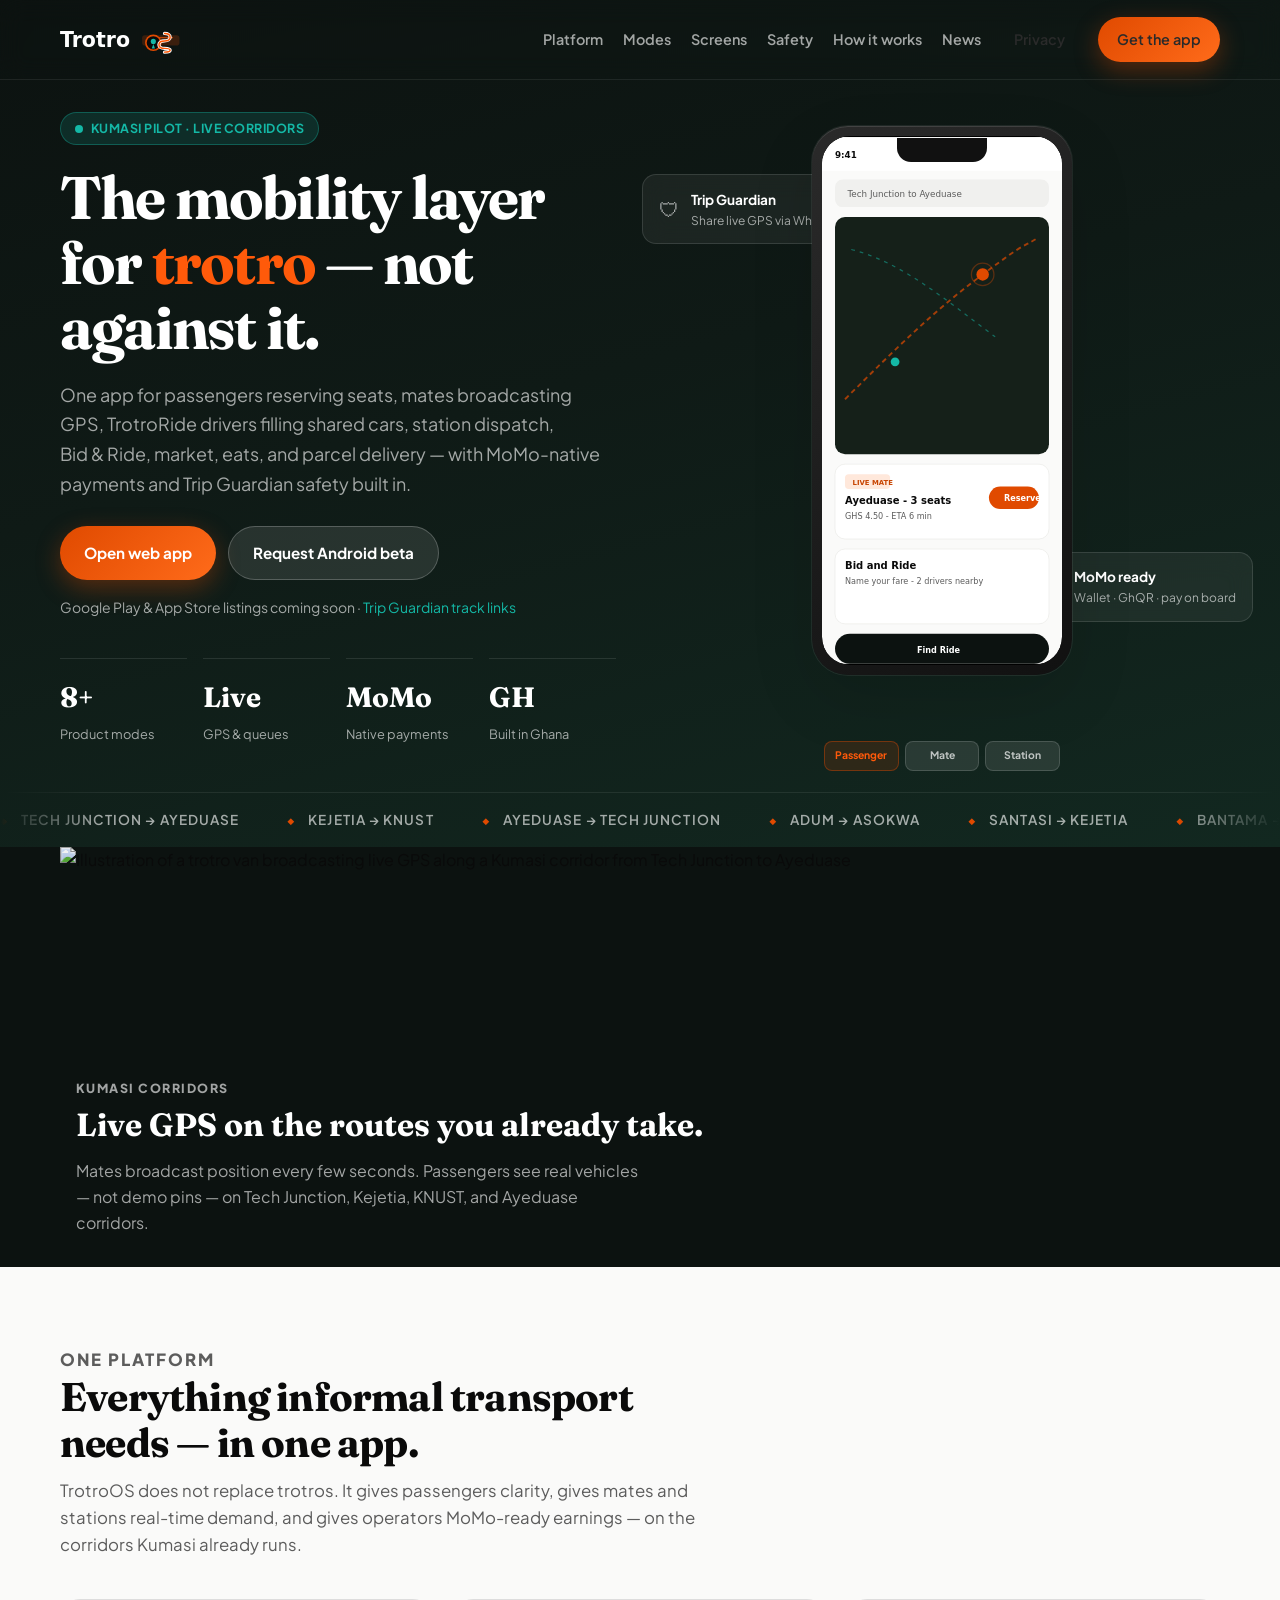
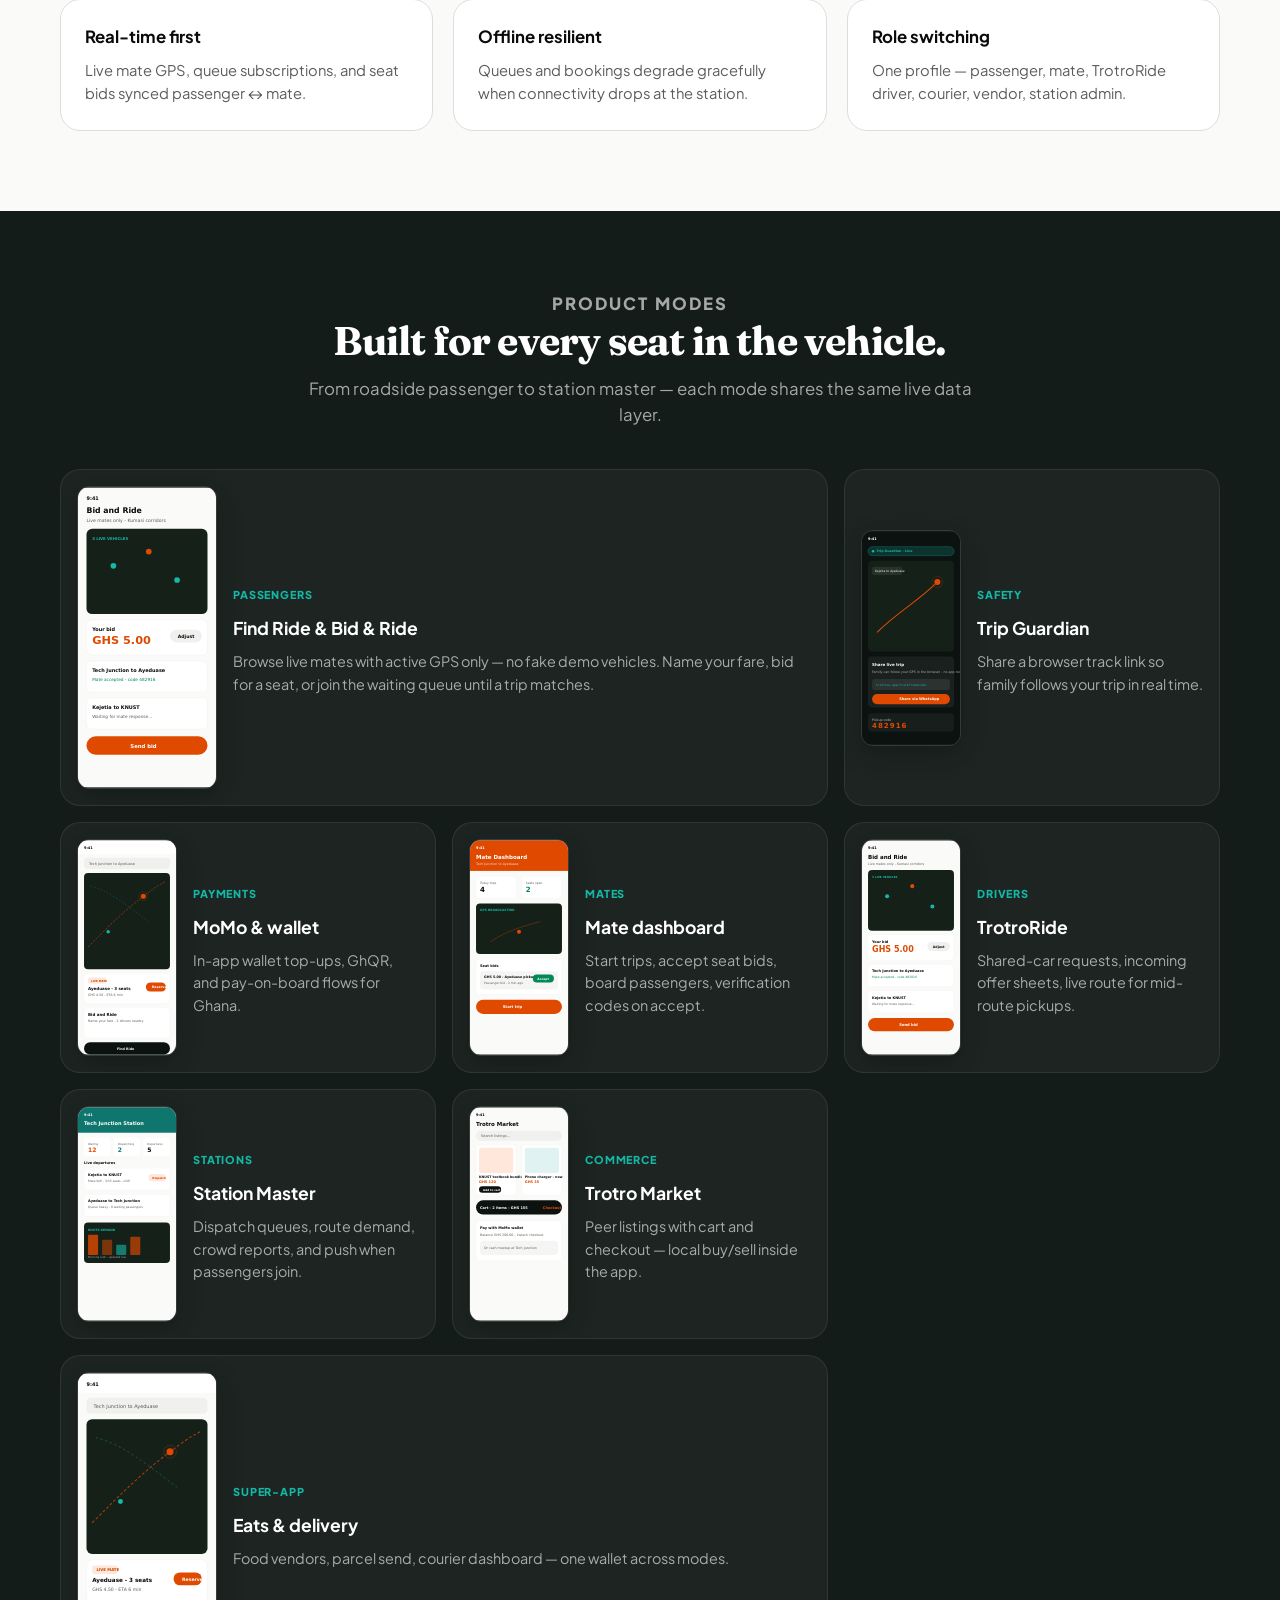
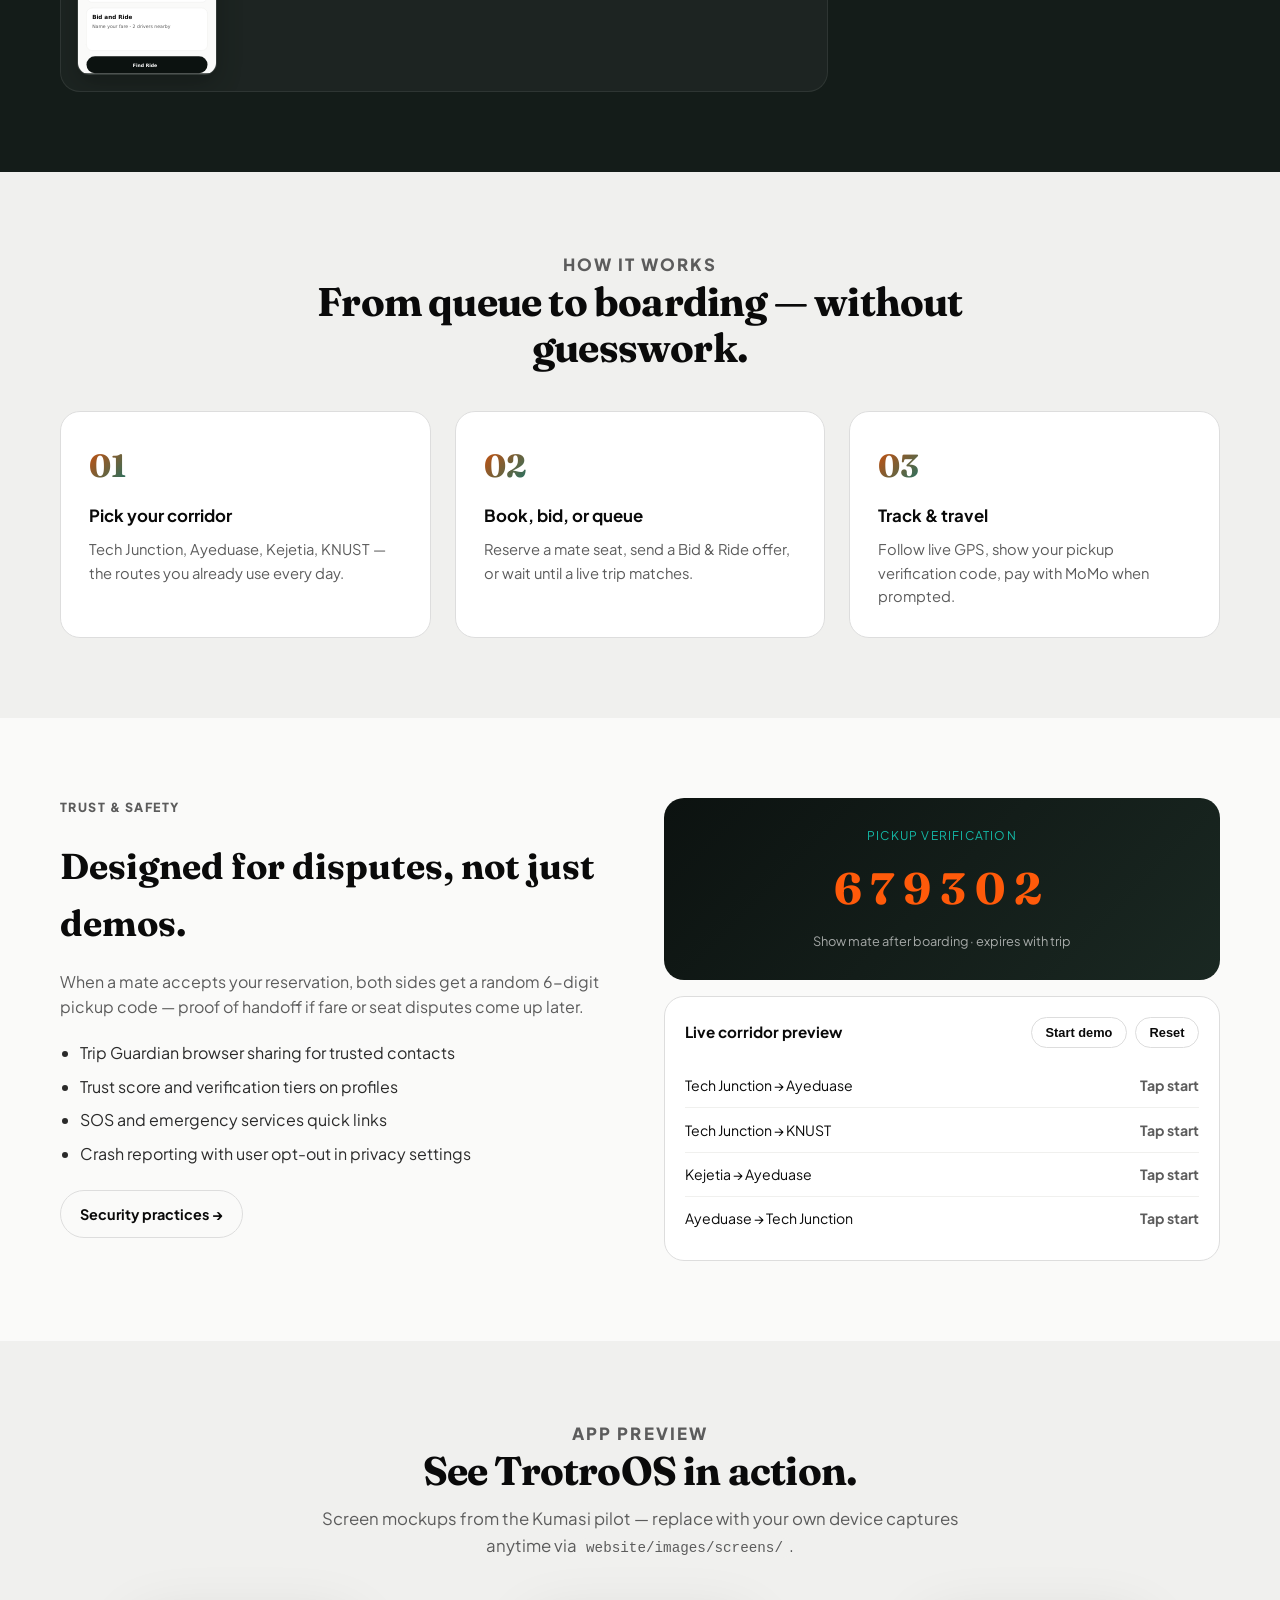
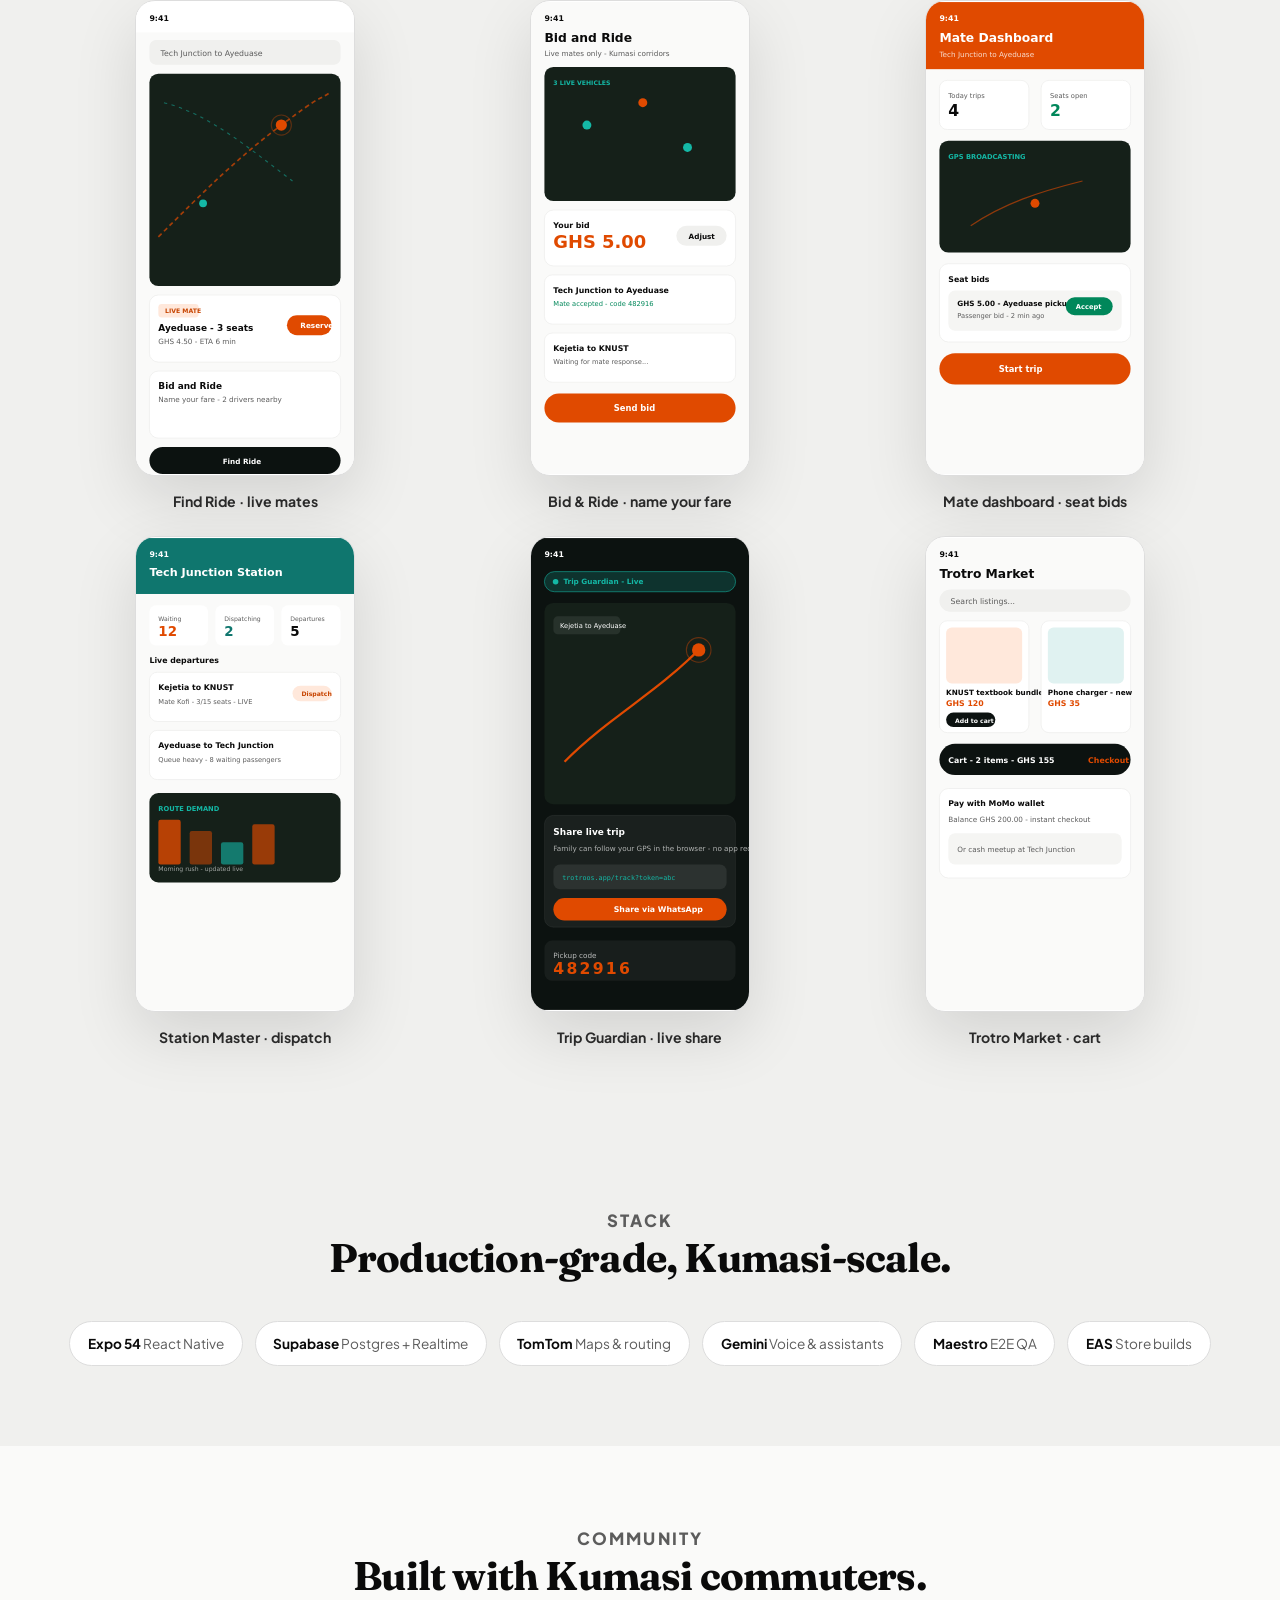
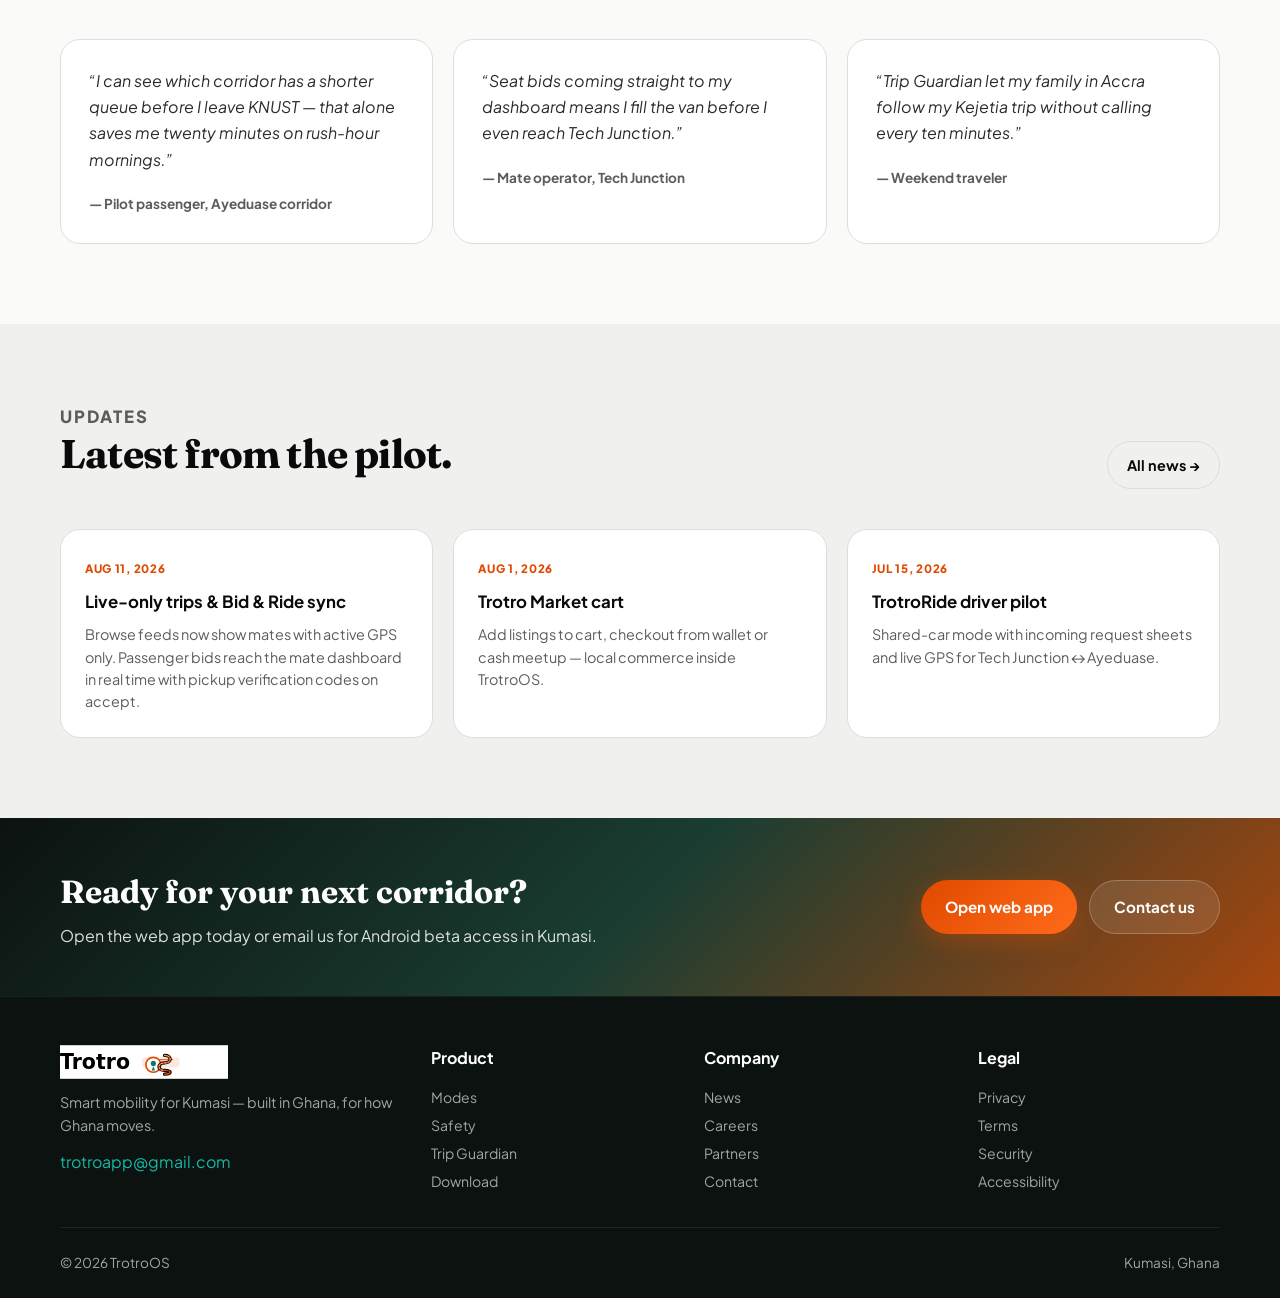
==== index.html @ 436e7e1a "Launch redesigned TrotroOS marketing site with product imagery. Homepage refresh, app mockups, Kumas" ====
<!doctype html>
<html lang="en-GH" data-web-app-url="https://trotroos.app">
  <head>
    <meta charset="utf-8" />
    <meta name="viewport" content="width=device-width, initial-scale=1" />
    <title>TrotroOS — Live trotro mobility for Kumasi</title>
    <meta
      name="description"
      content="Reserve trotro seats, bid for rides, track live GPS, pay with MoMo, and run mate or station operations — one platform built for how Ghana moves."
    />
    <meta
      name="keywords"
      content="trotro, TrotroOS, Kumasi transport, Ghana mobility, MoMo, live tracking, TrotroRide, mate app, Bid and Ride"
    />
    <meta name="author" content="TrotroOS" />
    <meta property="og:title" content="TrotroOS — Live trotro mobility for Kumasi" />
    <meta
      property="og:description"
      content="Reserve seats, join queues, share Trip Guardian links, and pay with MoMo — built for passengers, mates, drivers, and stations."
    />
    <meta property="og:type" content="website" />
    <meta property="og:url" content="https://trotroos.app/" />
    <meta property="og:image" content="https://trotroos.app/images/og-cover.png" />
    <meta property="og:image:width" content="1200" />
    <meta property="og:image:height" content="630" />
    <meta name="twitter:image" content="https://trotroos.app/images/og-cover.png" />
    <meta property="og:locale" content="en_GH" />
    <meta name="twitter:card" content="summary_large_image" />
    <meta name="twitter:title" content="TrotroOS — Live trotro mobility for Kumasi" />
    <link rel="canonical" href="https://trotroos.app/" />
    <meta name="theme-color" content="#0c1210" />
    <link rel="preconnect" href="https://fonts.googleapis.com" />
    <link rel="preconnect" href="https://fonts.gstatic.com" crossorigin />
    <link
      href="https://fonts.googleapis.com/css2?family=Fraunces:opsz,wght@9..144,500;9..144,700&family=Plus+Jakarta+Sans:wght@400;500;600;700;800&display=swap"
      rel="stylesheet"
    />
    <link rel="stylesheet" href="/css/styles.css" />
    <link rel="icon" href="/brand/trotroos-icon.svg" type="image/svg+xml" />
    <script type="application/ld+json">
      {
        "@context": "https://schema.org",
        "@type": "SoftwareApplication",
        "name": "TrotroOS",
        "applicationCategory": "TravelApplication",
        "operatingSystem": "Android, iOS, Web",
        "description": "Unified real-time trotro mobility platform for Kumasi, Ghana.",
        "url": "https://trotroos.app",
        "author": { "@type": "Organization", "name": "TrotroOS" }
      }
    </script>
  </head>
  <body class="page-home">
    <div class="hero-glow" aria-hidden="true"></div>

    <header class="site-header site-header--dark">
      <div class="container header-inner">
        <a class="brand" href="/">
          <img
            class="brand-wordmark brand-wordmark--light"
            src="/brand/trotroos-wordmark-dark.svg"
            width="168"
            height="34"
            alt="TrotroOS"
          />
        </a>
        <button
          class="nav-toggle"
          type="button"
          data-nav-toggle
          aria-expanded="false"
          aria-label="Open menu"
        >
          <span></span><span></span><span></span>
        </button>
        <nav class="site-nav" data-site-nav aria-label="Main">
          <a href="#platform">Platform</a>
          <a href="#modes">Modes</a>
          <a href="#gallery">Screens</a>
          <a href="#safety">Safety</a>
          <a href="#how">How it works</a>
          <a href="/news.html">News</a>
          <a class="btn btn-ghost" href="/privacy.html">Privacy</a>
          <a class="btn btn-primary" href="#download">Get the app</a>
        </nav>
      </div>
    </header>

    <main>
      <section class="hero hero-premium">
        <div class="container hero-premium-grid">
          <div class="hero-copy">
            <div class="eyebrow eyebrow--live">
              <span class="pulse-dot"></span>
              Kumasi pilot · live corridors
            </div>
            <h1>
              The mobility layer for
              <em>trotro</em>
              — not against it.
            </h1>
            <p class="hero-lead">
              One app for passengers reserving seats, mates broadcasting GPS, TrotroRide drivers
              filling shared cars, station dispatch, Bid&nbsp;&amp;&nbsp;Ride, market, eats, and
              parcel delivery — with MoMo-native payments and Trip Guardian safety built in.
            </p>
            <div class="hero-actions" id="download">
              <a class="btn btn-primary btn-lg" href="https://trotroos.app" data-web-app-link>
                Open web app
              </a>
              <a
                class="btn btn-secondary btn-lg"
                href="mailto:trotroapp@gmail.com?subject=TrotroOS%20Android%20beta"
              >
                Request Android beta
              </a>
            </div>
            <p class="hero-note">
              Google Play &amp; App Store listings coming soon ·
              <a href="/track.html">Trip Guardian track links</a>
            </p>
            <dl class="hero-metrics">
              <div>
                <dt>8+</dt>
                <dd>Product modes</dd>
              </div>
              <div>
                <dt>Live</dt>
                <dd>GPS &amp; queues</dd>
              </div>
              <div>
                <dt>MoMo</dt>
                <dd>Native payments</dd>
              </div>
              <div>
                <dt>GH</dt>
                <dd>Built in Ghana</dd>
              </div>
            </dl>
          </div>

          <div class="hero-visual">
            <div class="phone-mockup phone-mockup--photo">
              <div class="phone-notch"></div>
              <div class="phone-screen phone-screen--image">
                <img
                  class="phone-screenshot"
                  src="/images/screens/find-ride.svg"
                  width="390"
                  height="844"
                  alt="TrotroOS Find Ride screen showing live mates on a Kumasi corridor map"
                  data-preview-image
                  loading="eager"
                  decoding="async"
                />
              </div>
            </div>
            <div class="mode-tabs mode-tabs--hero" role="tablist" aria-label="App preview modes">
              <button type="button" class="mode-tab is-active" data-mode="passenger">
                Passenger
              </button>
              <button type="button" class="mode-tab" data-mode="mate">Mate</button>
              <button type="button" class="mode-tab" data-mode="station">Station</button>
            </div>
            <div class="hero-float hero-float--trust">
              <span class="float-icon">🛡</span>
              <div>
                <strong>Trip Guardian</strong>
                <span>Share live GPS via WhatsApp</span>
              </div>
            </div>
            <div class="hero-float hero-float--momo">
              <span class="float-icon">📱</span>
              <div>
                <strong>MoMo ready</strong>
                <span>Wallet · GhQR · pay on board</span>
              </div>
            </div>
          </div>
        </div>

        <div class="corridor-marquee" aria-label="Popular Kumasi corridors">
          <div class="marquee-track">
            <span>Tech Junction → Ayeduase</span>
            <span>Kejetia → KNUST</span>
            <span>Ayeduase → Tech Junction</span>
            <span>Adum → Asokwa</span>
            <span>Santasi → Kejetia</span>
            <span>Bantama → Tech Junction</span>
            <span>Tech Junction → Ayeduase</span>
            <span>Kejetia → KNUST</span>
            <span>Ayeduase → Tech Junction</span>
            <span>Adum → Asokwa</span>
          </div>
        </div>
      </section>

      <section class="section section-kumasi">
        <div class="container kumasi-banner">
          <img
            class="kumasi-banner__art"
            src="/images/kumasi-corridor.svg"
            width="1200"
            height="600"
            alt="Illustration of a trotro van broadcasting live GPS along a Kumasi corridor from Tech Junction to Ayeduase"
            loading="lazy"
            decoding="async"
          />
          <div class="kumasi-banner__copy">
            <p class="section-kicker section-kicker--light">Kumasi corridors</p>
            <h2>Live GPS on the routes you already take.</h2>
            <p>
              Mates broadcast position every few seconds. Passengers see real vehicles — not demo
              pins — on Tech Junction, Kejetia, KNUST, and Ayeduase corridors.
            </p>
          </div>
        </div>
      </section>

      <section class="section" id="platform">
        <div class="container">
          <div class="section-header section-header--left">
            <p class="section-kicker">One platform</p>
            <h2>Everything informal transport needs — in one app.</h2>
            <p>
              TrotroOS does not replace trotros. It gives passengers clarity, gives mates and
              stations real-time demand, and gives operators MoMo-ready earnings — on the corridors
              Kumasi already runs.
            </p>
          </div>
          <div class="platform-stats">
            <article class="platform-stat">
              <h3>Real-time first</h3>
              <p>Live mate GPS, queue subscriptions, and seat bids synced passenger ↔ mate.</p>
            </article>
            <article class="platform-stat">
              <h3>Offline resilient</h3>
              <p>Queues and bookings degrade gracefully when connectivity drops at the station.</p>
            </article>
            <article class="platform-stat">
              <h3>Role switching</h3>
              <p>One profile — passenger, mate, TrotroRide driver, courier, vendor, station admin.</p>
            </article>
          </div>
        </div>
      </section>

      <section class="section section-dark" id="modes">
        <div class="container">
          <div class="section-header">
            <p class="section-kicker section-kicker--light">Product modes</p>
            <h2>Built for every seat in the vehicle.</h2>
            <p>From roadside passenger to station master — each mode shares the same live data layer.</p>
          </div>
          <div class="bento-grid">
            <article class="bento-card bento-card--wide bento-card--image">
              <img
                class="bento-card__thumb"
                src="/images/screens/bid-ride.svg"
                width="390"
                height="844"
                alt=""
                loading="lazy"
                decoding="async"
              />
              <div class="bento-card__body">
                <span class="bento-tag">Passengers</span>
                <h3>Find Ride &amp; Bid&nbsp;&amp;&nbsp;Ride</h3>
                <p>
                  Browse live mates with active GPS only — no fake demo vehicles. Name your fare, bid
                  for a seat, or join the waiting queue until a trip matches.
                </p>
              </div>
            </article>
            <article class="bento-card bento-card--image">
              <img
                class="bento-card__thumb"
                src="/images/screens/trip-guardian.svg"
                width="390"
                height="844"
                alt=""
                loading="lazy"
                decoding="async"
              />
              <div class="bento-card__body">
                <span class="bento-tag">Safety</span>
                <h3>Trip Guardian</h3>
                <p>Share a browser track link so family follows your trip in real time.</p>
              </div>
            </article>
            <article class="bento-card bento-card--image">
              <img
                class="bento-card__thumb"
                src="/images/screens/find-ride.svg"
                width="390"
                height="844"
                alt=""
                loading="lazy"
                decoding="async"
              />
              <div class="bento-card__body">
                <span class="bento-tag">Payments</span>
                <h3>MoMo &amp; wallet</h3>
                <p>In-app wallet top-ups, GhQR, and pay-on-board flows for Ghana.</p>
              </div>
            </article>
            <article class="bento-card bento-card--image">
              <img
                class="bento-card__thumb"
                src="/images/screens/mate-dashboard.svg"
                width="390"
                height="844"
                alt=""
                loading="lazy"
                decoding="async"
              />
              <div class="bento-card__body">
                <span class="bento-tag">Mates</span>
                <h3>Mate dashboard</h3>
                <p>Start trips, accept seat bids, board passengers, verification codes on accept.</p>
              </div>
            </article>
            <article class="bento-card bento-card--image">
              <img
                class="bento-card__thumb"
                src="/images/screens/bid-ride.svg"
                width="390"
                height="844"
                alt=""
                loading="lazy"
                decoding="async"
              />
              <div class="bento-card__body">
                <span class="bento-tag">Drivers</span>
                <h3>TrotroRide</h3>
                <p>Shared-car requests, incoming offer sheets, live route for mid-route pickups.</p>
              </div>
            </article>
            <article class="bento-card bento-card--image">
              <img
                class="bento-card__thumb"
                src="/images/screens/station-master.svg"
                width="390"
                height="844"
                alt=""
                loading="lazy"
                decoding="async"
              />
              <div class="bento-card__body">
                <span class="bento-tag">Stations</span>
                <h3>Station Master</h3>
                <p>Dispatch queues, route demand, crowd reports, and push when passengers join.</p>
              </div>
            </article>
            <article class="bento-card bento-card--image">
              <img
                class="bento-card__thumb"
                src="/images/screens/market.svg"
                width="390"
                height="844"
                alt=""
                loading="lazy"
                decoding="async"
              />
              <div class="bento-card__body">
                <span class="bento-tag">Commerce</span>
                <h3>Trotro Market</h3>
                <p>Peer listings with cart and checkout — local buy/sell inside the app.</p>
              </div>
            </article>
            <article class="bento-card bento-card--wide bento-card--image">
              <img
                class="bento-card__thumb"
                src="/images/screens/find-ride.svg"
                width="390"
                height="844"
                alt=""
                loading="lazy"
                decoding="async"
              />
              <div class="bento-card__body">
                <span class="bento-tag">Super-app</span>
                <h3>Eats &amp; delivery</h3>
                <p>Food vendors, parcel send, courier dashboard — one wallet across modes.</p>
              </div>
            </article>
          </div>
        </div>
      </section>

      <section class="section section-alt" id="how">
        <div class="container">
          <div class="section-header">
            <p class="section-kicker">How it works</p>
            <h2>From queue to boarding — without guesswork.</h2>
          </div>
          <ol class="timeline">
            <li class="timeline-step">
              <span class="timeline-num">01</span>
              <h3>Pick your corridor</h3>
              <p>Tech Junction, Ayeduase, Kejetia, KNUST — the routes you already use every day.</p>
            </li>
            <li class="timeline-step">
              <span class="timeline-num">02</span>
              <h3>Book, bid, or queue</h3>
              <p>Reserve a mate seat, send a Bid&nbsp;&amp;&nbsp;Ride offer, or wait until a live trip matches.</p>
            </li>
            <li class="timeline-step">
              <span class="timeline-num">03</span>
              <h3>Track &amp; travel</h3>
              <p>Follow live GPS, show your pickup verification code, pay with MoMo when prompted.</p>
            </li>
          </ol>
        </div>
      </section>

      <section class="section" id="safety">
        <div class="container safety-grid">
          <div class="safety-copy">
            <p class="section-kicker">Trust &amp; safety</p>
            <h2>Designed for disputes, not just demos.</h2>
            <p>
              When a mate accepts your reservation, both sides get a random 6-digit pickup code —
              proof of handoff if fare or seat disputes come up later.
            </p>
            <ul class="safety-list">
              <li>Trip Guardian browser sharing for trusted contacts</li>
              <li>Trust score and verification tiers on profiles</li>
              <li>SOS and emergency services quick links</li>
              <li>Crash reporting with user opt-out in privacy settings</li>
            </ul>
            <a class="btn btn-outline" href="/security.html">Security practices →</a>
          </div>
          <div class="safety-panel">
            <div class="verification-demo">
              <p class="verification-label">Pickup verification</p>
              <p class="verification-code" data-verification-code>482916</p>
              <p class="verification-hint">Show mate after boarding · expires with trip</p>
            </div>
            <div class="live-corridor-demo">
              <div class="demo-header">
                <h3>Live corridor preview</h3>
                <div class="demo-controls">
                  <button class="btn btn-sm btn-outline" type="button" id="demo-start">
                    Start demo
                  </button>
                  <button class="btn btn-sm btn-outline" type="button" id="demo-reset" disabled>
                    Reset
                  </button>
                </div>
              </div>
              <ul class="route-list" id="route-list">
                <li>
                  <span>Tech Junction → Ayeduase</span>
                  <span class="count" id="route1-status">Tap start</span>
                </li>
                <li>
                  <span>Tech Junction → KNUST</span>
                  <span class="count" id="route2-status">Tap start</span>
                </li>
                <li>
                  <span>Kejetia → Ayeduase</span>
                  <span class="count" id="route3-status">Tap start</span>
                </li>
                <li>
                  <span>Ayeduase → Tech Junction</span>
                  <span class="count" id="route4-status">Tap start</span>
                </li>
              </ul>
            </div>
          </div>
        </div>
      </section>

      <section class="section section-alt" id="gallery">
        <div class="container">
          <div class="section-header">
            <p class="section-kicker">App preview</p>
            <h2>See TrotroOS in action.</h2>
            <p>
              Screen mockups from the Kumasi pilot — replace with your own device captures anytime via
              <code>website/images/screens/</code>.
            </p>
          </div>
          <div class="gallery-grid">
            <figure class="gallery-item">
              <img
                src="/images/screens/find-ride.svg"
                width="390"
                height="844"
                alt="Find Ride screen with live mate map and seat reservation"
                loading="lazy"
                decoding="async"
              />
              <figcaption>Find Ride · live mates</figcaption>
            </figure>
            <figure class="gallery-item">
              <img
                src="/images/screens/bid-ride.svg"
                width="390"
                height="844"
                alt="Bid and Ride screen with fare bid and mate responses"
                loading="lazy"
                decoding="async"
              />
              <figcaption>Bid &amp; Ride · name your fare</figcaption>
            </figure>
            <figure class="gallery-item">
              <img
                src="/images/screens/mate-dashboard.svg"
                width="390"
                height="844"
                alt="Mate dashboard with GPS broadcasting and seat bids"
                loading="lazy"
                decoding="async"
              />
              <figcaption>Mate dashboard · seat bids</figcaption>
            </figure>
            <figure class="gallery-item">
              <img
                src="/images/screens/station-master.svg"
                width="390"
                height="844"
                alt="Station Master dispatch and queue management"
                loading="lazy"
                decoding="async"
              />
              <figcaption>Station Master · dispatch</figcaption>
            </figure>
            <figure class="gallery-item">
              <img
                src="/images/screens/trip-guardian.svg"
                width="390"
                height="844"
                alt="Trip Guardian live sharing and pickup verification code"
                loading="lazy"
                decoding="async"
              />
              <figcaption>Trip Guardian · live share</figcaption>
            </figure>
            <figure class="gallery-item">
              <img
                src="/images/screens/market.svg"
                width="390"
                height="844"
                alt="Trotro Market listings with cart and MoMo checkout"
                loading="lazy"
                decoding="async"
              />
              <figcaption>Trotro Market · cart</figcaption>
            </figure>
          </div>
        </div>
      </section>

      <section class="section section-alt" id="technology">
        <div class="container">
          <div class="section-header">
            <p class="section-kicker">Stack</p>
            <h2>Production-grade, Kumasi-scale.</h2>
          </div>
          <div class="tech-strip">
            <div class="tech-pill"><strong>Expo 54</strong> React Native</div>
            <div class="tech-pill"><strong>Supabase</strong> Postgres + Realtime</div>
            <div class="tech-pill"><strong>TomTom</strong> Maps &amp; routing</div>
            <div class="tech-pill"><strong>Gemini</strong> Voice &amp; assistants</div>
            <div class="tech-pill"><strong>Maestro</strong> E2E QA</div>
            <div class="tech-pill"><strong>EAS</strong> Store builds</div>
          </div>
        </div>
      </section>

      <section class="section" id="voices">
        <div class="container">
          <div class="section-header">
            <p class="section-kicker">Community</p>
            <h2>Built with Kumasi commuters.</h2>
          </div>
          <div class="testimonials-slider">
            <blockquote class="testimonial-card">
              <p>
                “I can see which corridor has a shorter queue before I leave KNUST — that alone
                saves me twenty minutes on rush-hour mornings.”
              </p>
              <footer>— Pilot passenger, Ayeduase corridor</footer>
            </blockquote>
            <blockquote class="testimonial-card">
              <p>
                “Seat bids coming straight to my dashboard means I fill the van before I even reach
                Tech Junction.”
              </p>
              <footer>— Mate operator, Tech Junction</footer>
            </blockquote>
            <blockquote class="testimonial-card">
              <p>
                “Trip Guardian let my family in Accra follow my Kejetia trip without calling every
                ten minutes.”
              </p>
              <footer>— Weekend traveler</footer>
            </blockquote>
          </div>
        </div>
      </section>

      <section class="section section-alt" id="news">
        <div class="container">
          <div class="section-header section-header--split">
            <div>
              <p class="section-kicker">Updates</p>
              <h2>Latest from the pilot.</h2>
            </div>
            <a href="/news.html" class="btn btn-outline">All news →</a>
          </div>
          <div class="news-grid">
            <article class="news-card">
              <time class="news-date" datetime="2026-08-11">Aug 11, 2026</time>
              <h3>Live-only trips &amp; Bid&nbsp;&amp;&nbsp;Ride sync</h3>
              <p>
                Browse feeds now show mates with active GPS only. Passenger bids reach the mate
                dashboard in real time with pickup verification codes on accept.
              </p>
            </article>
            <article class="news-card">
              <time class="news-date" datetime="2026-08-01">Aug 1, 2026</time>
              <h3>Trotro Market cart</h3>
              <p>
                Add listings to cart, checkout from wallet or cash meetup — local commerce inside
                TrotroOS.
              </p>
            </article>
            <article class="news-card">
              <time class="news-date" datetime="2026-07-15">Jul 15, 2026</time>
              <h3>TrotroRide driver pilot</h3>
              <p>
                Shared-car mode with incoming request sheets and live GPS for Tech Junction ↔
                Ayeduase.
              </p>
            </article>
          </div>
        </div>
      </section>

      <section class="cta-band cta-band--premium">
        <div class="container cta-band-inner">
          <div>
            <h2>Ready for your next corridor?</h2>
            <p>Open the web app today or email us for Android beta access in Kumasi.</p>
          </div>
          <div class="cta-actions">
            <a class="btn btn-primary btn-lg" href="https://trotroos.app" data-web-app-link
              >Open web app</a
            >
            <a class="btn btn-secondary btn-lg" href="mailto:trotroapp@gmail.com">Contact us</a>
          </div>
        </div>
      </section>
    </main>

    <footer class="site-footer site-footer--premium">
      <div class="container footer-grid">
        <div class="footer-brand">
          <a class="brand" href="/">
            <img
              class="brand-wordmark"
              src="/brand/trotroos-wordmark.svg"
              width="148"
              height="30"
              alt="TrotroOS"
            />
          </a>
          <p>Smart mobility for Kumasi — built in Ghana, for how Ghana moves.</p>
          <a href="mailto:trotroapp@gmail.com">trotroapp@gmail.com</a>
        </div>
        <div>
          <strong>Product</strong>
          <ul class="footer-links">
            <li><a href="#modes">Modes</a></li>
            <li><a href="#safety">Safety</a></li>
            <li><a href="/track.html">Trip Guardian</a></li>
            <li><a href="#download">Download</a></li>
          </ul>
        </div>
        <div>
          <strong>Company</strong>
          <ul class="footer-links">
            <li><a href="/news.html">News</a></li>
            <li><a href="/careers.html">Careers</a></li>
            <li><a href="/partners.html">Partners</a></li>
            <li><a href="/contact.html">Contact</a></li>
          </ul>
        </div>
        <div>
          <strong>Legal</strong>
          <ul class="footer-links">
            <li><a href="/privacy.html">Privacy</a></li>
            <li><a href="/terms.html">Terms</a></li>
            <li><a href="/security.html">Security</a></li>
            <li><a href="/accessibility.html">Accessibility</a></li>
          </ul>
        </div>
      </div>
      <div class="container footer-bottom">
        <span>© <span data-year></span> TrotroOS</span>
        <span>Kumasi, Ghana</span>
      </div>
    </footer>

    <script src="/js/site.js" defer></script>
  </body>
</html>
---- css/styles.css ----
/* TrotroOS marketing site — premium Kumasi mobility */

:root {
  --primary: #e04a00;
  --primary-hover: #ff5a0a;
  --primary-soft: rgba(224, 74, 0, 0.14);
  --teal: #0f766e;
  --teal-light: #14b8a6;
  --green: #00875a;
  --green-deep: #006b44;
  --ink: #0c1210;
  --ink-soft: #141c19;
  --bg: #fafaf9;
  --bg-alt: #f0f0ee;
  --surface: #ffffff;
  --text: #0a0a0a;
  --text-secondary: #2a2a2a;
  --text-muted: #5c5c5c;
  --text-on-dark: rgba(255, 255, 255, 0.88);
  --text-on-dark-muted: rgba(255, 255, 255, 0.62);
  --border: #ddd;
  --max: 1160px;
  --radius: 12px;
  --radius-lg: 20px;
  --shadow: 0 24px 64px rgba(0, 0, 0, 0.12);
  --font: 'Plus Jakarta Sans', system-ui, sans-serif;
  --display: 'Fraunces', Georgia, serif;
  --transition: 0.25s cubic-bezier(0.4, 0, 0.2, 1);
}

*,
*::before,
*::after {
  box-sizing: border-box;
}

html {
  scroll-behavior: smooth;
}

body {
  margin: 0;
  font-family: var(--font);
  font-size: 16px;
  line-height: 1.6;
  color: var(--text);
  background: var(--bg);
  -webkit-font-smoothing: antialiased;
}

img {
  max-width: 100%;
  height: auto;
  display: block;
}

a {
  color: var(--primary);
  text-decoration: none;
}

a:hover {
  text-decoration: underline;
}

.container {
  width: min(100% - 2rem, var(--max));
  margin-inline: auto;
}

/* ─── Header ─── */

.site-header {
  position: sticky;
  top: 0;
  z-index: 100;
  background: rgba(255, 255, 255, 0.92);
  border-bottom: 1px solid var(--border);
  backdrop-filter: blur(12px);
  transition: var(--transition);
}

.site-header.scrolled {
  box-shadow: 0 4px 24px rgba(0, 0, 0, 0.06);
}

.site-header--dark {
  position: fixed;
  left: 0;
  right: 0;
  background: transparent;
  border-bottom-color: rgba(255, 255, 255, 0.08);
}

.site-header--dark.scrolled {
  background: rgba(12, 18, 16, 0.92);
  border-bottom-color: rgba(255, 255, 255, 0.06);
}

.page-home {
  padding-top: 0;
}

.header-inner {
  display: flex;
  align-items: center;
  justify-content: space-between;
  gap: 1rem;
  padding-block: 1rem;
}

.brand {
  display: flex;
  align-items: center;
  text-decoration: none;
}

.brand:hover {
  text-decoration: none;
  opacity: 0.92;
}

.brand-wordmark {
  height: 34px;
  width: auto;
  max-width: min(168px, 46vw);
}

.site-nav {
  display: flex;
  align-items: center;
  gap: 1.25rem;
}

.site-nav a {
  color: var(--text-secondary);
  font-weight: 600;
  font-size: 0.9rem;
  text-decoration: none;
  transition: color var(--transition);
}

.site-nav a:hover {
  color: var(--primary);
  text-decoration: none;
}

.site-header--dark .site-nav a:not(.btn) {
  color: var(--text-on-dark-muted);
}

.site-header--dark .site-nav a:not(.btn):hover {
  color: #fff;
}

.nav-toggle {
  display: none;
  flex-direction: column;
  gap: 5px;
  border: 1px solid rgba(255, 255, 255, 0.2);
  background: rgba(255, 255, 255, 0.06);
  border-radius: 10px;
  padding: 0.55rem 0.65rem;
  cursor: pointer;
}

.nav-toggle span {
  display: block;
  width: 20px;
  height: 2px;
  background: #fff;
  border-radius: 2px;
}

/* ─── Buttons ─── */

.btn {
  display: inline-flex;
  align-items: center;
  justify-content: center;
  gap: 0.5rem;
  padding: 0.7rem 1.2rem;
  border-radius: 999px;
  font-weight: 700;
  font-size: 0.9rem;
  border: none;
  cursor: pointer;
  text-decoration: none;
  transition:
    transform 0.15s ease,
    box-shadow 0.15s ease,
    background 0.15s ease;
  white-space: nowrap;
}

.btn:hover {
  text-decoration: none;
  transform: translateY(-1px);
}

.btn-primary {
  background: linear-gradient(135deg, var(--primary) 0%, #ff6b1a 100%);
  color: #fff;
  box-shadow: 0 8px 24px rgba(224, 74, 0, 0.35);
}

.btn-primary:hover {
  color: #fff;
  box-shadow: 0 12px 32px rgba(224, 74, 0, 0.45);
}

.btn-secondary {
  background: rgba(255, 255, 255, 0.1);
  color: #fff;
  border: 1px solid rgba(255, 255, 255, 0.22);
}

.btn-secondary:hover {
  background: rgba(255, 255, 255, 0.16);
  color: #fff;
}

.btn-ghost {
  background: transparent;
  color: var(--text-on-dark-muted);
  border: 1px solid transparent;
  padding-inline: 0.75rem;
}

.btn-ghost:hover {
  color: #fff;
}

.btn-outline {
  background: transparent;
  border: 1px solid var(--border);
  color: var(--text);
}

.btn-outline:hover {
  border-color: var(--primary);
  color: var(--primary);
}

.btn-lg {
  padding: 0.85rem 1.5rem;
  font-size: 0.95rem;
}

.btn-sm {
  padding: 0.45rem 0.85rem;
  font-size: 0.8rem;
}

.btn-muted {
  opacity: 0.65;
  pointer-events: none;
}

/* Light-context buttons (subpages) */
.legal-page ~ .site-footer .btn-secondary,
.site-header:not(.site-header--dark) .btn-secondary {
  background: var(--bg-alt);
  color: var(--text);
  border: 1px solid var(--border);
}

/* ─── Hero premium ─── */

.hero-glow {
  position: fixed;
  inset: 0;
  pointer-events: none;
  background:
    radial-gradient(ellipse 80% 50% at 70% -10%, rgba(224, 74, 0, 0.35), transparent 55%),
    radial-gradient(ellipse 60% 40% at 10% 20%, rgba(15, 118, 110, 0.2), transparent 50%);
  z-index: 0;
}

.hero-premium {
  position: relative;
  padding: 7rem 0 0;
  background: linear-gradient(165deg, var(--ink) 0%, #0f1a16 45%, #122820 100%);
  color: #fff;
  overflow: hidden;
  min-height: 92vh;
  display: flex;
  flex-direction: column;
  z-index: 1;
}

.hero-premium-grid {
  display: grid;
  grid-template-columns: 1fr 1fr;
  gap: 3rem;
  align-items: center;
  flex: 1;
  padding-bottom: 3rem;
}

.hero-copy h1 {
  font-family: var(--display);
  font-size: clamp(2.35rem, 5.5vw, 3.75rem);
  font-weight: 700;
  line-height: 1.08;
  letter-spacing: -0.03em;
  margin: 0 0 1.25rem;
}

.hero-copy h1 em {
  font-style: normal;
  color: var(--primary-hover);
}

.hero-lead {
  font-size: 1.125rem;
  line-height: 1.65;
  color: var(--text-on-dark-muted);
  max-width: 34rem;
  margin: 0 0 1.75rem;
}

.hero-note {
  margin: 1rem 0 0;
  font-size: 0.875rem;
  color: var(--text-on-dark-muted);
}

.hero-note a {
  color: var(--teal-light);
}

.eyebrow {
  display: inline-flex;
  align-items: center;
  gap: 0.5rem;
  padding: 0.35rem 0.85rem;
  border-radius: 999px;
  font-size: 0.78rem;
  font-weight: 700;
  letter-spacing: 0.04em;
  text-transform: uppercase;
  margin-bottom: 1.25rem;
}

.eyebrow--live {
  background: rgba(20, 184, 166, 0.15);
  color: var(--teal-light);
  border: 1px solid rgba(20, 184, 166, 0.35);
}

.pulse-dot {
  width: 8px;
  height: 8px;
  border-radius: 50%;
  background: var(--teal-light);
  animation: pulse-dot 2s ease infinite;
}

@keyframes pulse-dot {
  0%,
  100% {
    opacity: 1;
    transform: scale(1);
  }
  50% {
    opacity: 0.5;
    transform: scale(0.85);
  }
}

.hero-actions {
  display: flex;
  flex-wrap: wrap;
  gap: 0.75rem;
}

.hero-metrics {
  display: grid;
  grid-template-columns: repeat(4, 1fr);
  gap: 1rem;
  margin: 2.5rem 0 0;
  padding: 0;
}

.hero-metrics div {
  padding-top: 1rem;
  border-top: 1px solid rgba(255, 255, 255, 0.1);
}

.hero-metrics dt {
  font-family: var(--display);
  font-size: 1.75rem;
  font-weight: 700;
  margin: 0;
  color: #fff;
}

.hero-metrics dd {
  margin: 0.25rem 0 0;
  font-size: 0.8rem;
  color: var(--text-on-dark-muted);
}

/* Phone mockup */

.hero-visual {
  position: relative;
  display: flex;
  flex-direction: column;
  align-items: center;
  justify-content: center;
  min-height: 520px;
  padding-bottom: 3.5rem;
}

.phone-mockup {
  width: min(100%, 280px);
  aspect-ratio: 9 / 19;
  background: linear-gradient(145deg, #2a2a2a, #111);
  border-radius: 36px;
  padding: 10px;
  box-shadow:
    var(--shadow),
    0 0 0 1px rgba(255, 255, 255, 0.08),
    inset 0 1px 0 rgba(255, 255, 255, 0.12);
  position: relative;
  z-index: 2;
}

.phone-notch {
  position: absolute;
  top: 12px;
  left: 50%;
  transform: translateX(-50%);
  width: 90px;
  height: 24px;
  background: #111;
  border-radius: 0 0 14px 14px;
  z-index: 3;
}

.phone-screen {
  height: 100%;
  background: linear-gradient(180deg, #1a2420 0%, #0e1512 100%);
  border-radius: 28px;
  overflow: hidden;
  display: flex;
  flex-direction: column;
  position: relative;
}

.app-status {
  display: flex;
  justify-content: space-between;
  padding: 2rem 1rem 0.5rem;
  font-size: 0.7rem;
  font-weight: 700;
  color: rgba(255, 255, 255, 0.7);
}

.app-live {
  color: var(--teal-light);
}

.mode-tabs {
  display: flex;
  gap: 0.35rem;
  padding: 0 0.75rem 0.5rem;
}

.mode-tab {
  flex: 1;
  border: none;
  background: rgba(255, 255, 255, 0.06);
  color: rgba(255, 255, 255, 0.55);
  font: inherit;
  font-size: 0.65rem;
  font-weight: 700;
  padding: 0.35rem 0.25rem;
  border-radius: 8px;
  cursor: pointer;
  transition: var(--transition);
}

.mode-tab.is-active {
  background: var(--primary-soft);
  color: var(--primary-hover);
}

.app-map {
  flex: 1;
  position: relative;
  margin: 0 0.5rem;
  border-radius: 12px;
  background:
    radial-gradient(circle at 30% 40%, rgba(20, 184, 166, 0.12), transparent 50%),
    #152019;
  overflow: hidden;
}

.map-routes {
  width: 100%;
  height: 100%;
}

.route-line {
  stroke: rgba(224, 74, 0, 0.45);
  stroke-width: 2;
  stroke-dasharray: 6 8;
  animation: dash-flow 12s linear infinite;
}

.route-b {
  stroke: rgba(20, 184, 166, 0.4);
  animation-duration: 16s;
  animation-direction: reverse;
}

@keyframes dash-flow {
  to {
    stroke-dashoffset: -100;
  }
}

.map-node {
  fill: var(--primary);
}

.node-pulse {
  animation: node-pulse 2s ease infinite;
}

@keyframes node-pulse {
  0%,
  100% {
    r: 6;
    opacity: 1;
  }
  50% {
    r: 9;
    opacity: 0.6;
  }
}

.vehicle-dot {
  position: absolute;
  width: 10px;
  height: 10px;
  border-radius: 50%;
  background: var(--primary-hover);
  box-shadow: 0 0 12px rgba(224, 74, 0, 0.8);
}

.vehicle-1 {
  animation: vehicle-path-1 8s ease-in-out infinite;
}

.vehicle-2 {
  background: var(--teal-light);
  box-shadow: 0 0 12px rgba(20, 184, 166, 0.8);
  animation: vehicle-path-2 10s ease-in-out infinite;
}

@keyframes vehicle-path-1 {
  0%,
  100% {
    top: 72%;
    left: 12%;
  }
  50% {
    top: 38%;
    left: 58%;
  }
}

@keyframes vehicle-path-2 {
  0%,
  100% {
    top: 28%;
    left: 78%;
  }
  50% {
    top: 62%;
    left: 28%;
  }
}

.app-sheet {
  margin: 0.5rem;
  padding: 0.75rem;
  background: rgba(255, 255, 255, 0.08);
  border: 1px solid rgba(255, 255, 255, 0.1);
  border-radius: 14px;
  backdrop-filter: blur(8px);
}

.sheet-tag {
  display: block;
  font-size: 0.6rem;
  font-weight: 700;
  text-transform: uppercase;
  letter-spacing: 0.06em;
  color: var(--teal-light);
  margin-bottom: 0.25rem;
}

.app-sheet strong {
  display: block;
  font-size: 0.85rem;
  color: #fff;
}

.sheet-meta {
  display: block;
  font-size: 0.7rem;
  color: rgba(255, 255, 255, 0.55);
  margin-top: 0.2rem;
}

.hero-float {
  position: absolute;
  display: flex;
  align-items: center;
  gap: 0.75rem;
  padding: 0.85rem 1rem;
  background: rgba(255, 255, 255, 0.06);
  border: 1px solid rgba(255, 255, 255, 0.12);
  border-radius: 14px;
  backdrop-filter: blur(12px);
  font-size: 0.75rem;
  color: var(--text-on-dark-muted);
  animation: float-y 5s ease-in-out infinite;
}

.hero-float strong {
  display: block;
  color: #fff;
  font-size: 0.85rem;
}

.float-icon {
  font-size: 1.25rem;
}

.hero-float--trust {
  top: 8%;
  left: -4%;
  animation-delay: 0s;
}

.hero-float--momo {
  bottom: 18%;
  right: -6%;
  animation-delay: 1.5s;
}

@keyframes float-y {
  0%,
  100% {
    transform: translateY(0);
  }
  50% {
    transform: translateY(-8px);
  }
}

/* Marquee */

.corridor-marquee {
  border-top: 1px solid rgba(255, 255, 255, 0.08);
  padding: 1rem 0;
  overflow: hidden;
  mask-image: linear-gradient(90deg, transparent, #000 8%, #000 92%, transparent);
}

.marquee-track {
  display: flex;
  gap: 3rem;
  width: max-content;
  animation: marquee 28s linear infinite;
  font-size: 0.85rem;
  font-weight: 600;
  color: var(--text-on-dark-muted);
  text-transform: uppercase;
  letter-spacing: 0.08em;
}

.marquee-track span {
  white-space: nowrap;
}

.marquee-track span::before {
  content: '◆';
  color: var(--primary);
  margin-right: 0.75rem;
  font-size: 0.55rem;
  vertical-align: middle;
}

@keyframes marquee {
  to {
    transform: translateX(-50%);
  }
}

/* ─── Sections ─── */

.section {
  padding: 5rem 0;
  position: relative;
  z-index: 1;
}

.section-alt {
  background: var(--bg-alt);
}

.section-dark {
  background: var(--ink-soft);
  color: #fff;
}

.section-header {
  max-width: 42rem;
  margin: 0 auto 2.5rem;
  text-align: center;
}

.section-header--left {
  margin-inline: 0;
  text-align: left;
}

.section-header--split {
  display: flex;
  justify-content: space-between;
  align-items: flex-end;
  gap: 1.5rem;
  max-width: none;
  text-align: left;
}

.section-kicker {
  font-size: 0.78rem;
  font-weight: 800;
  letter-spacing: 0.12em;
  text-transform: uppercase;
  color: var(--primary);
  margin: 0 0 0.75rem;
}

.section-kicker--light {
  color: var(--teal-light);
}

.section-header h2 {
  font-family: var(--display);
  font-size: clamp(1.75rem, 3.5vw, 2.5rem);
  letter-spacing: -0.02em;
  margin: 0 0 0.75rem;
  line-height: 1.15;
}

.section-dark .section-header h2 {
  color: #fff;
}

.section-header p {
  margin: 0;
  color: var(--text-muted);
  font-size: 1.05rem;
  line-height: 1.6;
}

.section-dark .section-header p {
  color: var(--text-on-dark-muted);
}

/* Platform stats */

.platform-stats {
  display: grid;
  grid-template-columns: repeat(3, 1fr);
  gap: 1.25rem;
}

.platform-stat {
  padding: 1.5rem;
  background: var(--surface);
  border: 1px solid var(--border);
  border-radius: var(--radius-lg);
  transition: var(--transition);
}

.platform-stat:hover {
  transform: translateY(-4px);
  box-shadow: var(--shadow);
  border-color: var(--primary-soft);
}

.platform-stat h3 {
  margin: 0 0 0.5rem;
  font-size: 1.05rem;
}

.platform-stat p {
  margin: 0;
  color: var(--text-muted);
  font-size: 0.92rem;
}

/* Bento grid */

.bento-grid {
  display: grid;
  grid-template-columns: repeat(3, 1fr);
  gap: 1rem;
}

.bento-card {
  padding: 1.5rem;
  background: rgba(255, 255, 255, 0.04);
  border: 1px solid rgba(255, 255, 255, 0.08);
  border-radius: var(--radius-lg);
  transition: var(--transition);
}

.bento-card:hover {
  background: rgba(255, 255, 255, 0.07);
  border-color: rgba(224, 74, 0, 0.35);
  transform: translateY(-3px);
}

.bento-card--wide {
  grid-column: span 2;
}

.bento-tag {
  display: inline-block;
  font-size: 0.68rem;
  font-weight: 800;
  letter-spacing: 0.08em;
  text-transform: uppercase;
  color: var(--teal-light);
  margin-bottom: 0.65rem;
}

.bento-card h3 {
  margin: 0 0 0.5rem;
  font-size: 1.1rem;
  color: #fff;
}

.bento-card p {
  margin: 0;
  font-size: 0.9rem;
  color: var(--text-on-dark-muted);
  line-height: 1.55;
}

/* Timeline */

.timeline {
  list-style: none;
  padding: 0;
  margin: 0;
  display: grid;
  grid-template-columns: repeat(3, 1fr);
  gap: 1.5rem;
  counter-reset: none;
}

.timeline-step {
  padding: 1.75rem;
  background: var(--surface);
  border: 1px solid var(--border);
  border-radius: var(--radius-lg);
  position: relative;
}

.timeline-num {
  display: inline-block;
  font-family: var(--display);
  font-size: 2rem;
  font-weight: 700;
  color: var(--primary-soft);
  color: transparent;
  background: linear-gradient(135deg, var(--primary), var(--teal));
  -webkit-background-clip: text;
  background-clip: text;
  margin-bottom: 0.75rem;
}

.timeline-step h3 {
  margin: 0 0 0.5rem;
  font-size: 1.05rem;
}

.timeline-step p {
  margin: 0;
  color: var(--text-muted);
  font-size: 0.92rem;
}

/* Safety */

.safety-grid {
  display: grid;
  grid-template-columns: 1fr 1fr;
  gap: 3rem;
  align-items: start;
}

.safety-copy h2 {
  font-family: var(--display);
  font-size: clamp(1.75rem, 3vw, 2.25rem);
  margin: 0 0 1rem;
}

.safety-copy > p {
  color: var(--text-muted);
  margin: 0 0 1.25rem;
}

.safety-list {
  margin: 0 0 1.5rem;
  padding-left: 1.25rem;
  color: var(--text-secondary);
}

.safety-list li {
  margin-bottom: 0.5rem;
}

.verification-demo {
  padding: 1.75rem;
  background: linear-gradient(135deg, var(--ink) 0%, #1a2822 100%);
  border-radius: var(--radius-lg);
  color: #fff;
  text-align: center;
  margin-bottom: 1rem;
}

.verification-label {
  margin: 0;
  font-size: 0.75rem;
  text-transform: uppercase;
  letter-spacing: 0.1em;
  color: var(--teal-light);
}

.verification-code {
  font-family: var(--display);
  font-size: 2.75rem;
  font-weight: 700;
  letter-spacing: 0.2em;
  margin: 0.5rem 0;
  color: var(--primary-hover);
}

.verification-hint {
  margin: 0;
  font-size: 0.8rem;
  color: var(--text-on-dark-muted);
}

.live-corridor-demo {
  padding: 1.25rem;
  background: var(--surface);
  border: 1px solid var(--border);
  border-radius: var(--radius-lg);
}

.demo-header {
  display: flex;
  justify-content: space-between;
  align-items: center;
  gap: 1rem;
  margin-bottom: 1rem;
  flex-wrap: wrap;
}

.demo-header h3 {
  margin: 0;
  font-size: 0.95rem;
}

.demo-controls {
  display: flex;
  gap: 0.5rem;
}

.route-list {
  list-style: none;
  padding: 0;
  margin: 0;
}

.route-list li {
  display: flex;
  justify-content: space-between;
  gap: 1rem;
  padding: 0.65rem 0;
  border-bottom: 1px solid var(--bg-alt);
  font-size: 0.88rem;
}

.route-list li:last-child {
  border-bottom: none;
}

.route-list .count {
  font-weight: 700;
  font-variant-numeric: tabular-nums;
  color: var(--text-muted);
}

.route-list .count.live {
  color: var(--green);
}

/* Tech strip */

.tech-strip {
  display: flex;
  flex-wrap: wrap;
  gap: 0.75rem;
  justify-content: center;
}

.tech-pill {
  padding: 0.65rem 1.1rem;
  background: var(--surface);
  border: 1px solid var(--border);
  border-radius: 999px;
  font-size: 0.85rem;
  color: var(--text-muted);
}

.tech-pill strong {
  color: var(--text);
}

/* Testimonials */

.testimonials-slider {
  display: grid;
  grid-template-columns: repeat(3, 1fr);
  gap: 1.25rem;
}

.testimonial-card {
  margin: 0;
  padding: 1.75rem;
  background: var(--surface);
  border: 1px solid var(--border);
  border-radius: var(--radius-lg);
  transition: var(--transition);
}

.testimonial-card:hover {
  transform: translateY(-4px);
  box-shadow: var(--shadow);
}

.testimonial-card p {
  margin: 0 0 1.25rem;
  font-size: 1rem;
  line-height: 1.65;
  color: var(--text-secondary);
  font-style: italic;
}

.testimonial-card footer {
  font-weight: 700;
  font-size: 0.85rem;
  color: var(--text-muted);
  font-style: normal;
}

/* News */

.news-grid {
  display: grid;
  grid-template-columns: repeat(3, 1fr);
  gap: 1.25rem;
}

.news-card {
  padding: 1.5rem;
  background: var(--surface);
  border: 1px solid var(--border);
  border-radius: var(--radius-lg);
  transition: var(--transition);
}

.news-card:hover {
  transform: translateY(-3px);
  box-shadow: var(--shadow);
}

.news-date {
  display: inline-block;
  font-size: 0.72rem;
  font-weight: 800;
  text-transform: uppercase;
  letter-spacing: 0.06em;
  color: var(--primary);
  margin-bottom: 0.65rem;
}

.news-card h3 {
  margin: 0 0 0.5rem;
  font-size: 1.05rem;
}

.news-card p {
  margin: 0;
  color: var(--text-muted);
  font-size: 0.9rem;
  line-height: 1.55;
}

.news-tags {
  display: flex;
  flex-wrap: wrap;
  gap: 0.35rem;
  margin: 1rem 0;
}

.tag {
  font-size: 0.7rem;
  font-weight: 700;
  padding: 0.2rem 0.5rem;
  background: var(--primary-soft);
  color: var(--primary);
  border-radius: 6px;
}

.news-footer {
  text-align: center;
  margin-top: 2rem;
}

/* CTA */

.cta-band {
  padding: 3rem 0;
  background: var(--green-deep);
  color: #fff;
}

.cta-band--premium {
  background: linear-gradient(135deg, var(--ink) 0%, #1a3d32 50%, var(--primary) 120%);
}

.cta-band-inner {
  display: flex;
  justify-content: space-between;
  align-items: center;
  gap: 2rem;
  flex-wrap: wrap;
}

.cta-band h2 {
  font-family: var(--display);
  margin: 0 0 0.35rem;
  font-size: clamp(1.5rem, 3vw, 2rem);
}

.cta-band p {
  margin: 0;
  opacity: 0.85;
}

.cta-actions {
  display: flex;
  gap: 0.75rem;
  flex-wrap: wrap;
}

/* Footer */

.site-footer {
  padding: 3rem 0 1.5rem;
  background: var(--surface);
  border-top: 1px solid var(--border);
}

.site-footer--premium {
  background: var(--ink);
  color: var(--text-on-dark-muted);
  border-top-color: rgba(255, 255, 255, 0.06);
}

.footer-grid {
  display: grid;
  grid-template-columns: 1.4fr repeat(3, 1fr);
  gap: 2rem;
  margin-bottom: 2rem;
}

.footer-brand p {
  margin: 0.75rem 0;
  font-size: 0.9rem;
  max-width: 22rem;
}

.footer-brand a {
  color: var(--teal-light);
}

.site-footer--premium strong {
  color: #fff;
  display: block;
  margin-bottom: 0.75rem;
}

.footer-links {
  list-style: none;
  padding: 0;
  margin: 0;
}

.footer-links a {
  color: var(--text-on-dark-muted);
  font-size: 0.88rem;
  line-height: 2;
}

.footer-links a:hover {
  color: #fff;
  text-decoration: none;
}

.footer-bottom {
  display: flex;
  justify-content: space-between;
  padding-top: 1.5rem;
  border-top: 1px solid rgba(255, 255, 255, 0.08);
  font-size: 0.85rem;
  color: var(--text-on-dark-muted);
}

/* Legacy homepage classes (subpages / compat) */

.features,
.steps,
.tech-grid,
.use-cases-grid,
.hero-grid,
.hero-card,
.hero-stats,
.stat,
.feature-card,
.feature-tag,
.step,
.step-num,
.tech-card,
.tech-icon,
.use-case-card,
.use-case-icon,
.testimonial-text,
.testimonial-author,
.read-more,
.social-links {
  /* preserved for older HTML references */
}

.feature-card,
.tech-card,
.use-case-card,
.step {
  background: var(--surface);
  border: 1px solid var(--border);
  border-radius: var(--radius);
  padding: 1.5rem;
}

.features {
  display: grid;
  grid-template-columns: repeat(auto-fit, minmax(240px, 1fr));
  gap: 1.25rem;
}

.feature-tag {
  display: inline-block;
  margin-bottom: 0.75rem;
  padding: 0.2rem 0.5rem;
  border-radius: 6px;
  background: var(--primary-soft);
  color: var(--primary);
  font-size: 0.72rem;
  font-weight: 800;
  text-transform: uppercase;
}

.steps {
  display: grid;
  grid-template-columns: repeat(auto-fit, minmax(220px, 1fr));
  gap: 1.5rem;
}

.step-num {
  width: 2.5rem;
  height: 2.5rem;
  border-radius: 50%;
  background: var(--green-deep);
  color: #fff;
  display: grid;
  place-items: center;
  font-weight: 700;
  margin: 0 auto 0.75rem;
}

.tech-grid,
.use-cases-grid {
  display: grid;
  grid-template-columns: repeat(auto-fit, minmax(260px, 1fr));
  gap: 1.25rem;
}

/* Legal & inner pages */

.legal-page {
  padding: 5rem 0 4rem;
}

.legal-page h1 {
  font-family: var(--display);
  margin: 0 0 0.5rem;
  font-size: 2.25rem;
}

.legal-meta {
  color: var(--text-muted);
  margin-bottom: 2rem;
}

.legal-summary {
  padding: 1rem 1.25rem;
  background: var(--bg-alt);
  border: 1px solid var(--border);
  border-radius: var(--radius);
  margin-bottom: 2rem;
  color: var(--text-secondary);
}

.legal-section {
  margin-bottom: 2rem;
  padding-bottom: 2rem;
  border-bottom: 1px solid var(--border);
}

.legal-section h2 {
  margin: 0 0 0.75rem;
  font-size: 1.125rem;
}

.legal-section p {
  margin: 0;
  color: var(--text-muted);
  line-height: 1.7;
}

.contact-section {
  margin-top: 2rem;
}

.contact-grid {
  display: grid;
  grid-template-columns: repeat(auto-fit, minmax(240px, 1fr));
  gap: 1.5rem;
}

.contact-info h2 {
  font-size: 1.125rem;
}

.email-link {
  font-weight: 700;
  font-size: 1.1rem;
}

/* Track page */

.track-page {
  padding: 5rem 0 4rem;
  min-height: 60vh;
  text-align: center;
}

.track-card {
  max-width: 32rem;
  margin: 0 auto;
  padding: 2rem;
  border: 1px solid var(--border);
  border-radius: var(--radius-lg);
  background: var(--surface);
  box-shadow: var(--shadow);
}

.track-status {
  display: inline-flex;
  padding: 0.35rem 0.75rem;
  border-radius: 999px;
  background: var(--green-deep);
  color: #fff;
  font-size: 0.8rem;
  font-weight: 700;
  margin-bottom: 1rem;
}

/* Animations */

.reveal {
  opacity: 0;
  transform: translateY(24px);
  transition:
    opacity 0.6s ease,
    transform 0.6s ease;
}

.reveal.is-visible {
  opacity: 1;
  transform: none;
}

.fade-in-up {
  animation: fade-in-up 0.6s ease forwards;
}

@keyframes fade-in-up {
  from {
    opacity: 0;
    transform: translateY(20px);
  }
  to {
    opacity: 1;
    transform: none;
  }
}

@keyframes pulse {
  0%,
  100% {
    opacity: 1;
  }
  50% {
    opacity: 0.65;
  }
}

/* Responsive */

@media (max-width: 960px) {
  .hero-premium-grid,
  .safety-grid,
  .platform-stats,
  .bento-grid,
  .timeline,
  .testimonials-slider,
  .news-grid,
  .footer-grid {
    grid-template-columns: 1fr;
  }

  .bento-card--wide {
    grid-column: span 1;
  }

  .hero-metrics {
    grid-template-columns: repeat(2, 1fr);
  }

  .hero-visual {
    min-height: 420px;
  }

  .hero-float--trust {
    left: 0;
  }

  .hero-float--momo {
    right: 0;
  }

  .section-header--split {
    flex-direction: column;
    align-items: flex-start;
  }
}

@media (max-width: 860px) {
  .nav-toggle {
    display: flex;
  }

  .site-nav {
    display: none;
    position: absolute;
    top: 100%;
    left: 0;
    right: 0;
    flex-direction: column;
    align-items: stretch;
    padding: 1rem;
    background: var(--ink);
    border-bottom: 1px solid rgba(255, 255, 255, 0.08);
  }

  .site-nav.is-open {
    display: flex;
  }

  .site-header--dark {
    position: sticky;
  }

  .hero-premium {
    min-height: auto;
    padding-top: 5rem;
  }
}

@media (max-width: 480px) {
  .hero-actions,
  .cta-actions {
    flex-direction: column;
    width: 100%;
  }

  .hero-actions .btn,
  .cta-actions .btn {
    width: 100%;
  }

  .hero-float {
    display: none;
  }
}

.phone-mockup--photo {
  width: min(100%, 260px);
}

.phone-screen--image {
  padding: 0;
  background: #000;
}

.phone-screenshot {
  width: 100%;
  height: 100%;
  object-fit: cover;
  object-position: top center;
  border-radius: 28px;
  display: block;
}

.mode-tabs--hero {
  position: absolute;
  bottom: -3rem;
  left: 50%;
  transform: translateX(-50%);
  width: min(100%, 260px);
  z-index: 3;
}

.mode-tabs--hero .mode-tab {
  background: rgba(255, 255, 255, 0.1);
  border: 1px solid rgba(255, 255, 255, 0.15);
  color: rgba(255, 255, 255, 0.7);
}

.mode-tabs--hero .mode-tab.is-active {
  background: var(--primary-soft);
  color: var(--primary-hover);
  border-color: rgba(224, 74, 0, 0.4);
}

/* Kumasi corridor banner */

.section-kumasi {
  padding: 0;
  background: var(--ink);
}

.kumasi-banner {
  position: relative;
  overflow: hidden;
}

.kumasi-banner__art {
  width: 100%;
  height: auto;
  max-height: 420px;
  object-fit: cover;
  object-position: center;
  display: block;
  opacity: 0.95;
}

.kumasi-banner__copy {
  position: absolute;
  inset: auto 0 0 0;
  padding: 2.5rem 1rem 2rem;
  background: linear-gradient(180deg, transparent, rgba(12, 18, 16, 0.92) 40%);
  max-width: var(--max);
  margin-inline: auto;
  width: 100%;
}

.kumasi-banner__copy h2 {
  font-family: var(--display);
  font-size: clamp(1.5rem, 3vw, 2rem);
  color: #fff;
  margin: 0 0 0.5rem;
}

.kumasi-banner__copy p {
  margin: 0;
  max-width: 36rem;
  color: var(--text-on-dark-muted);
}

/* Bento cards with images */

.bento-card--image {
  display: grid;
  grid-template-columns: 100px 1fr;
  gap: 1rem;
  align-items: center;
  padding: 1rem;
  overflow: hidden;
}

.bento-card--wide.bento-card--image {
  grid-template-columns: 140px 1fr;
}

.bento-card__thumb {
  width: 100%;
  height: auto;
  border-radius: 12px;
  border: 1px solid rgba(255, 255, 255, 0.1);
  box-shadow: 0 8px 24px rgba(0, 0, 0, 0.25);
  aspect-ratio: 390 / 844;
  object-fit: cover;
  object-position: top;
}

.bento-card__body {
  min-width: 0;
}

/* App gallery */

.gallery-grid {
  display: grid;
  grid-template-columns: repeat(3, 1fr);
  gap: 1.5rem;
}

.gallery-item {
  margin: 0;
  text-align: center;
}

.gallery-item img {
  width: 100%;
  max-width: 220px;
  margin-inline: auto;
  border-radius: 20px;
  border: 1px solid var(--border);
  box-shadow: var(--shadow);
  aspect-ratio: 390 / 844;
  object-fit: cover;
  object-position: top;
  background: var(--surface);
  transition: var(--transition);
}

.gallery-item:hover img {
  transform: translateY(-6px);
  box-shadow: 0 20px 48px rgba(0, 0, 0, 0.15);
}

.gallery-item figcaption {
  margin-top: 0.85rem;
  font-size: 0.88rem;
  font-weight: 700;
  color: var(--text-secondary);
}

.section-header code {
  font-size: 0.85em;
  background: var(--bg-alt);
  padding: 0.15rem 0.4rem;
  border-radius: 6px;
}

@media (max-width: 960px) {
  .gallery-grid {
    grid-template-columns: repeat(2, 1fr);
  }

  .bento-card--image,
  .bento-card--wide.bento-card--image {
    grid-template-columns: 80px 1fr;
  }

  .kumasi-banner__copy {
    position: relative;
    background: var(--ink-soft);
  }

  .section-kumasi {
    padding-bottom: 0;
  }
}

@media (max-width: 560px) {
  .gallery-grid {
    grid-template-columns: 1fr 1fr;
    gap: 1rem;
  }

  .gallery-item img {
    max-width: 100%;
  }

  .mode-tabs--hero {
    position: relative;
    bottom: auto;
    left: auto;
    transform: none;
    margin-top: 1rem;
  }
}

@media print {
  .site-header,
  .site-footer,
  .hero-glow,
  .corridor-marquee {
    display: none;
  }
}
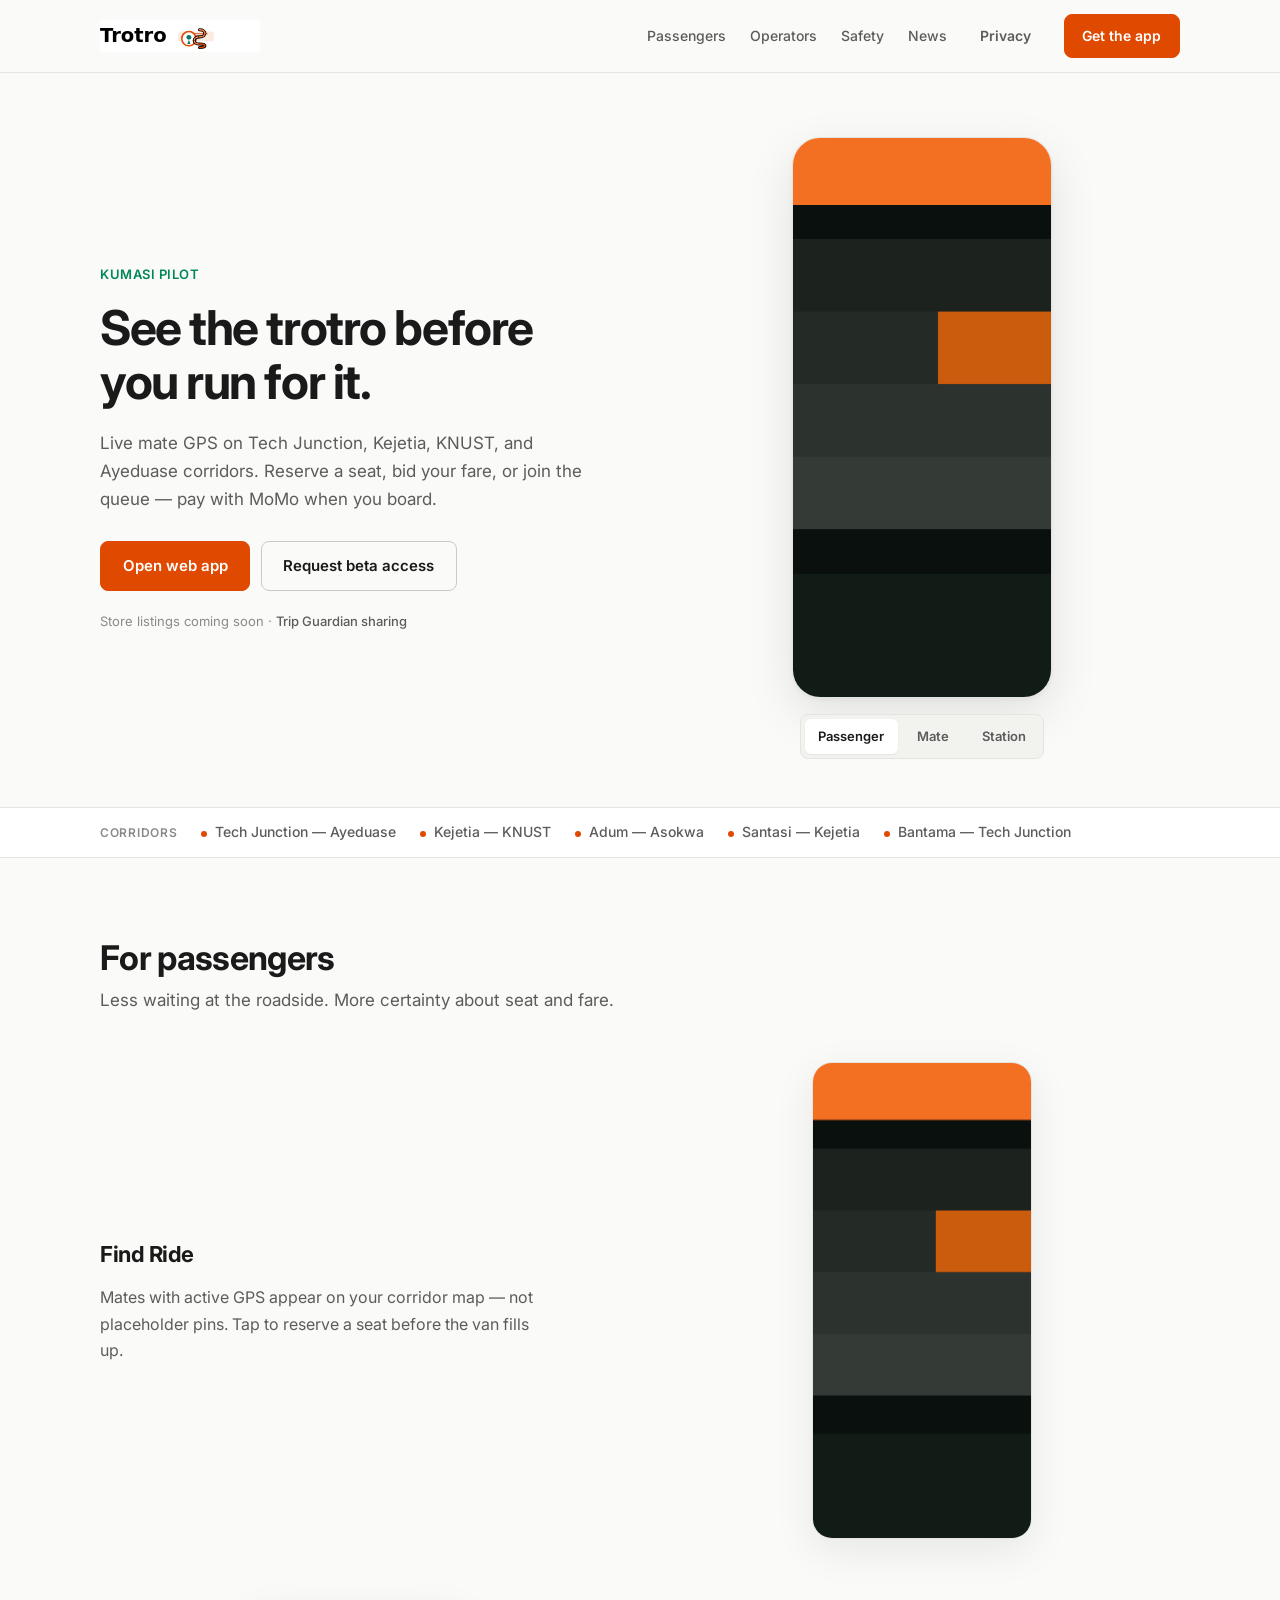
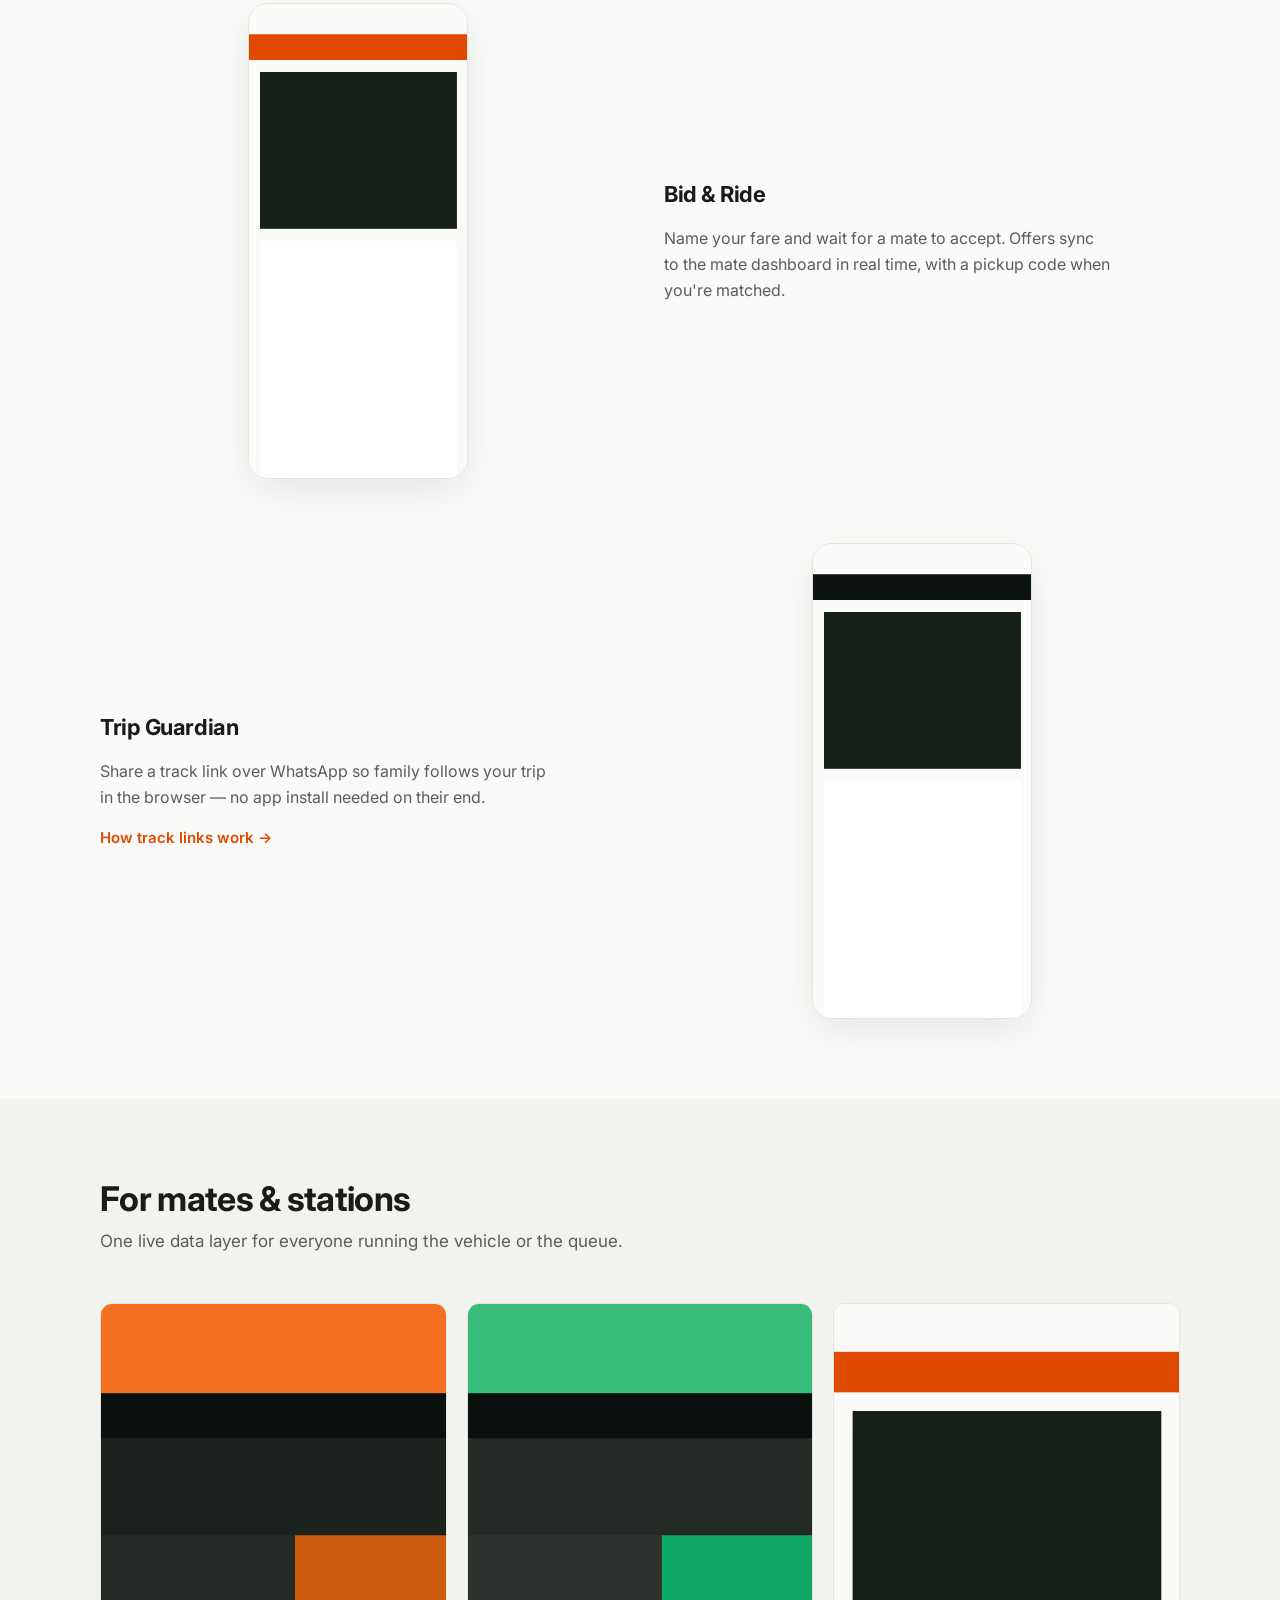
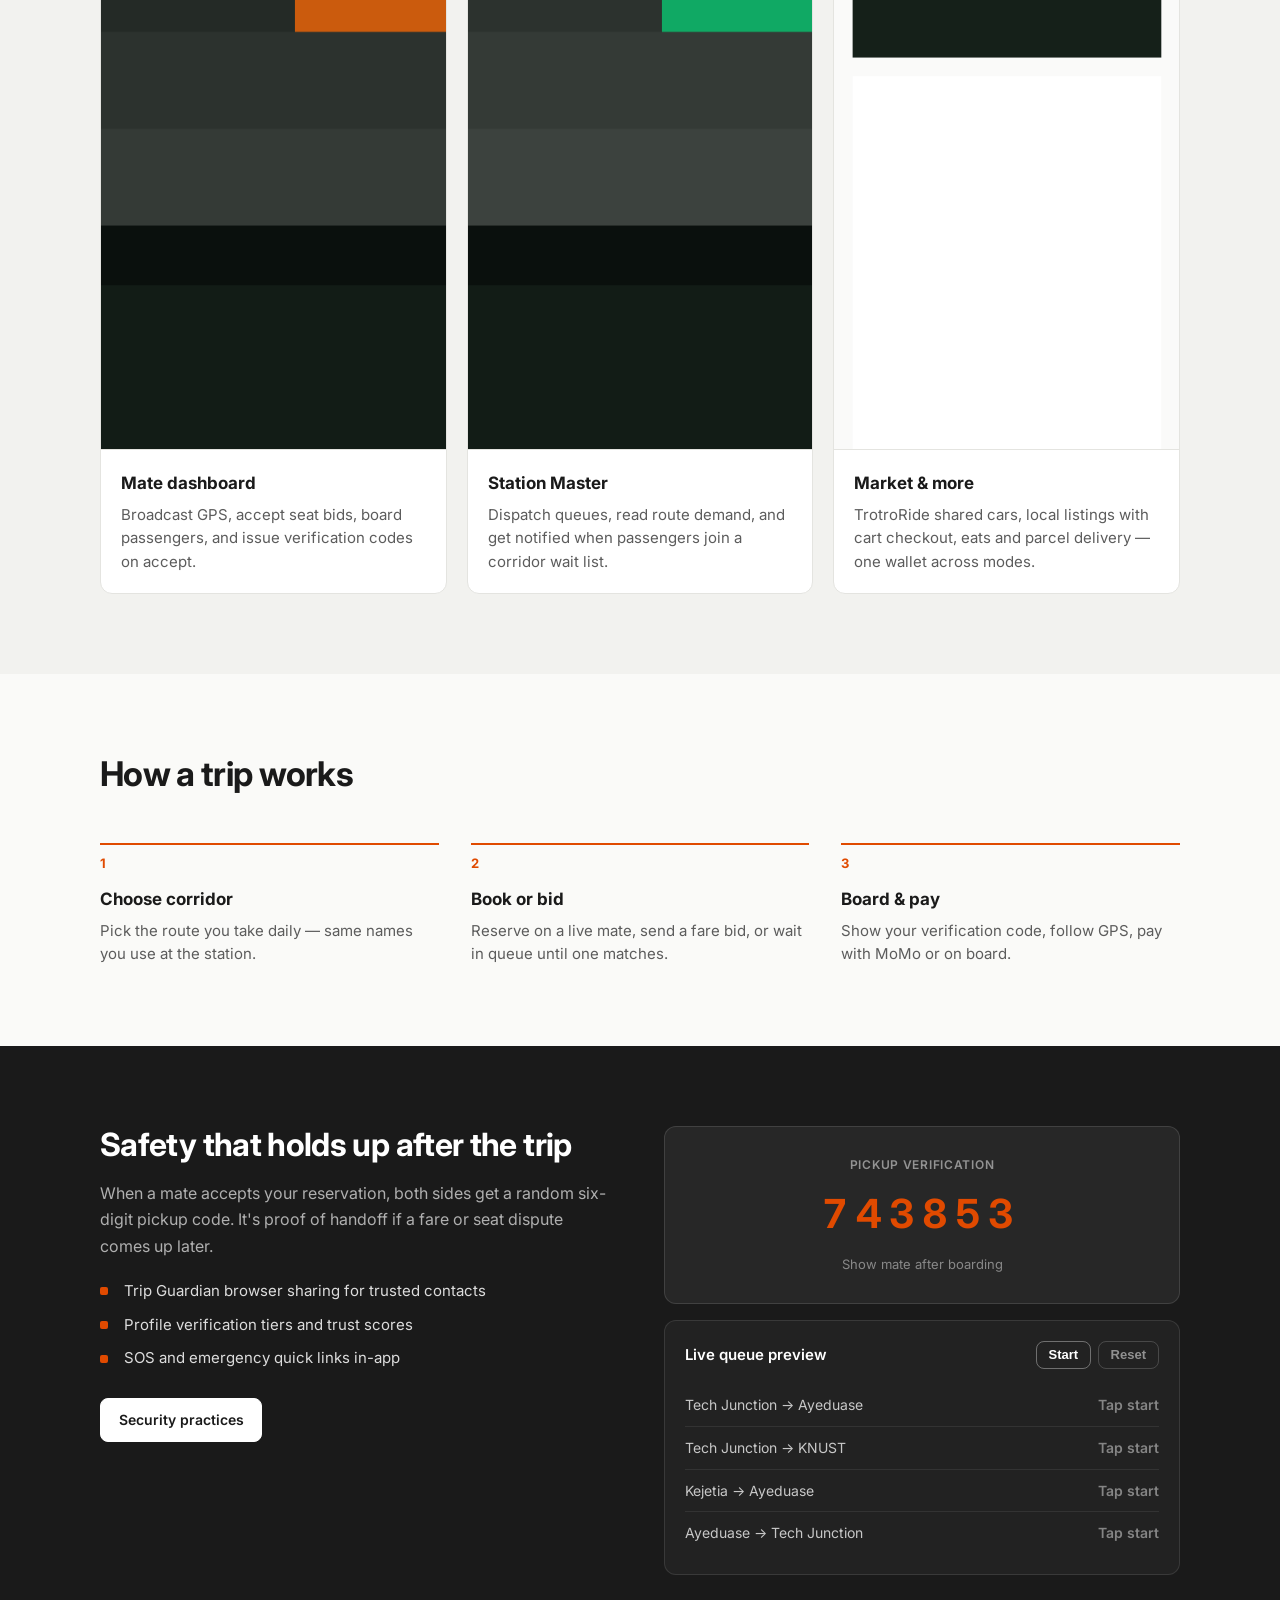
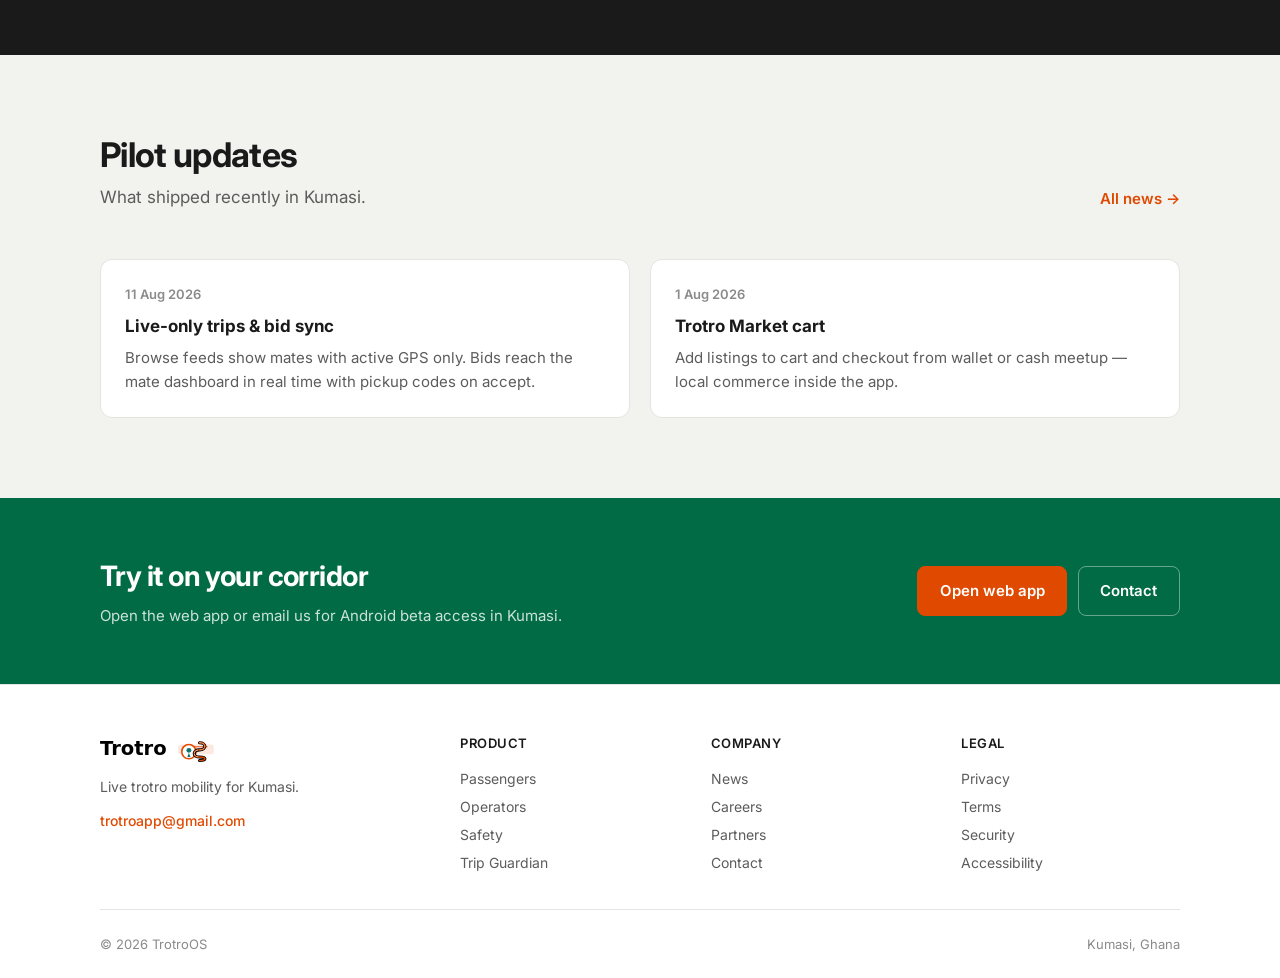
==== commit 83d795d4: "Redesign marketing site with cleaner editorial layout. Light-first design, real store screenshots, f" ====
--- a/index.html
+++ b/index.html
@@ -3,20 +3,20 @@
   <head>
     <meta charset="utf-8" />
     <meta name="viewport" content="width=device-width, initial-scale=1" />
-    <title>TrotroOS — Live trotro mobility for Kumasi</title>
+    <title>TrotroOS — Trotro rides, live in Kumasi</title>
     <meta
       name="description"
-      content="Reserve trotro seats, bid for rides, track live GPS, pay with MoMo, and run mate or station operations — one platform built for how Ghana moves."
+      content="Reserve a seat, track your mate live, pay with MoMo. TrotroOS connects passengers, mates, and stations on the corridors you already use."
     />
     <meta
       name="keywords"
-      content="trotro, TrotroOS, Kumasi transport, Ghana mobility, MoMo, live tracking, TrotroRide, mate app, Bid and Ride"
+      content="trotro, TrotroOS, Kumasi transport, Ghana mobility, MoMo, live tracking, mate app"
     />
     <meta name="author" content="TrotroOS" />
-    <meta property="og:title" content="TrotroOS — Live trotro mobility for Kumasi" />
+    <meta property="og:title" content="TrotroOS — Trotro rides, live in Kumasi" />
     <meta
       property="og:description"
-      content="Reserve seats, join queues, share Trip Guardian links, and pay with MoMo — built for passengers, mates, drivers, and stations."
+      content="Reserve seats, follow live GPS, share Trip Guardian links, and pay with MoMo."
     />
     <meta property="og:type" content="website" />
     <meta property="og:url" content="https://trotroos.app/" />
@@ -26,13 +26,13 @@
     <meta name="twitter:image" content="https://trotroos.app/images/og-cover.png" />
     <meta property="og:locale" content="en_GH" />
     <meta name="twitter:card" content="summary_large_image" />
-    <meta name="twitter:title" content="TrotroOS — Live trotro mobility for Kumasi" />
+    <meta name="twitter:title" content="TrotroOS — Trotro rides, live in Kumasi" />
     <link rel="canonical" href="https://trotroos.app/" />
-    <meta name="theme-color" content="#0c1210" />
+    <meta name="theme-color" content="#fafaf8" />
     <link rel="preconnect" href="https://fonts.googleapis.com" />
     <link rel="preconnect" href="https://fonts.gstatic.com" crossorigin />
     <link
-      href="https://fonts.googleapis.com/css2?family=Fraunces:opsz,wght@9..144,500;9..144,700&family=Plus+Jakarta+Sans:wght@400;500;600;700;800&display=swap"
+      href="https://fonts.googleapis.com/css2?family=Inter:wght@400;500;600;700&display=swap"
       rel="stylesheet"
     />
     <link rel="stylesheet" href="/css/styles.css" />
@@ -44,21 +44,19 @@
         "name": "TrotroOS",
         "applicationCategory": "TravelApplication",
         "operatingSystem": "Android, iOS, Web",
-        "description": "Unified real-time trotro mobility platform for Kumasi, Ghana.",
+        "description": "Live trotro mobility platform for Kumasi, Ghana.",
         "url": "https://trotroos.app",
         "author": { "@type": "Organization", "name": "TrotroOS" }
       }
     </script>
   </head>
   <body class="page-home">
-    <div class="hero-glow" aria-hidden="true"></div>
-
-    <header class="site-header site-header--dark">
+    <header class="site-header">
       <div class="container header-inner">
         <a class="brand" href="/">
           <img
-            class="brand-wordmark brand-wordmark--light"
-            src="/brand/trotroos-wordmark-dark.svg"
+            class="brand-wordmark"
+            src="/brand/trotroos-wordmark.svg"
             width="168"
             height="34"
             alt="TrotroOS"
@@ -74,11 +72,9 @@
           <span></span><span></span><span></span>
         </button>
         <nav class="site-nav" data-site-nav aria-label="Main">
-          <a href="#platform">Platform</a>
-          <a href="#modes">Modes</a>
-          <a href="#gallery">Screens</a>
+          <a href="#passengers">Passengers</a>
+          <a href="#operators">Operators</a>
           <a href="#safety">Safety</a>
-          <a href="#how">How it works</a>
           <a href="/news.html">News</a>
           <a class="btn btn-ghost" href="/privacy.html">Privacy</a>
           <a class="btn btn-primary" href="#download">Get the app</a>
@@ -87,384 +83,276 @@
     </header>
 
     <main>
-      <section class="hero hero-premium">
-        <div class="container hero-premium-grid">
+      <section class="hero">
+        <div class="container hero-grid">
           <div class="hero-copy">
-            <div class="eyebrow eyebrow--live">
-              <span class="pulse-dot"></span>
-              Kumasi pilot · live corridors
-            </div>
-            <h1>
-              The mobility layer for
-              <em>trotro</em>
-              — not against it.
-            </h1>
+            <p class="hero-label">Kumasi pilot</p>
+            <h1>See the trotro before you run for it.</h1>
             <p class="hero-lead">
-              One app for passengers reserving seats, mates broadcasting GPS, TrotroRide drivers
-              filling shared cars, station dispatch, Bid&nbsp;&amp;&nbsp;Ride, market, eats, and
-              parcel delivery — with MoMo-native payments and Trip Guardian safety built in.
+              Live mate GPS on Tech Junction, Kejetia, KNUST, and Ayeduase corridors.
+              Reserve a seat, bid your fare, or join the queue — pay with MoMo when you board.
             </p>
             <div class="hero-actions" id="download">
               <a class="btn btn-primary btn-lg" href="https://trotroos.app" data-web-app-link>
                 Open web app
               </a>
               <a
-                class="btn btn-secondary btn-lg"
+                class="btn btn-outline btn-lg"
                 href="mailto:trotroapp@gmail.com?subject=TrotroOS%20Android%20beta"
               >
-                Request Android beta
+                Request beta access
               </a>
             </div>
-            <p class="hero-note">
-              Google Play &amp; App Store listings coming soon ·
-              <a href="/track.html">Trip Guardian track links</a>
+            <p class="hero-meta">
+              Store listings coming soon ·
+              <a href="/track.html">Trip Guardian sharing</a>
             </p>
-            <dl class="hero-metrics">
-              <div>
-                <dt>8+</dt>
-                <dd>Product modes</dd>
-              </div>
-              <div>
-                <dt>Live</dt>
-                <dd>GPS &amp; queues</dd>
-              </div>
-              <div>
-                <dt>MoMo</dt>
-                <dd>Native payments</dd>
-              </div>
-              <div>
-                <dt>GH</dt>
-                <dd>Built in Ghana</dd>
-              </div>
-            </dl>
-          </div>
-
-          <div class="hero-visual">
-            <div class="phone-mockup phone-mockup--photo">
-              <div class="phone-notch"></div>
-              <div class="phone-screen phone-screen--image">
+          </div>
+
+          <div class="hero-device">
+            <div class="device-frame">
+              <img
+                class="device-screenshot"
+                src="/images/store/01-find-ride.png"
+                width="390"
+                height="844"
+                alt="Find Ride screen showing live mates along a Kumasi corridor"
+                data-preview-image
+                loading="eager"
+                decoding="async"
+              />
+            </div>
+            <div class="device-tabs" role="tablist" aria-label="App preview">
+              <button type="button" class="device-tab is-active" data-mode="passenger">
+                Passenger
+              </button>
+              <button type="button" class="device-tab" data-mode="mate">Mate</button>
+              <button type="button" class="device-tab" data-mode="station">Station</button>
+            </div>
+          </div>
+        </div>
+      </section>
+
+      <div class="corridor-bar" aria-label="Active corridors">
+        <div class="container corridor-bar-inner">
+          <span class="corridor-bar-label">Corridors</span>
+          <ul class="corridor-list">
+            <li>Tech Junction — Ayeduase</li>
+            <li>Kejetia — KNUST</li>
+            <li>Adum — Asokwa</li>
+            <li>Santasi — Kejetia</li>
+            <li>Bantama — Tech Junction</li>
+          </ul>
+        </div>
+      </div>
+
+      <section class="section" id="passengers">
+        <div class="container">
+          <header class="section-intro">
+            <h2>For passengers</h2>
+            <p>Less waiting at the roadside. More certainty about seat and fare.</p>
+          </header>
+          <div class="feature-rows">
+            <article class="feature-row">
+              <div class="feature-row__copy">
+                <h3>Find Ride</h3>
+                <p>
+                  Mates with active GPS appear on your corridor map — not placeholder pins.
+                  Tap to reserve a seat before the van fills up.
+                </p>
+              </div>
+              <figure class="feature-row__media">
                 <img
-                  class="phone-screenshot"
-                  src="/images/screens/find-ride.svg"
+                  src="/images/store/01-find-ride.png"
                   width="390"
                   height="844"
-                  alt="TrotroOS Find Ride screen showing live mates on a Kumasi corridor map"
-                  data-preview-image
-                  loading="eager"
-                  decoding="async"
+                  alt="Find Ride map with live mate locations"
+                  loading="lazy"
                 />
-              </div>
-            </div>
-            <div class="mode-tabs mode-tabs--hero" role="tablist" aria-label="App preview modes">
-              <button type="button" class="mode-tab is-active" data-mode="passenger">
-                Passenger
-              </button>
-              <button type="button" class="mode-tab" data-mode="mate">Mate</button>
-              <button type="button" class="mode-tab" data-mode="station">Station</button>
-            </div>
-            <div class="hero-float hero-float--trust">
-              <span class="float-icon">🛡</span>
-              <div>
-                <strong>Trip Guardian</strong>
-                <span>Share live GPS via WhatsApp</span>
-              </div>
-            </div>
-            <div class="hero-float hero-float--momo">
-              <span class="float-icon">📱</span>
-              <div>
-                <strong>MoMo ready</strong>
-                <span>Wallet · GhQR · pay on board</span>
-              </div>
-            </div>
-          </div>
-        </div>
-
-        <div class="corridor-marquee" aria-label="Popular Kumasi corridors">
-          <div class="marquee-track">
-            <span>Tech Junction → Ayeduase</span>
-            <span>Kejetia → KNUST</span>
-            <span>Ayeduase → Tech Junction</span>
-            <span>Adum → Asokwa</span>
-            <span>Santasi → Kejetia</span>
-            <span>Bantama → Tech Junction</span>
-            <span>Tech Junction → Ayeduase</span>
-            <span>Kejetia → KNUST</span>
-            <span>Ayeduase → Tech Junction</span>
-            <span>Adum → Asokwa</span>
-          </div>
-        </div>
-      </section>
-
-      <section class="section section-kumasi">
-        <div class="container kumasi-banner">
-          <img
-            class="kumasi-banner__art"
-            src="/images/kumasi-corridor.svg"
-            width="1200"
-            height="600"
-            alt="Illustration of a trotro van broadcasting live GPS along a Kumasi corridor from Tech Junction to Ayeduase"
-            loading="lazy"
-            decoding="async"
-          />
-          <div class="kumasi-banner__copy">
-            <p class="section-kicker section-kicker--light">Kumasi corridors</p>
-            <h2>Live GPS on the routes you already take.</h2>
-            <p>
-              Mates broadcast position every few seconds. Passengers see real vehicles — not demo
-              pins — on Tech Junction, Kejetia, KNUST, and Ayeduase corridors.
-            </p>
-          </div>
-        </div>
-      </section>
-
-      <section class="section" id="platform">
+              </figure>
+            </article>
+            <article class="feature-row feature-row--reverse">
+              <div class="feature-row__copy">
+                <h3>Bid &amp; Ride</h3>
+                <p>
+                  Name your fare and wait for a mate to accept. Offers sync to the mate dashboard
+                  in real time, with a pickup code when you're matched.
+                </p>
+              </div>
+              <figure class="feature-row__media">
+                <img
+                  src="/images/screens/png/bid-ride.png"
+                  width="390"
+                  height="844"
+                  alt="Bid and Ride fare offer screen"
+                  loading="lazy"
+                />
+              </figure>
+            </article>
+            <article class="feature-row">
+              <div class="feature-row__copy">
+                <h3>Trip Guardian</h3>
+                <p>
+                  Share a track link over WhatsApp so family follows your trip in the browser —
+                  no app install needed on their end.
+                </p>
+                <a class="text-link" href="/track.html">How track links work →</a>
+              </div>
+              <figure class="feature-row__media">
+                <img
+                  src="/images/screens/png/trip-guardian.png"
+                  width="390"
+                  height="844"
+                  alt="Trip Guardian live sharing screen"
+                  loading="lazy"
+                />
+              </figure>
+            </article>
+          </div>
+        </div>
+      </section>
+
+      <section class="section section-muted" id="operators">
         <div class="container">
-          <div class="section-header section-header--left">
-            <p class="section-kicker">One platform</p>
-            <h2>Everything informal transport needs — in one app.</h2>
-            <p>
-              TrotroOS does not replace trotros. It gives passengers clarity, gives mates and
-              stations real-time demand, and gives operators MoMo-ready earnings — on the corridors
-              Kumasi already runs.
-            </p>
-          </div>
-          <div class="platform-stats">
-            <article class="platform-stat">
-              <h3>Real-time first</h3>
-              <p>Live mate GPS, queue subscriptions, and seat bids synced passenger ↔ mate.</p>
-            </article>
-            <article class="platform-stat">
-              <h3>Offline resilient</h3>
-              <p>Queues and bookings degrade gracefully when connectivity drops at the station.</p>
-            </article>
-            <article class="platform-stat">
-              <h3>Role switching</h3>
-              <p>One profile — passenger, mate, TrotroRide driver, courier, vendor, station admin.</p>
-            </article>
-          </div>
-        </div>
-      </section>
-
-      <section class="section section-dark" id="modes">
-        <div class="container">
-          <div class="section-header">
-            <p class="section-kicker section-kicker--light">Product modes</p>
-            <h2>Built for every seat in the vehicle.</h2>
-            <p>From roadside passenger to station master — each mode shares the same live data layer.</p>
-          </div>
-          <div class="bento-grid">
-            <article class="bento-card bento-card--wide bento-card--image">
+          <header class="section-intro">
+            <h2>For mates &amp; stations</h2>
+            <p>One live data layer for everyone running the vehicle or the queue.</p>
+          </header>
+          <div class="role-cards">
+            <article class="role-card">
               <img
-                class="bento-card__thumb"
-                src="/images/screens/bid-ride.svg"
+                class="role-card__img"
+                src="/images/store/04-mate-dashboard.png"
                 width="390"
                 height="844"
                 alt=""
                 loading="lazy"
-                decoding="async"
               />
-              <div class="bento-card__body">
-                <span class="bento-tag">Passengers</span>
-                <h3>Find Ride &amp; Bid&nbsp;&amp;&nbsp;Ride</h3>
-                <p>
-                  Browse live mates with active GPS only — no fake demo vehicles. Name your fare, bid
-                  for a seat, or join the waiting queue until a trip matches.
-                </p>
-              </div>
-            </article>
-            <article class="bento-card bento-card--image">
+              <div class="role-card__body">
+                <h3>Mate dashboard</h3>
+                <p>
+                  Broadcast GPS, accept seat bids, board passengers, and issue verification codes
+                  on accept.
+                </p>
+              </div>
+            </article>
+            <article class="role-card">
               <img
-                class="bento-card__thumb"
-                src="/images/screens/trip-guardian.svg"
+                class="role-card__img"
+                src="/images/store/03-station-master.png"
                 width="390"
                 height="844"
                 alt=""
                 loading="lazy"
-                decoding="async"
               />
-              <div class="bento-card__body">
-                <span class="bento-tag">Safety</span>
-                <h3>Trip Guardian</h3>
-                <p>Share a browser track link so family follows your trip in real time.</p>
-              </div>
-            </article>
-            <article class="bento-card bento-card--image">
+              <div class="role-card__body">
+                <h3>Station Master</h3>
+                <p>
+                  Dispatch queues, read route demand, and get notified when passengers join a
+                  corridor wait list.
+                </p>
+              </div>
+            </article>
+            <article class="role-card">
               <img
-                class="bento-card__thumb"
-                src="/images/screens/find-ride.svg"
+                class="role-card__img"
+                src="/images/screens/png/market.png"
                 width="390"
                 height="844"
                 alt=""
                 loading="lazy"
-                decoding="async"
               />
-              <div class="bento-card__body">
-                <span class="bento-tag">Payments</span>
-                <h3>MoMo &amp; wallet</h3>
-                <p>In-app wallet top-ups, GhQR, and pay-on-board flows for Ghana.</p>
-              </div>
-            </article>
-            <article class="bento-card bento-card--image">
-              <img
-                class="bento-card__thumb"
-                src="/images/screens/mate-dashboard.svg"
-                width="390"
-                height="844"
-                alt=""
-                loading="lazy"
-                decoding="async"
-              />
-              <div class="bento-card__body">
-                <span class="bento-tag">Mates</span>
-                <h3>Mate dashboard</h3>
-                <p>Start trips, accept seat bids, board passengers, verification codes on accept.</p>
-              </div>
-            </article>
-            <article class="bento-card bento-card--image">
-              <img
-                class="bento-card__thumb"
-                src="/images/screens/bid-ride.svg"
-                width="390"
-                height="844"
-                alt=""
-                loading="lazy"
-                decoding="async"
-              />
-              <div class="bento-card__body">
-                <span class="bento-tag">Drivers</span>
-                <h3>TrotroRide</h3>
-                <p>Shared-car requests, incoming offer sheets, live route for mid-route pickups.</p>
-              </div>
-            </article>
-            <article class="bento-card bento-card--image">
-              <img
-                class="bento-card__thumb"
-                src="/images/screens/station-master.svg"
-                width="390"
-                height="844"
-                alt=""
-                loading="lazy"
-                decoding="async"
-              />
-              <div class="bento-card__body">
-                <span class="bento-tag">Stations</span>
-                <h3>Station Master</h3>
-                <p>Dispatch queues, route demand, crowd reports, and push when passengers join.</p>
-              </div>
-            </article>
-            <article class="bento-card bento-card--image">
-              <img
-                class="bento-card__thumb"
-                src="/images/screens/market.svg"
-                width="390"
-                height="844"
-                alt=""
-                loading="lazy"
-                decoding="async"
-              />
-              <div class="bento-card__body">
-                <span class="bento-tag">Commerce</span>
-                <h3>Trotro Market</h3>
-                <p>Peer listings with cart and checkout — local buy/sell inside the app.</p>
-              </div>
-            </article>
-            <article class="bento-card bento-card--wide bento-card--image">
-              <img
-                class="bento-card__thumb"
-                src="/images/screens/find-ride.svg"
-                width="390"
-                height="844"
-                alt=""
-                loading="lazy"
-                decoding="async"
-              />
-              <div class="bento-card__body">
-                <span class="bento-tag">Super-app</span>
-                <h3>Eats &amp; delivery</h3>
-                <p>Food vendors, parcel send, courier dashboard — one wallet across modes.</p>
-              </div>
-            </article>
-          </div>
-        </div>
-      </section>
-
-      <section class="section section-alt" id="how">
+              <div class="role-card__body">
+                <h3>Market &amp; more</h3>
+                <p>
+                  TrotroRide shared cars, local listings with cart checkout, eats and parcel
+                  delivery — one wallet across modes.
+                </p>
+              </div>
+            </article>
+          </div>
+        </div>
+      </section>
+
+      <section class="section" id="how">
         <div class="container">
-          <div class="section-header">
-            <p class="section-kicker">How it works</p>
-            <h2>From queue to boarding — without guesswork.</h2>
-          </div>
-          <ol class="timeline">
-            <li class="timeline-step">
-              <span class="timeline-num">01</span>
-              <h3>Pick your corridor</h3>
-              <p>Tech Junction, Ayeduase, Kejetia, KNUST — the routes you already use every day.</p>
+          <header class="section-intro section-intro--narrow">
+            <h2>How a trip works</h2>
+          </header>
+          <ol class="steps-row">
+            <li>
+              <span class="steps-row__num">1</span>
+              <h3>Choose corridor</h3>
+              <p>Pick the route you take daily — same names you use at the station.</p>
             </li>
-            <li class="timeline-step">
-              <span class="timeline-num">02</span>
-              <h3>Book, bid, or queue</h3>
-              <p>Reserve a mate seat, send a Bid&nbsp;&amp;&nbsp;Ride offer, or wait until a live trip matches.</p>
+            <li>
+              <span class="steps-row__num">2</span>
+              <h3>Book or bid</h3>
+              <p>Reserve on a live mate, send a fare bid, or wait in queue until one matches.</p>
             </li>
-            <li class="timeline-step">
-              <span class="timeline-num">03</span>
-              <h3>Track &amp; travel</h3>
-              <p>Follow live GPS, show your pickup verification code, pay with MoMo when prompted.</p>
+            <li>
+              <span class="steps-row__num">3</span>
+              <h3>Board &amp; pay</h3>
+              <p>Show your verification code, follow GPS, pay with MoMo or on board.</p>
             </li>
           </ol>
         </div>
       </section>
 
-      <section class="section" id="safety">
-        <div class="container safety-grid">
+      <section class="section section-dark" id="safety">
+        <div class="container safety-layout">
           <div class="safety-copy">
-            <p class="section-kicker">Trust &amp; safety</p>
-            <h2>Designed for disputes, not just demos.</h2>
+            <h2>Safety that holds up after the trip</h2>
             <p>
-              When a mate accepts your reservation, both sides get a random 6-digit pickup code —
-              proof of handoff if fare or seat disputes come up later.
+              When a mate accepts your reservation, both sides get a random six-digit pickup code.
+              It's proof of handoff if a fare or seat dispute comes up later.
             </p>
-            <ul class="safety-list">
+            <ul class="check-list">
               <li>Trip Guardian browser sharing for trusted contacts</li>
-              <li>Trust score and verification tiers on profiles</li>
-              <li>SOS and emergency services quick links</li>
-              <li>Crash reporting with user opt-out in privacy settings</li>
+              <li>Profile verification tiers and trust scores</li>
+              <li>SOS and emergency quick links in-app</li>
             </ul>
-            <a class="btn btn-outline" href="/security.html">Security practices →</a>
-          </div>
-          <div class="safety-panel">
-            <div class="verification-demo">
-              <p class="verification-label">Pickup verification</p>
-              <p class="verification-code" data-verification-code>482916</p>
-              <p class="verification-hint">Show mate after boarding · expires with trip</p>
-            </div>
-            <div class="live-corridor-demo">
-              <div class="demo-header">
-                <h3>Live corridor preview</h3>
-                <div class="demo-controls">
-                  <button class="btn btn-sm btn-outline" type="button" id="demo-start">
-                    Start demo
+            <a class="btn btn-light" href="/security.html">Security practices</a>
+          </div>
+          <div class="safety-aside">
+            <div class="code-card">
+              <p class="code-card__label">Pickup verification</p>
+              <p class="code-card__value" data-verification-code>482916</p>
+              <p class="code-card__hint">Show mate after boarding</p>
+            </div>
+            <div class="queue-demo">
+              <div class="queue-demo__head">
+                <h3>Live queue preview</h3>
+                <div class="queue-demo__actions">
+                  <button class="btn btn-sm btn-light-outline" type="button" id="demo-start">
+                    Start
                   </button>
-                  <button class="btn btn-sm btn-outline" type="button" id="demo-reset" disabled>
+                  <button
+                    class="btn btn-sm btn-light-outline"
+                    type="button"
+                    id="demo-reset"
+                    disabled
+                  >
                     Reset
                   </button>
                 </div>
               </div>
-              <ul class="route-list" id="route-list">
+              <ul class="queue-list" id="route-list">
                 <li>
                   <span>Tech Junction → Ayeduase</span>
-                  <span class="count" id="route1-status">Tap start</span>
+                  <span class="queue-count" id="route1-status">Tap start</span>
                 </li>
                 <li>
                   <span>Tech Junction → KNUST</span>
-                  <span class="count" id="route2-status">Tap start</span>
+                  <span class="queue-count" id="route2-status">Tap start</span>
                 </li>
                 <li>
                   <span>Kejetia → Ayeduase</span>
-                  <span class="count" id="route3-status">Tap start</span>
+                  <span class="queue-count" id="route3-status">Tap start</span>
                 </li>
                 <li>
                   <span>Ayeduase → Tech Junction</span>
-                  <span class="count" id="route4-status">Tap start</span>
+                  <span class="queue-count" id="route4-status">Tap start</span>
                 </li>
               </ul>
             </div>
@@ -472,191 +360,53 @@
         </div>
       </section>
 
-      <section class="section section-alt" id="gallery">
+      <section class="section section-muted" id="news">
         <div class="container">
-          <div class="section-header">
-            <p class="section-kicker">App preview</p>
-            <h2>See TrotroOS in action.</h2>
-            <p>
-              Screen mockups from the Kumasi pilot — replace with your own device captures anytime via
-              <code>website/images/screens/</code>.
-            </p>
-          </div>
-          <div class="gallery-grid">
-            <figure class="gallery-item">
-              <img
-                src="/images/screens/find-ride.svg"
-                width="390"
-                height="844"
-                alt="Find Ride screen with live mate map and seat reservation"
-                loading="lazy"
-                decoding="async"
-              />
-              <figcaption>Find Ride · live mates</figcaption>
-            </figure>
-            <figure class="gallery-item">
-              <img
-                src="/images/screens/bid-ride.svg"
-                width="390"
-                height="844"
-                alt="Bid and Ride screen with fare bid and mate responses"
-                loading="lazy"
-                decoding="async"
-              />
-              <figcaption>Bid &amp; Ride · name your fare</figcaption>
-            </figure>
-            <figure class="gallery-item">
-              <img
-                src="/images/screens/mate-dashboard.svg"
-                width="390"
-                height="844"
-                alt="Mate dashboard with GPS broadcasting and seat bids"
-                loading="lazy"
-                decoding="async"
-              />
-              <figcaption>Mate dashboard · seat bids</figcaption>
-            </figure>
-            <figure class="gallery-item">
-              <img
-                src="/images/screens/station-master.svg"
-                width="390"
-                height="844"
-                alt="Station Master dispatch and queue management"
-                loading="lazy"
-                decoding="async"
-              />
-              <figcaption>Station Master · dispatch</figcaption>
-            </figure>
-            <figure class="gallery-item">
-              <img
-                src="/images/screens/trip-guardian.svg"
-                width="390"
-                height="844"
-                alt="Trip Guardian live sharing and pickup verification code"
-                loading="lazy"
-                decoding="async"
-              />
-              <figcaption>Trip Guardian · live share</figcaption>
-            </figure>
-            <figure class="gallery-item">
-              <img
-                src="/images/screens/market.svg"
-                width="390"
-                height="844"
-                alt="Trotro Market listings with cart and MoMo checkout"
-                loading="lazy"
-                decoding="async"
-              />
-              <figcaption>Trotro Market · cart</figcaption>
-            </figure>
-          </div>
-        </div>
-      </section>
-
-      <section class="section section-alt" id="technology">
-        <div class="container">
-          <div class="section-header">
-            <p class="section-kicker">Stack</p>
-            <h2>Production-grade, Kumasi-scale.</h2>
-          </div>
-          <div class="tech-strip">
-            <div class="tech-pill"><strong>Expo 54</strong> React Native</div>
-            <div class="tech-pill"><strong>Supabase</strong> Postgres + Realtime</div>
-            <div class="tech-pill"><strong>TomTom</strong> Maps &amp; routing</div>
-            <div class="tech-pill"><strong>Gemini</strong> Voice &amp; assistants</div>
-            <div class="tech-pill"><strong>Maestro</strong> E2E QA</div>
-            <div class="tech-pill"><strong>EAS</strong> Store builds</div>
-          </div>
-        </div>
-      </section>
-
-      <section class="section" id="voices">
-        <div class="container">
-          <div class="section-header">
-            <p class="section-kicker">Community</p>
-            <h2>Built with Kumasi commuters.</h2>
-          </div>
-          <div class="testimonials-slider">
-            <blockquote class="testimonial-card">
+          <header class="section-intro section-intro--split">
+            <div>
+              <h2>Pilot updates</h2>
+              <p>What shipped recently in Kumasi.</p>
+            </div>
+            <a href="/news.html" class="text-link">All news →</a>
+          </header>
+          <div class="news-row">
+            <article class="news-item">
+              <time datetime="2026-08-11">11 Aug 2026</time>
+              <h3>Live-only trips &amp; bid sync</h3>
               <p>
-                “I can see which corridor has a shorter queue before I leave KNUST — that alone
-                saves me twenty minutes on rush-hour mornings.”
+                Browse feeds show mates with active GPS only. Bids reach the mate dashboard in
+                real time with pickup codes on accept.
               </p>
-              <footer>— Pilot passenger, Ayeduase corridor</footer>
-            </blockquote>
-            <blockquote class="testimonial-card">
-              <p>
-                “Seat bids coming straight to my dashboard means I fill the van before I even reach
-                Tech Junction.”
-              </p>
-              <footer>— Mate operator, Tech Junction</footer>
-            </blockquote>
-            <blockquote class="testimonial-card">
-              <p>
-                “Trip Guardian let my family in Accra follow my Kejetia trip without calling every
-                ten minutes.”
-              </p>
-              <footer>— Weekend traveler</footer>
-            </blockquote>
-          </div>
-        </div>
-      </section>
-
-      <section class="section section-alt" id="news">
-        <div class="container">
-          <div class="section-header section-header--split">
-            <div>
-              <p class="section-kicker">Updates</p>
-              <h2>Latest from the pilot.</h2>
-            </div>
-            <a href="/news.html" class="btn btn-outline">All news →</a>
-          </div>
-          <div class="news-grid">
-            <article class="news-card">
-              <time class="news-date" datetime="2026-08-11">Aug 11, 2026</time>
-              <h3>Live-only trips &amp; Bid&nbsp;&amp;&nbsp;Ride sync</h3>
-              <p>
-                Browse feeds now show mates with active GPS only. Passenger bids reach the mate
-                dashboard in real time with pickup verification codes on accept.
-              </p>
-            </article>
-            <article class="news-card">
-              <time class="news-date" datetime="2026-08-01">Aug 1, 2026</time>
+            </article>
+            <article class="news-item">
+              <time datetime="2026-08-01">1 Aug 2026</time>
               <h3>Trotro Market cart</h3>
               <p>
-                Add listings to cart, checkout from wallet or cash meetup — local commerce inside
-                TrotroOS.
+                Add listings to cart and checkout from wallet or cash meetup — local commerce
+                inside the app.
               </p>
             </article>
-            <article class="news-card">
-              <time class="news-date" datetime="2026-07-15">Jul 15, 2026</time>
-              <h3>TrotroRide driver pilot</h3>
-              <p>
-                Shared-car mode with incoming request sheets and live GPS for Tech Junction ↔
-                Ayeduase.
-              </p>
-            </article>
-          </div>
-        </div>
-      </section>
-
-      <section class="cta-band cta-band--premium">
+          </div>
+        </div>
+      </section>
+
+      <section class="cta-band">
         <div class="container cta-band-inner">
           <div>
-            <h2>Ready for your next corridor?</h2>
-            <p>Open the web app today or email us for Android beta access in Kumasi.</p>
-          </div>
-          <div class="cta-actions">
+            <h2>Try it on your corridor</h2>
+            <p>Open the web app or email us for Android beta access in Kumasi.</p>
+          </div>
+          <div class="cta-band__actions">
             <a class="btn btn-primary btn-lg" href="https://trotroos.app" data-web-app-link
               >Open web app</a
             >
-            <a class="btn btn-secondary btn-lg" href="mailto:trotroapp@gmail.com">Contact us</a>
+            <a class="btn btn-outline btn-lg" href="mailto:trotroapp@gmail.com">Contact</a>
           </div>
         </div>
       </section>
     </main>
 
-    <footer class="site-footer site-footer--premium">
+    <footer class="site-footer">
       <div class="container footer-grid">
         <div class="footer-brand">
           <a class="brand" href="/">
@@ -668,16 +418,16 @@
               alt="TrotroOS"
             />
           </a>
-          <p>Smart mobility for Kumasi — built in Ghana, for how Ghana moves.</p>
+          <p>Live trotro mobility for Kumasi.</p>
           <a href="mailto:trotroapp@gmail.com">trotroapp@gmail.com</a>
         </div>
         <div>
           <strong>Product</strong>
           <ul class="footer-links">
-            <li><a href="#modes">Modes</a></li>
+            <li><a href="#passengers">Passengers</a></li>
+            <li><a href="#operators">Operators</a></li>
             <li><a href="#safety">Safety</a></li>
             <li><a href="/track.html">Trip Guardian</a></li>
-            <li><a href="#download">Download</a></li>
           </ul>
         </div>
         <div>
--- a/css/styles.css
+++ b/css/styles.css
@@ -1,31 +1,24 @@
-/* TrotroOS marketing site — premium Kumasi mobility */
+/* TrotroOS — marketing site */
 
 :root {
-  --primary: #e04a00;
-  --primary-hover: #ff5a0a;
-  --primary-soft: rgba(224, 74, 0, 0.14);
-  --teal: #0f766e;
-  --teal-light: #14b8a6;
+  --orange: #e04a00;
+  --orange-hover: #c74100;
+  --orange-soft: #fef3ed;
   --green: #00875a;
-  --green-deep: #006b44;
-  --ink: #0c1210;
-  --ink-soft: #141c19;
-  --bg: #fafaf9;
-  --bg-alt: #f0f0ee;
+  --green-dark: #006b44;
+  --ink: #1a1a1a;
+  --ink-muted: #5c5c5c;
+  --ink-faint: #8a8a8a;
+  --bg: #fafaf8;
+  --bg-muted: #f2f2ef;
   --surface: #ffffff;
-  --text: #0a0a0a;
-  --text-secondary: #2a2a2a;
-  --text-muted: #5c5c5c;
-  --text-on-dark: rgba(255, 255, 255, 0.88);
-  --text-on-dark-muted: rgba(255, 255, 255, 0.62);
-  --border: #ddd;
-  --max: 1160px;
-  --radius: 12px;
-  --radius-lg: 20px;
-  --shadow: 0 24px 64px rgba(0, 0, 0, 0.12);
-  --font: 'Plus Jakarta Sans', system-ui, sans-serif;
-  --display: 'Fraunces', Georgia, serif;
-  --transition: 0.25s cubic-bezier(0.4, 0, 0.2, 1);
+  --border: #e4e4e0;
+  --border-strong: #cacac4;
+  --max: 1080px;
+  --radius: 8px;
+  --radius-lg: 12px;
+  --font: 'Inter', system-ui, -apple-system, sans-serif;
+  --ease: 0.2s ease;
 }
 
 *,
@@ -43,7 +36,7 @@
   font-family: var(--font);
   font-size: 16px;
   line-height: 1.6;
-  color: var(--text);
+  color: var(--ink);
   background: var(--bg);
   -webkit-font-smoothing: antialiased;
 }
@@ -55,7 +48,7 @@
 }
 
 a {
-  color: var(--primary);
+  color: var(--orange);
   text-decoration: none;
 }
 
@@ -64,7 +57,7 @@
 }
 
 .container {
-  width: min(100% - 2rem, var(--max));
+  width: min(100% - 2.5rem, var(--max));
   margin-inline: auto;
 }
 
@@ -74,31 +67,13 @@
   position: sticky;
   top: 0;
   z-index: 100;
-  background: rgba(255, 255, 255, 0.92);
+  background: rgba(250, 250, 248, 0.92);
   border-bottom: 1px solid var(--border);
-  backdrop-filter: blur(12px);
-  transition: var(--transition);
+  backdrop-filter: blur(10px);
 }
 
 .site-header.scrolled {
-  box-shadow: 0 4px 24px rgba(0, 0, 0, 0.06);
-}
-
-.site-header--dark {
-  position: fixed;
-  left: 0;
-  right: 0;
-  background: transparent;
-  border-bottom-color: rgba(255, 255, 255, 0.08);
-}
-
-.site-header--dark.scrolled {
-  background: rgba(12, 18, 16, 0.92);
-  border-bottom-color: rgba(255, 255, 255, 0.06);
-}
-
-.page-home {
-  padding-top: 0;
+  box-shadow: 0 1px 0 var(--border);
 }
 
 .header-inner {
@@ -106,7 +81,7 @@
   align-items: center;
   justify-content: space-between;
   gap: 1rem;
-  padding-block: 1rem;
+  padding-block: 0.9rem;
 }
 
 .brand {
@@ -117,59 +92,50 @@
 
 .brand:hover {
   text-decoration: none;
-  opacity: 0.92;
+  opacity: 0.85;
 }
 
 .brand-wordmark {
-  height: 34px;
+  height: 32px;
   width: auto;
-  max-width: min(168px, 46vw);
+  max-width: min(160px, 44vw);
 }
 
 .site-nav {
   display: flex;
   align-items: center;
-  gap: 1.25rem;
-}
-
-.site-nav a {
-  color: var(--text-secondary);
-  font-weight: 600;
-  font-size: 0.9rem;
+  gap: 1.5rem;
+}
+
+.site-nav a:not(.btn) {
+  color: var(--ink-muted);
+  font-weight: 500;
+  font-size: 0.875rem;
   text-decoration: none;
-  transition: color var(--transition);
-}
-
-.site-nav a:hover {
-  color: var(--primary);
+}
+
+.site-nav a:not(.btn):hover {
+  color: var(--ink);
   text-decoration: none;
-}
-
-.site-header--dark .site-nav a:not(.btn) {
-  color: var(--text-on-dark-muted);
-}
-
-.site-header--dark .site-nav a:not(.btn):hover {
-  color: #fff;
 }
 
 .nav-toggle {
   display: none;
   flex-direction: column;
   gap: 5px;
-  border: 1px solid rgba(255, 255, 255, 0.2);
-  background: rgba(255, 255, 255, 0.06);
-  border-radius: 10px;
-  padding: 0.55rem 0.65rem;
+  border: 1px solid var(--border);
+  background: var(--surface);
+  border-radius: var(--radius);
+  padding: 0.5rem 0.6rem;
   cursor: pointer;
 }
 
 .nav-toggle span {
   display: block;
-  width: 20px;
+  width: 18px;
   height: 2px;
-  background: #fff;
-  border-radius: 2px;
+  background: var(--ink);
+  border-radius: 1px;
 }
 
 /* ─── Buttons ─── */
@@ -178,734 +144,471 @@
   display: inline-flex;
   align-items: center;
   justify-content: center;
-  gap: 0.5rem;
-  padding: 0.7rem 1.2rem;
-  border-radius: 999px;
-  font-weight: 700;
-  font-size: 0.9rem;
-  border: none;
+  gap: 0.4rem;
+  padding: 0.6rem 1.1rem;
+  border-radius: var(--radius);
+  font-weight: 600;
+  font-size: 0.875rem;
+  border: 1px solid transparent;
   cursor: pointer;
   text-decoration: none;
-  transition:
-    transform 0.15s ease,
-    box-shadow 0.15s ease,
-    background 0.15s ease;
+  transition: background var(--ease), border-color var(--ease), color var(--ease);
   white-space: nowrap;
 }
 
 .btn:hover {
   text-decoration: none;
-  transform: translateY(-1px);
 }
 
 .btn-primary {
-  background: linear-gradient(135deg, var(--primary) 0%, #ff6b1a 100%);
+  background: var(--orange);
   color: #fff;
-  box-shadow: 0 8px 24px rgba(224, 74, 0, 0.35);
+  border-color: var(--orange);
 }
 
 .btn-primary:hover {
+  background: var(--orange-hover);
+  border-color: var(--orange-hover);
   color: #fff;
-  box-shadow: 0 12px 32px rgba(224, 74, 0, 0.45);
-}
-
-.btn-secondary {
-  background: rgba(255, 255, 255, 0.1);
-  color: #fff;
-  border: 1px solid rgba(255, 255, 255, 0.22);
-}
-
-.btn-secondary:hover {
-  background: rgba(255, 255, 255, 0.16);
-  color: #fff;
+}
+
+.btn-outline {
+  background: transparent;
+  border-color: var(--border-strong);
+  color: var(--ink);
+}
+
+.btn-outline:hover {
+  border-color: var(--ink);
+  color: var(--ink);
 }
 
 .btn-ghost {
   background: transparent;
-  color: var(--text-on-dark-muted);
-  border: 1px solid transparent;
-  padding-inline: 0.75rem;
+  color: var(--ink-muted);
+  padding-inline: 0.5rem;
 }
 
 .btn-ghost:hover {
+  color: var(--ink);
+}
+
+.btn-light {
+  background: #fff;
+  color: var(--ink);
+  border-color: #fff;
+}
+
+.btn-light:hover {
+  background: var(--bg-muted);
+  border-color: var(--bg-muted);
+  color: var(--ink);
+}
+
+.btn-light-outline {
+  background: transparent;
+  border-color: rgba(255, 255, 255, 0.35);
   color: #fff;
 }
 
-.btn-outline {
-  background: transparent;
-  border: 1px solid var(--border);
-  color: var(--text);
-}
-
-.btn-outline:hover {
-  border-color: var(--primary);
-  color: var(--primary);
+.btn-light-outline:hover {
+  border-color: #fff;
+  color: #fff;
 }
 
 .btn-lg {
-  padding: 0.85rem 1.5rem;
-  font-size: 0.95rem;
+  padding: 0.75rem 1.35rem;
+  font-size: 0.9375rem;
 }
 
 .btn-sm {
-  padding: 0.45rem 0.85rem;
-  font-size: 0.8rem;
-}
-
-.btn-muted {
-  opacity: 0.65;
+  padding: 0.35rem 0.75rem;
+  font-size: 0.8125rem;
+}
+
+.btn-muted,
+.btn:disabled {
+  opacity: 0.5;
   pointer-events: none;
 }
 
-/* Light-context buttons (subpages) */
-.legal-page ~ .site-footer .btn-secondary,
-.site-header:not(.site-header--dark) .btn-secondary {
-  background: var(--bg-alt);
-  color: var(--text);
-  border: 1px solid var(--border);
-}
-
-/* ─── Hero premium ─── */
-
-.hero-glow {
-  position: fixed;
-  inset: 0;
-  pointer-events: none;
-  background:
-    radial-gradient(ellipse 80% 50% at 70% -10%, rgba(224, 74, 0, 0.35), transparent 55%),
-    radial-gradient(ellipse 60% 40% at 10% 20%, rgba(15, 118, 110, 0.2), transparent 50%);
-  z-index: 0;
-}
-
-.hero-premium {
-  position: relative;
-  padding: 7rem 0 0;
-  background: linear-gradient(165deg, var(--ink) 0%, #0f1a16 45%, #122820 100%);
-  color: #fff;
-  overflow: hidden;
-  min-height: 92vh;
-  display: flex;
-  flex-direction: column;
-  z-index: 1;
-}
-
-.hero-premium-grid {
+.text-link {
+  font-weight: 600;
+  font-size: 0.9375rem;
+  color: var(--orange);
+}
+
+.text-link:hover {
+  color: var(--orange-hover);
+}
+
+/* ─── Hero ─── */
+
+.hero {
+  padding: 4rem 0 3rem;
+  background: var(--bg);
+}
+
+.hero-grid {
   display: grid;
   grid-template-columns: 1fr 1fr;
   gap: 3rem;
   align-items: center;
-  flex: 1;
-  padding-bottom: 3rem;
-}
-
-.hero-copy h1 {
-  font-family: var(--display);
-  font-size: clamp(2.35rem, 5.5vw, 3.75rem);
-  font-weight: 700;
-  line-height: 1.08;
-  letter-spacing: -0.03em;
-  margin: 0 0 1.25rem;
-}
-
-.hero-copy h1 em {
-  font-style: normal;
-  color: var(--primary-hover);
-}
-
-.hero-lead {
-  font-size: 1.125rem;
-  line-height: 1.65;
-  color: var(--text-on-dark-muted);
-  max-width: 34rem;
-  margin: 0 0 1.75rem;
-}
-
-.hero-note {
-  margin: 1rem 0 0;
-  font-size: 0.875rem;
-  color: var(--text-on-dark-muted);
-}
-
-.hero-note a {
-  color: var(--teal-light);
-}
-
-.eyebrow {
-  display: inline-flex;
-  align-items: center;
-  gap: 0.5rem;
-  padding: 0.35rem 0.85rem;
-  border-radius: 999px;
-  font-size: 0.78rem;
-  font-weight: 700;
+}
+
+.hero-label {
+  margin: 0 0 1rem;
+  font-size: 0.8125rem;
+  font-weight: 600;
   letter-spacing: 0.04em;
   text-transform: uppercase;
-  margin-bottom: 1.25rem;
-}
-
-.eyebrow--live {
-  background: rgba(20, 184, 166, 0.15);
-  color: var(--teal-light);
-  border: 1px solid rgba(20, 184, 166, 0.35);
-}
-
-.pulse-dot {
-  width: 8px;
-  height: 8px;
-  border-radius: 50%;
-  background: var(--teal-light);
-  animation: pulse-dot 2s ease infinite;
-}
-
-@keyframes pulse-dot {
-  0%,
-  100% {
-    opacity: 1;
-    transform: scale(1);
-  }
-  50% {
-    opacity: 0.5;
-    transform: scale(0.85);
-  }
+  color: var(--green);
+}
+
+.hero-copy h1 {
+  margin: 0 0 1.25rem;
+  font-size: clamp(2rem, 4.5vw, 3rem);
+  font-weight: 700;
+  line-height: 1.12;
+  letter-spacing: -0.03em;
+  color: var(--ink);
+}
+
+.hero-lead {
+  margin: 0 0 1.75rem;
+  font-size: 1.0625rem;
+  line-height: 1.65;
+  color: var(--ink-muted);
+  max-width: 32rem;
 }
 
 .hero-actions {
   display: flex;
   flex-wrap: wrap;
-  gap: 0.75rem;
-}
-
-.hero-metrics {
-  display: grid;
-  grid-template-columns: repeat(4, 1fr);
-  gap: 1rem;
-  margin: 2.5rem 0 0;
-  padding: 0;
-}
-
-.hero-metrics div {
-  padding-top: 1rem;
-  border-top: 1px solid rgba(255, 255, 255, 0.1);
-}
-
-.hero-metrics dt {
-  font-family: var(--display);
-  font-size: 1.75rem;
-  font-weight: 700;
-  margin: 0;
-  color: #fff;
-}
-
-.hero-metrics dd {
-  margin: 0.25rem 0 0;
-  font-size: 0.8rem;
-  color: var(--text-on-dark-muted);
-}
-
-/* Phone mockup */
-
-.hero-visual {
-  position: relative;
+  gap: 0.65rem;
+}
+
+.hero-meta {
+  margin: 1.25rem 0 0;
+  font-size: 0.8125rem;
+  color: var(--ink-faint);
+}
+
+.hero-meta a {
+  color: var(--ink-muted);
+  font-weight: 500;
+}
+
+.hero-meta a:hover {
+  color: var(--orange);
+}
+
+.hero-device {
   display: flex;
   flex-direction: column;
   align-items: center;
-  justify-content: center;
-  min-height: 520px;
-  padding-bottom: 3.5rem;
-}
-
-.phone-mockup {
-  width: min(100%, 280px);
-  aspect-ratio: 9 / 19;
-  background: linear-gradient(145deg, #2a2a2a, #111);
-  border-radius: 36px;
-  padding: 10px;
-  box-shadow:
-    var(--shadow),
-    0 0 0 1px rgba(255, 255, 255, 0.08),
-    inset 0 1px 0 rgba(255, 255, 255, 0.12);
-  position: relative;
-  z-index: 2;
-}
-
-.phone-notch {
-  position: absolute;
-  top: 12px;
-  left: 50%;
-  transform: translateX(-50%);
-  width: 90px;
-  height: 24px;
-  background: #111;
-  border-radius: 0 0 14px 14px;
-  z-index: 3;
-}
-
-.phone-screen {
-  height: 100%;
-  background: linear-gradient(180deg, #1a2420 0%, #0e1512 100%);
+  gap: 1rem;
+}
+
+.device-frame {
+  width: min(100%, 260px);
   border-radius: 28px;
   overflow: hidden;
-  display: flex;
-  flex-direction: column;
-  position: relative;
-}
-
-.app-status {
-  display: flex;
-  justify-content: space-between;
-  padding: 2rem 1rem 0.5rem;
-  font-size: 0.7rem;
-  font-weight: 700;
-  color: rgba(255, 255, 255, 0.7);
-}
-
-.app-live {
-  color: var(--teal-light);
-}
-
-.mode-tabs {
+  border: 1px solid var(--border);
+  box-shadow:
+    0 2px 4px rgba(0, 0, 0, 0.04),
+    0 16px 48px rgba(0, 0, 0, 0.1);
+  background: var(--surface);
+}
+
+.device-screenshot {
+  width: 100%;
+  aspect-ratio: 390 / 844;
+  object-fit: cover;
+  object-position: top center;
+}
+
+.device-tabs {
   display: flex;
   gap: 0.35rem;
-  padding: 0 0.75rem 0.5rem;
-}
-
+  padding: 0.25rem;
+  background: var(--bg-muted);
+  border-radius: var(--radius);
+  border: 1px solid var(--border);
+}
+
+.device-tab {
+  border: none;
+  background: transparent;
+  color: var(--ink-muted);
+  font: inherit;
+  font-size: 0.8125rem;
+  font-weight: 600;
+  padding: 0.45rem 0.85rem;
+  border-radius: 6px;
+  cursor: pointer;
+  transition: background var(--ease), color var(--ease);
+}
+
+.device-tab.is-active {
+  background: var(--surface);
+  color: var(--ink);
+  box-shadow: 0 1px 2px rgba(0, 0, 0, 0.06);
+}
+
+/* Legacy tab class alias */
 .mode-tab {
-  flex: 1;
   border: none;
-  background: rgba(255, 255, 255, 0.06);
-  color: rgba(255, 255, 255, 0.55);
+  background: transparent;
   font: inherit;
-  font-size: 0.65rem;
-  font-weight: 700;
-  padding: 0.35rem 0.25rem;
-  border-radius: 8px;
   cursor: pointer;
-  transition: var(--transition);
-}
-
-.mode-tab.is-active {
-  background: var(--primary-soft);
-  color: var(--primary-hover);
-}
-
-.app-map {
-  flex: 1;
-  position: relative;
-  margin: 0 0.5rem;
-  border-radius: 12px;
-  background:
-    radial-gradient(circle at 30% 40%, rgba(20, 184, 166, 0.12), transparent 50%),
-    #152019;
-  overflow: hidden;
-}
-
-.map-routes {
-  width: 100%;
-  height: 100%;
-}
-
-.route-line {
-  stroke: rgba(224, 74, 0, 0.45);
-  stroke-width: 2;
-  stroke-dasharray: 6 8;
-  animation: dash-flow 12s linear infinite;
-}
-
-.route-b {
-  stroke: rgba(20, 184, 166, 0.4);
-  animation-duration: 16s;
-  animation-direction: reverse;
-}
-
-@keyframes dash-flow {
-  to {
-    stroke-dashoffset: -100;
-  }
-}
-
-.map-node {
-  fill: var(--primary);
-}
-
-.node-pulse {
-  animation: node-pulse 2s ease infinite;
-}
-
-@keyframes node-pulse {
-  0%,
-  100% {
-    r: 6;
-    opacity: 1;
-  }
-  50% {
-    r: 9;
-    opacity: 0.6;
-  }
-}
-
-.vehicle-dot {
-  position: absolute;
-  width: 10px;
-  height: 10px;
-  border-radius: 50%;
-  background: var(--primary-hover);
-  box-shadow: 0 0 12px rgba(224, 74, 0, 0.8);
-}
-
-.vehicle-1 {
-  animation: vehicle-path-1 8s ease-in-out infinite;
-}
-
-.vehicle-2 {
-  background: var(--teal-light);
-  box-shadow: 0 0 12px rgba(20, 184, 166, 0.8);
-  animation: vehicle-path-2 10s ease-in-out infinite;
-}
-
-@keyframes vehicle-path-1 {
-  0%,
-  100% {
-    top: 72%;
-    left: 12%;
-  }
-  50% {
-    top: 38%;
-    left: 58%;
-  }
-}
-
-@keyframes vehicle-path-2 {
-  0%,
-  100% {
-    top: 28%;
-    left: 78%;
-  }
-  50% {
-    top: 62%;
-    left: 28%;
-  }
-}
-
-.app-sheet {
-  margin: 0.5rem;
-  padding: 0.75rem;
-  background: rgba(255, 255, 255, 0.08);
-  border: 1px solid rgba(255, 255, 255, 0.1);
-  border-radius: 14px;
-  backdrop-filter: blur(8px);
-}
-
-.sheet-tag {
-  display: block;
-  font-size: 0.6rem;
-  font-weight: 700;
+}
+
+/* ─── Corridor bar ─── */
+
+.corridor-bar {
+  border-block: 1px solid var(--border);
+  background: var(--surface);
+  padding: 0.85rem 0;
+}
+
+.corridor-bar-inner {
+  display: flex;
+  align-items: center;
+  gap: 1.5rem;
+  overflow-x: auto;
+  scrollbar-width: none;
+}
+
+.corridor-bar-inner::-webkit-scrollbar {
+  display: none;
+}
+
+.corridor-bar-label {
+  flex-shrink: 0;
+  font-size: 0.75rem;
+  font-weight: 600;
   text-transform: uppercase;
   letter-spacing: 0.06em;
-  color: var(--teal-light);
-  margin-bottom: 0.25rem;
-}
-
-.app-sheet strong {
-  display: block;
-  font-size: 0.85rem;
-  color: #fff;
-}
-
-.sheet-meta {
-  display: block;
-  font-size: 0.7rem;
-  color: rgba(255, 255, 255, 0.55);
-  margin-top: 0.2rem;
-}
-
-.hero-float {
-  position: absolute;
-  display: flex;
-  align-items: center;
-  gap: 0.75rem;
-  padding: 0.85rem 1rem;
-  background: rgba(255, 255, 255, 0.06);
-  border: 1px solid rgba(255, 255, 255, 0.12);
-  border-radius: 14px;
-  backdrop-filter: blur(12px);
-  font-size: 0.75rem;
-  color: var(--text-on-dark-muted);
-  animation: float-y 5s ease-in-out infinite;
-}
-
-.hero-float strong {
-  display: block;
-  color: #fff;
-  font-size: 0.85rem;
-}
-
-.float-icon {
-  font-size: 1.25rem;
-}
-
-.hero-float--trust {
-  top: 8%;
-  left: -4%;
-  animation-delay: 0s;
-}
-
-.hero-float--momo {
-  bottom: 18%;
-  right: -6%;
-  animation-delay: 1.5s;
-}
-
-@keyframes float-y {
-  0%,
-  100% {
-    transform: translateY(0);
-  }
-  50% {
-    transform: translateY(-8px);
-  }
-}
-
-/* Marquee */
-
-.corridor-marquee {
-  border-top: 1px solid rgba(255, 255, 255, 0.08);
-  padding: 1rem 0;
-  overflow: hidden;
-  mask-image: linear-gradient(90deg, transparent, #000 8%, #000 92%, transparent);
-}
-
-.marquee-track {
-  display: flex;
-  gap: 3rem;
-  width: max-content;
-  animation: marquee 28s linear infinite;
-  font-size: 0.85rem;
-  font-weight: 600;
-  color: var(--text-on-dark-muted);
-  text-transform: uppercase;
-  letter-spacing: 0.08em;
-}
-
-.marquee-track span {
+  color: var(--ink-faint);
+}
+
+.corridor-list {
+  display: flex;
+  gap: 1.5rem;
+  list-style: none;
+  margin: 0;
+  padding: 0;
+}
+
+.corridor-list li {
+  flex-shrink: 0;
+  font-size: 0.875rem;
+  font-weight: 500;
+  color: var(--ink-muted);
   white-space: nowrap;
 }
 
-.marquee-track span::before {
-  content: '◆';
-  color: var(--primary);
-  margin-right: 0.75rem;
-  font-size: 0.55rem;
+.corridor-list li::before {
+  content: '';
+  display: inline-block;
+  width: 6px;
+  height: 6px;
+  border-radius: 50%;
+  background: var(--orange);
+  margin-right: 0.5rem;
   vertical-align: middle;
-}
-
-@keyframes marquee {
-  to {
-    transform: translateX(-50%);
-  }
 }
 
 /* ─── Sections ─── */
 
 .section {
   padding: 5rem 0;
-  position: relative;
-  z-index: 1;
-}
-
-.section-alt {
-  background: var(--bg-alt);
+}
+
+.section-muted {
+  background: var(--bg-muted);
 }
 
 .section-dark {
-  background: var(--ink-soft);
+  background: var(--ink);
   color: #fff;
 }
 
-.section-header {
-  max-width: 42rem;
-  margin: 0 auto 2.5rem;
-  text-align: center;
-}
-
-.section-header--left {
-  margin-inline: 0;
-  text-align: left;
-}
-
-.section-header--split {
+.section-intro {
+  margin-bottom: 3rem;
+}
+
+.section-intro--narrow {
+  max-width: 28rem;
+}
+
+.section-intro--split {
   display: flex;
   justify-content: space-between;
   align-items: flex-end;
   gap: 1.5rem;
-  max-width: none;
-  text-align: left;
-}
-
-.section-kicker {
-  font-size: 0.78rem;
-  font-weight: 800;
-  letter-spacing: 0.12em;
-  text-transform: uppercase;
-  color: var(--primary);
+}
+
+.section-intro h2 {
+  margin: 0 0 0.5rem;
+  font-size: clamp(1.625rem, 3vw, 2.125rem);
+  font-weight: 700;
+  letter-spacing: -0.02em;
+  line-height: 1.2;
+}
+
+.section-intro p {
+  margin: 0;
+  font-size: 1.0625rem;
+  color: var(--ink-muted);
+  max-width: 36rem;
+}
+
+.section-dark .section-intro p,
+.section-dark .safety-copy > p {
+  color: rgba(255, 255, 255, 0.65);
+}
+
+/* Feature rows */
+
+.feature-rows {
+  display: flex;
+  flex-direction: column;
+  gap: 4rem;
+}
+
+.feature-row {
+  display: grid;
+  grid-template-columns: 1fr 1fr;
+  gap: 3rem;
+  align-items: center;
+}
+
+.feature-row--reverse .feature-row__copy {
+  order: 2;
+}
+
+.feature-row--reverse .feature-row__media {
+  order: 1;
+}
+
+.feature-row__copy h3 {
   margin: 0 0 0.75rem;
-}
-
-.section-kicker--light {
-  color: var(--teal-light);
-}
-
-.section-header h2 {
-  font-family: var(--display);
-  font-size: clamp(1.75rem, 3.5vw, 2.5rem);
+  font-size: 1.375rem;
+  font-weight: 700;
   letter-spacing: -0.02em;
-  margin: 0 0 0.75rem;
-  line-height: 1.15;
-}
-
-.section-dark .section-header h2 {
-  color: #fff;
-}
-
-.section-header p {
-  margin: 0;
-  color: var(--text-muted);
-  font-size: 1.05rem;
-  line-height: 1.6;
-}
-
-.section-dark .section-header p {
-  color: var(--text-on-dark-muted);
-}
-
-/* Platform stats */
-
-.platform-stats {
+}
+
+.feature-row__copy p {
+  margin: 0;
+  color: var(--ink-muted);
+  font-size: 1rem;
+  line-height: 1.65;
+  max-width: 28rem;
+}
+
+.feature-row__copy .text-link {
+  display: inline-block;
+  margin-top: 1rem;
+}
+
+.feature-row__media {
+  margin: 0;
+  display: flex;
+  justify-content: center;
+}
+
+.feature-row__media img {
+  width: min(100%, 220px);
+  border-radius: 20px;
+  border: 1px solid var(--border);
+  box-shadow: 0 12px 40px rgba(0, 0, 0, 0.08);
+  aspect-ratio: 390 / 844;
+  object-fit: cover;
+  object-position: top;
+}
+
+/* Role cards */
+
+.role-cards {
   display: grid;
   grid-template-columns: repeat(3, 1fr);
   gap: 1.25rem;
 }
 
-.platform-stat {
-  padding: 1.5rem;
+.role-card {
   background: var(--surface);
   border: 1px solid var(--border);
   border-radius: var(--radius-lg);
-  transition: var(--transition);
-}
-
-.platform-stat:hover {
-  transform: translateY(-4px);
-  box-shadow: var(--shadow);
-  border-color: var(--primary-soft);
-}
-
-.platform-stat h3 {
-  margin: 0 0 0.5rem;
-  font-size: 1.05rem;
-}
-
-.platform-stat p {
-  margin: 0;
-  color: var(--text-muted);
-  font-size: 0.92rem;
-}
-
-/* Bento grid */
-
-.bento-grid {
+  overflow: hidden;
+}
+
+.role-card__img {
+  width: 100%;
+  aspect-ratio: 390 / 844;
+  object-fit: cover;
+  object-position: top;
+  border-bottom: 1px solid var(--border);
+}
+
+.role-card__body {
+  padding: 1.25rem;
+}
+
+.role-card__body h3 {
+  margin: 0 0 0.4rem;
+  font-size: 1.0625rem;
+  font-weight: 700;
+}
+
+.role-card__body p {
+  margin: 0;
+  font-size: 0.9375rem;
+  color: var(--ink-muted);
+  line-height: 1.55;
+}
+
+/* Steps */
+
+.steps-row {
+  list-style: none;
+  margin: 0;
+  padding: 0;
   display: grid;
   grid-template-columns: repeat(3, 1fr);
-  gap: 1rem;
-}
-
-.bento-card {
-  padding: 1.5rem;
-  background: rgba(255, 255, 255, 0.04);
-  border: 1px solid rgba(255, 255, 255, 0.08);
-  border-radius: var(--radius-lg);
-  transition: var(--transition);
-}
-
-.bento-card:hover {
-  background: rgba(255, 255, 255, 0.07);
-  border-color: rgba(224, 74, 0, 0.35);
-  transform: translateY(-3px);
-}
-
-.bento-card--wide {
-  grid-column: span 2;
-}
-
-.bento-tag {
-  display: inline-block;
-  font-size: 0.68rem;
-  font-weight: 800;
-  letter-spacing: 0.08em;
-  text-transform: uppercase;
-  color: var(--teal-light);
-  margin-bottom: 0.65rem;
-}
-
-.bento-card h3 {
-  margin: 0 0 0.5rem;
-  font-size: 1.1rem;
-  color: #fff;
-}
-
-.bento-card p {
-  margin: 0;
-  font-size: 0.9rem;
-  color: var(--text-on-dark-muted);
+  gap: 2rem;
+}
+
+.steps-row li {
+  padding-top: 0.5rem;
+  border-top: 2px solid var(--orange);
+}
+
+.steps-row__num {
+  display: block;
+  font-size: 0.8125rem;
+  font-weight: 700;
+  color: var(--orange);
+  margin-bottom: 0.75rem;
+}
+
+.steps-row h3 {
+  margin: 0 0 0.4rem;
+  font-size: 1.0625rem;
+  font-weight: 700;
+}
+
+.steps-row p {
+  margin: 0;
+  font-size: 0.9375rem;
+  color: var(--ink-muted);
   line-height: 1.55;
 }
 
-/* Timeline */
-
-.timeline {
-  list-style: none;
-  padding: 0;
-  margin: 0;
-  display: grid;
-  grid-template-columns: repeat(3, 1fr);
-  gap: 1.5rem;
-  counter-reset: none;
-}
-
-.timeline-step {
-  padding: 1.75rem;
-  background: var(--surface);
-  border: 1px solid var(--border);
-  border-radius: var(--radius-lg);
-  position: relative;
-}
-
-.timeline-num {
-  display: inline-block;
-  font-family: var(--display);
-  font-size: 2rem;
-  font-weight: 700;
-  color: var(--primary-soft);
-  color: transparent;
-  background: linear-gradient(135deg, var(--primary), var(--teal));
-  -webkit-background-clip: text;
-  background-clip: text;
-  margin-bottom: 0.75rem;
-}
-
-.timeline-step h3 {
-  margin: 0 0 0.5rem;
-  font-size: 1.05rem;
-}
-
-.timeline-step p {
-  margin: 0;
-  color: var(--text-muted);
-  font-size: 0.92rem;
-}
-
 /* Safety */
 
-.safety-grid {
+.safety-layout {
   display: grid;
   grid-template-columns: 1fr 1fr;
   gap: 3rem;
@@ -913,66 +616,89 @@
 }
 
 .safety-copy h2 {
-  font-family: var(--display);
-  font-size: clamp(1.75rem, 3vw, 2.25rem);
   margin: 0 0 1rem;
+  font-size: clamp(1.625rem, 3vw, 2rem);
+  font-weight: 700;
+  letter-spacing: -0.02em;
+  line-height: 1.2;
 }
 
 .safety-copy > p {
-  color: var(--text-muted);
   margin: 0 0 1.25rem;
-}
-
-.safety-list {
-  margin: 0 0 1.5rem;
-  padding-left: 1.25rem;
-  color: var(--text-secondary);
-}
-
-.safety-list li {
-  margin-bottom: 0.5rem;
-}
-
-.verification-demo {
+  line-height: 1.65;
+}
+
+.check-list {
+  margin: 0 0 1.75rem;
+  padding: 0;
+  list-style: none;
+}
+
+.check-list li {
+  position: relative;
+  padding-left: 1.5rem;
+  margin-bottom: 0.6rem;
+  font-size: 0.9375rem;
+  color: rgba(255, 255, 255, 0.85);
+}
+
+.check-list li::before {
+  content: '';
+  position: absolute;
+  left: 0;
+  top: 0.55em;
+  width: 8px;
+  height: 8px;
+  border-radius: 2px;
+  background: var(--orange);
+}
+
+.safety-aside {
+  display: flex;
+  flex-direction: column;
+  gap: 1rem;
+}
+
+.code-card {
   padding: 1.75rem;
-  background: linear-gradient(135deg, var(--ink) 0%, #1a2822 100%);
+  background: rgba(255, 255, 255, 0.06);
+  border: 1px solid rgba(255, 255, 255, 0.12);
   border-radius: var(--radius-lg);
-  color: #fff;
   text-align: center;
-  margin-bottom: 1rem;
-}
-
-.verification-label {
+}
+
+.code-card__label {
   margin: 0;
   font-size: 0.75rem;
+  font-weight: 600;
   text-transform: uppercase;
-  letter-spacing: 0.1em;
-  color: var(--teal-light);
-}
-
-.verification-code {
-  font-family: var(--display);
-  font-size: 2.75rem;
-  font-weight: 700;
-  letter-spacing: 0.2em;
+  letter-spacing: 0.06em;
+  color: rgba(255, 255, 255, 0.5);
+}
+
+.code-card__value {
   margin: 0.5rem 0;
-  color: var(--primary-hover);
-}
-
-.verification-hint {
-  margin: 0;
-  font-size: 0.8rem;
-  color: var(--text-on-dark-muted);
-}
-
-.live-corridor-demo {
+  font-size: 2.5rem;
+  font-weight: 700;
+  letter-spacing: 0.18em;
+  font-variant-numeric: tabular-nums;
+  color: var(--orange);
+}
+
+.code-card__hint {
+  margin: 0;
+  font-size: 0.8125rem;
+  color: rgba(255, 255, 255, 0.45);
+}
+
+.queue-demo {
   padding: 1.25rem;
-  background: var(--surface);
-  border: 1px solid var(--border);
+  background: rgba(255, 255, 255, 0.04);
+  border: 1px solid rgba(255, 255, 255, 0.1);
   border-radius: var(--radius-lg);
 }
 
-.demo-header {
+.queue-demo__head {
   display: flex;
   justify-content: space-between;
   align-items: center;
@@ -981,178 +707,90 @@
   flex-wrap: wrap;
 }
 
-.demo-header h3 {
-  margin: 0;
-  font-size: 0.95rem;
-}
-
-.demo-controls {
-  display: flex;
-  gap: 0.5rem;
-}
-
-.route-list {
+.queue-demo__head h3 {
+  margin: 0;
+  font-size: 0.9375rem;
+  font-weight: 600;
+}
+
+.queue-demo__actions {
+  display: flex;
+  gap: 0.4rem;
+}
+
+.queue-list {
   list-style: none;
+  margin: 0;
   padding: 0;
-  margin: 0;
-}
-
-.route-list li {
+}
+
+.queue-list li {
   display: flex;
   justify-content: space-between;
   gap: 1rem;
-  padding: 0.65rem 0;
-  border-bottom: 1px solid var(--bg-alt);
-  font-size: 0.88rem;
-}
-
-.route-list li:last-child {
+  padding: 0.6rem 0;
+  border-bottom: 1px solid rgba(255, 255, 255, 0.08);
+  font-size: 0.875rem;
+  color: rgba(255, 255, 255, 0.75);
+}
+
+.queue-list li:last-child {
   border-bottom: none;
 }
 
-.route-list .count {
-  font-weight: 700;
+.queue-count {
+  font-weight: 600;
   font-variant-numeric: tabular-nums;
-  color: var(--text-muted);
-}
-
+  color: rgba(255, 255, 255, 0.45);
+}
+
+.queue-count.live,
 .route-list .count.live {
-  color: var(--green);
-}
-
-/* Tech strip */
-
-.tech-strip {
-  display: flex;
-  flex-wrap: wrap;
-  gap: 0.75rem;
-  justify-content: center;
-}
-
-.tech-pill {
-  padding: 0.65rem 1.1rem;
-  background: var(--surface);
-  border: 1px solid var(--border);
-  border-radius: 999px;
-  font-size: 0.85rem;
-  color: var(--text-muted);
-}
-
-.tech-pill strong {
-  color: var(--text);
-}
-
-/* Testimonials */
-
-.testimonials-slider {
+  color: #6ee7a0;
+}
+
+/* News */
+
+.news-row {
   display: grid;
-  grid-template-columns: repeat(3, 1fr);
+  grid-template-columns: repeat(2, 1fr);
   gap: 1.25rem;
 }
 
-.testimonial-card {
-  margin: 0;
-  padding: 1.75rem;
-  background: var(--surface);
-  border: 1px solid var(--border);
-  border-radius: var(--radius-lg);
-  transition: var(--transition);
-}
-
-.testimonial-card:hover {
-  transform: translateY(-4px);
-  box-shadow: var(--shadow);
-}
-
-.testimonial-card p {
-  margin: 0 0 1.25rem;
-  font-size: 1rem;
-  line-height: 1.65;
-  color: var(--text-secondary);
-  font-style: italic;
-}
-
-.testimonial-card footer {
-  font-weight: 700;
-  font-size: 0.85rem;
-  color: var(--text-muted);
-  font-style: normal;
-}
-
-/* News */
-
-.news-grid {
-  display: grid;
-  grid-template-columns: repeat(3, 1fr);
-  gap: 1.25rem;
-}
-
-.news-card {
+.news-item {
   padding: 1.5rem;
   background: var(--surface);
   border: 1px solid var(--border);
   border-radius: var(--radius-lg);
-  transition: var(--transition);
-}
-
-.news-card:hover {
-  transform: translateY(-3px);
-  box-shadow: var(--shadow);
-}
-
-.news-date {
-  display: inline-block;
-  font-size: 0.72rem;
-  font-weight: 800;
-  text-transform: uppercase;
-  letter-spacing: 0.06em;
-  color: var(--primary);
-  margin-bottom: 0.65rem;
-}
-
-.news-card h3 {
-  margin: 0 0 0.5rem;
-  font-size: 1.05rem;
-}
-
-.news-card p {
-  margin: 0;
-  color: var(--text-muted);
-  font-size: 0.9rem;
+}
+
+.news-item time {
+  display: block;
+  font-size: 0.8125rem;
+  font-weight: 600;
+  color: var(--ink-faint);
+  margin-bottom: 0.5rem;
+}
+
+.news-item h3 {
+  margin: 0 0 0.4rem;
+  font-size: 1.0625rem;
+  font-weight: 700;
+}
+
+.news-item p {
+  margin: 0;
+  font-size: 0.9375rem;
+  color: var(--ink-muted);
   line-height: 1.55;
 }
 
-.news-tags {
-  display: flex;
-  flex-wrap: wrap;
-  gap: 0.35rem;
-  margin: 1rem 0;
-}
-
-.tag {
-  font-size: 0.7rem;
-  font-weight: 700;
-  padding: 0.2rem 0.5rem;
-  background: var(--primary-soft);
-  color: var(--primary);
-  border-radius: 6px;
-}
-
-.news-footer {
-  text-align: center;
-  margin-top: 2rem;
-}
-
 /* CTA */
 
 .cta-band {
-  padding: 3rem 0;
-  background: var(--green-deep);
+  padding: 3.5rem 0;
+  background: var(--green-dark);
   color: #fff;
-}
-
-.cta-band--premium {
-  background: linear-gradient(135deg, var(--ink) 0%, #1a3d32 50%, var(--primary) 120%);
 }
 
 .cta-band-inner {
@@ -1164,20 +802,33 @@
 }
 
 .cta-band h2 {
-  font-family: var(--display);
   margin: 0 0 0.35rem;
-  font-size: clamp(1.5rem, 3vw, 2rem);
+  font-size: clamp(1.375rem, 2.5vw, 1.75rem);
+  font-weight: 700;
+  letter-spacing: -0.02em;
 }
 
 .cta-band p {
   margin: 0;
-  opacity: 0.85;
-}
-
-.cta-actions {
-  display: flex;
-  gap: 0.75rem;
+  opacity: 0.8;
+  font-size: 0.9375rem;
+}
+
+.cta-band__actions {
+  display: flex;
+  gap: 0.65rem;
   flex-wrap: wrap;
+}
+
+.cta-band .btn-outline {
+  border-color: rgba(255, 255, 255, 0.4);
+  color: #fff;
+}
+
+.cta-band .btn-outline:hover {
+  border-color: #fff;
+  color: #fff;
+  background: rgba(255, 255, 255, 0.08);
 }
 
 /* Footer */
@@ -1188,33 +839,33 @@
   border-top: 1px solid var(--border);
 }
 
-.site-footer--premium {
-  background: var(--ink);
-  color: var(--text-on-dark-muted);
-  border-top-color: rgba(255, 255, 255, 0.06);
-}
-
 .footer-grid {
   display: grid;
-  grid-template-columns: 1.4fr repeat(3, 1fr);
+  grid-template-columns: 1.5fr repeat(3, 1fr);
   gap: 2rem;
   margin-bottom: 2rem;
 }
 
 .footer-brand p {
-  margin: 0.75rem 0;
-  font-size: 0.9rem;
-  max-width: 22rem;
+  margin: 0.65rem 0;
+  font-size: 0.875rem;
+  color: var(--ink-muted);
+  max-width: 20rem;
 }
 
 .footer-brand a {
-  color: var(--teal-light);
-}
-
-.site-footer--premium strong {
-  color: #fff;
+  font-size: 0.875rem;
+  font-weight: 500;
+}
+
+.site-footer strong {
   display: block;
-  margin-bottom: 0.75rem;
+  margin-bottom: 0.65rem;
+  font-size: 0.8125rem;
+  font-weight: 600;
+  text-transform: uppercase;
+  letter-spacing: 0.04em;
+  color: var(--ink);
 }
 
 .footer-links {
@@ -1224,13 +875,13 @@
 }
 
 .footer-links a {
-  color: var(--text-on-dark-muted);
-  font-size: 0.88rem;
+  color: var(--ink-muted);
+  font-size: 0.875rem;
   line-height: 2;
 }
 
 .footer-links a:hover {
-  color: #fff;
+  color: var(--ink);
   text-decoration: none;
 }
 
@@ -1238,12 +889,141 @@
   display: flex;
   justify-content: space-between;
   padding-top: 1.5rem;
-  border-top: 1px solid rgba(255, 255, 255, 0.08);
-  font-size: 0.85rem;
-  color: var(--text-on-dark-muted);
-}
-
-/* Legacy homepage classes (subpages / compat) */
+  border-top: 1px solid var(--border);
+  font-size: 0.8125rem;
+  color: var(--ink-faint);
+}
+
+/* ─── Legal & inner pages ─── */
+
+.legal-page {
+  padding: 5rem 0 4rem;
+}
+
+.legal-page h1 {
+  margin: 0 0 0.5rem;
+  font-size: 2rem;
+  font-weight: 700;
+  letter-spacing: -0.02em;
+}
+
+.legal-meta {
+  color: var(--ink-muted);
+  margin-bottom: 2rem;
+}
+
+.legal-summary {
+  padding: 1rem 1.25rem;
+  background: var(--bg-muted);
+  border: 1px solid var(--border);
+  border-radius: var(--radius);
+  margin-bottom: 2rem;
+  color: var(--ink-muted);
+}
+
+.legal-section {
+  margin-bottom: 2rem;
+  padding-bottom: 2rem;
+  border-bottom: 1px solid var(--border);
+}
+
+.legal-section h2 {
+  margin: 0 0 0.75rem;
+  font-size: 1.0625rem;
+  font-weight: 700;
+}
+
+.legal-section p {
+  margin: 0;
+  color: var(--ink-muted);
+  line-height: 1.7;
+}
+
+.contact-section {
+  margin-top: 2rem;
+}
+
+.contact-grid {
+  display: grid;
+  grid-template-columns: repeat(auto-fit, minmax(240px, 1fr));
+  gap: 1.5rem;
+}
+
+.contact-info h2 {
+  font-size: 1.0625rem;
+}
+
+.email-link {
+  font-weight: 600;
+  font-size: 1.0625rem;
+}
+
+/* Track page */
+
+.track-page {
+  padding: 5rem 0 4rem;
+  min-height: 60vh;
+  text-align: center;
+}
+
+.track-card {
+  max-width: 32rem;
+  margin: 0 auto;
+  padding: 2rem;
+  border: 1px solid var(--border);
+  border-radius: var(--radius-lg);
+  background: var(--surface);
+  box-shadow: 0 8px 32px rgba(0, 0, 0, 0.06);
+}
+
+.track-status {
+  display: inline-flex;
+  padding: 0.3rem 0.7rem;
+  border-radius: 999px;
+  background: var(--green-dark);
+  color: #fff;
+  font-size: 0.75rem;
+  font-weight: 600;
+  margin-bottom: 1rem;
+}
+
+/* Legacy compat — subpages & old class names */
+
+.site-header--dark {
+  background: rgba(250, 250, 248, 0.92);
+  border-bottom-color: var(--border);
+}
+
+.site-header--dark .site-nav a:not(.btn) {
+  color: var(--ink-muted);
+}
+
+.site-header--dark .site-nav a:not(.btn):hover {
+  color: var(--ink);
+}
+
+.site-footer--premium {
+  background: var(--surface);
+  color: inherit;
+  border-top-color: var(--border);
+}
+
+.site-footer--premium strong {
+  color: var(--ink);
+}
+
+.site-footer--premium .footer-links a {
+  color: var(--ink-muted);
+}
+
+.site-footer--premium .footer-links a:hover {
+  color: var(--ink);
+}
+
+.site-footer--premium .footer-bottom {
+  border-top-color: var(--border);
+  color: var(--ink-faint);
+}
 
 .features,
 .steps,
@@ -1264,17 +1044,40 @@
 .testimonial-text,
 .testimonial-author,
 .read-more,
-.social-links {
-  /* preserved for older HTML references */
+.social-links,
+.bento-grid,
+.bento-card,
+.gallery-grid,
+.gallery-item,
+.platform-stats,
+.platform-stat,
+.timeline,
+.timeline-step,
+.testimonials-slider,
+.testimonial-card,
+.news-grid,
+.news-card,
+.tech-strip,
+.tech-pill,
+.section-kicker,
+.hero-glow,
+.corridor-marquee,
+.kumasi-banner {
+  /* legacy selectors preserved for subpages */
 }
 
 .feature-card,
 .tech-card,
 .use-case-card,
-.step {
+.step,
+.bento-card,
+.platform-stat,
+.timeline-step,
+.testimonial-card,
+.news-card {
   background: var(--surface);
   border: 1px solid var(--border);
-  border-radius: var(--radius);
+  border-radius: var(--radius-lg);
   padding: 1.5rem;
 }
 
@@ -1288,11 +1091,11 @@
   display: inline-block;
   margin-bottom: 0.75rem;
   padding: 0.2rem 0.5rem;
-  border-radius: 6px;
-  background: var(--primary-soft);
-  color: var(--primary);
+  border-radius: 4px;
+  background: var(--orange-soft);
+  color: var(--orange);
   font-size: 0.72rem;
-  font-weight: 800;
+  font-weight: 700;
   text-transform: uppercase;
 }
 
@@ -1306,7 +1109,7 @@
   width: 2.5rem;
   height: 2.5rem;
   border-radius: 50%;
-  background: var(--green-deep);
+  background: var(--green-dark);
   color: #fff;
   display: grid;
   place-items: center;
@@ -1321,178 +1124,128 @@
   gap: 1.25rem;
 }
 
-/* Legal & inner pages */
-
-.legal-page {
-  padding: 5rem 0 4rem;
-}
-
-.legal-page h1 {
-  font-family: var(--display);
-  margin: 0 0 0.5rem;
-  font-size: 2.25rem;
-}
-
-.legal-meta {
-  color: var(--text-muted);
-  margin-bottom: 2rem;
-}
-
-.legal-summary {
-  padding: 1rem 1.25rem;
-  background: var(--bg-alt);
+.section-header {
+  max-width: 42rem;
+  margin: 0 auto 2.5rem;
+  text-align: center;
+}
+
+.section-header h2 {
+  font-size: clamp(1.625rem, 3vw, 2.125rem);
+  font-weight: 700;
+  letter-spacing: -0.02em;
+}
+
+.section-alt {
+  background: var(--bg-muted);
+}
+
+.cta-band--premium {
+  background: var(--green-dark);
+}
+
+.btn-secondary {
+  background: var(--bg-muted);
+  color: var(--ink);
   border: 1px solid var(--border);
-  border-radius: var(--radius);
-  margin-bottom: 2rem;
-  color: var(--text-secondary);
-}
-
-.legal-section {
-  margin-bottom: 2rem;
-  padding-bottom: 2rem;
-  border-bottom: 1px solid var(--border);
-}
-
-.legal-section h2 {
-  margin: 0 0 0.75rem;
-  font-size: 1.125rem;
-}
-
-.legal-section p {
-  margin: 0;
-  color: var(--text-muted);
-  line-height: 1.7;
-}
-
-.contact-section {
+}
+
+.verification-demo,
+.verification-label,
+.verification-code,
+.verification-hint,
+.live-corridor-demo,
+.demo-header,
+.demo-controls,
+.route-list {
+  /* safety demo legacy aliases */
+}
+
+.verification-code,
+.code-card__value {
+  font-variant-numeric: tabular-nums;
+}
+
+.route-list {
+  list-style: none;
+  padding: 0;
+  margin: 0;
+}
+
+.route-list li {
+  display: flex;
+  justify-content: space-between;
+  gap: 1rem;
+  padding: 0.6rem 0;
+  border-bottom: 1px solid rgba(255, 255, 255, 0.08);
+  font-size: 0.875rem;
+}
+
+.route-list .count {
+  font-weight: 600;
+  font-variant-numeric: tabular-nums;
+  color: rgba(255, 255, 255, 0.45);
+}
+
+.news-date {
+  font-size: 0.8125rem;
+  font-weight: 600;
+  color: var(--ink-faint);
+}
+
+.news-tags {
+  display: flex;
+  flex-wrap: wrap;
+  gap: 0.35rem;
+  margin: 1rem 0;
+}
+
+.tag {
+  font-size: 0.7rem;
+  font-weight: 700;
+  padding: 0.2rem 0.5rem;
+  background: var(--orange-soft);
+  color: var(--orange);
+  border-radius: 4px;
+}
+
+.news-footer {
+  text-align: center;
   margin-top: 2rem;
 }
 
-.contact-grid {
-  display: grid;
-  grid-template-columns: repeat(auto-fit, minmax(240px, 1fr));
-  gap: 1.5rem;
-}
-
-.contact-info h2 {
-  font-size: 1.125rem;
-}
-
-.email-link {
-  font-weight: 700;
-  font-size: 1.1rem;
-}
-
-/* Track page */
-
-.track-page {
-  padding: 5rem 0 4rem;
-  min-height: 60vh;
-  text-align: center;
-}
-
-.track-card {
-  max-width: 32rem;
-  margin: 0 auto;
-  padding: 2rem;
-  border: 1px solid var(--border);
-  border-radius: var(--radius-lg);
-  background: var(--surface);
-  box-shadow: var(--shadow);
-}
-
-.track-status {
-  display: inline-flex;
-  padding: 0.35rem 0.75rem;
-  border-radius: 999px;
-  background: var(--green-deep);
-  color: #fff;
-  font-size: 0.8rem;
-  font-weight: 700;
-  margin-bottom: 1rem;
-}
-
-/* Animations */
-
-.reveal {
-  opacity: 0;
-  transform: translateY(24px);
-  transition:
-    opacity 0.6s ease,
-    transform 0.6s ease;
-}
-
-.reveal.is-visible {
-  opacity: 1;
-  transform: none;
-}
-
-.fade-in-up {
-  animation: fade-in-up 0.6s ease forwards;
-}
-
-@keyframes fade-in-up {
-  from {
-    opacity: 0;
-    transform: translateY(20px);
-  }
-  to {
-    opacity: 1;
-    transform: none;
-  }
-}
-
-@keyframes pulse {
-  0%,
-  100% {
-    opacity: 1;
-  }
-  50% {
-    opacity: 0.65;
-  }
-}
-
-/* Responsive */
-
-@media (max-width: 960px) {
-  .hero-premium-grid,
-  .safety-grid,
-  .platform-stats,
-  .bento-grid,
-  .timeline,
-  .testimonials-slider,
-  .news-grid,
+.cta-actions {
+  display: flex;
+  gap: 0.65rem;
+  flex-wrap: wrap;
+}
+
+/* ─── Responsive ─── */
+
+@media (max-width: 900px) {
+  .hero-grid,
+  .feature-row,
+  .feature-row--reverse,
+  .safety-layout,
+  .role-cards,
+  .steps-row,
+  .news-row,
   .footer-grid {
     grid-template-columns: 1fr;
   }
 
-  .bento-card--wide {
-    grid-column: span 1;
+  .feature-row--reverse .feature-row__copy,
+  .feature-row--reverse .feature-row__media {
+    order: unset;
   }
 
-  .hero-metrics {
-    grid-template-columns: repeat(2, 1fr);
-  }
-
-  .hero-visual {
-    min-height: 420px;
-  }
-
-  .hero-float--trust {
-    left: 0;
-  }
-
-  .hero-float--momo {
-    right: 0;
-  }
-
-  .section-header--split {
+  .section-intro--split {
     flex-direction: column;
     align-items: flex-start;
   }
 }
 
-@media (max-width: 860px) {
+@media (max-width: 768px) {
   .nav-toggle {
     display: flex;
   }
@@ -1506,245 +1259,43 @@
     flex-direction: column;
     align-items: stretch;
     padding: 1rem;
-    background: var(--ink);
-    border-bottom: 1px solid rgba(255, 255, 255, 0.08);
+    background: var(--surface);
+    border-bottom: 1px solid var(--border);
+    box-shadow: 0 8px 24px rgba(0, 0, 0, 0.06);
   }
 
   .site-nav.is-open {
     display: flex;
   }
 
-  .site-header--dark {
-    position: sticky;
+  .hero {
+    padding-top: 2.5rem;
   }
 
-  .hero-premium {
-    min-height: auto;
-    padding-top: 5rem;
+  .section {
+    padding: 3.5rem 0;
   }
 }
 
 @media (max-width: 480px) {
   .hero-actions,
+  .cta-band__actions,
   .cta-actions {
     flex-direction: column;
     width: 100%;
   }
 
   .hero-actions .btn,
+  .cta-band__actions .btn,
   .cta-actions .btn {
     width: 100%;
   }
-
-  .hero-float {
-    display: none;
-  }
-}
-
-.phone-mockup--photo {
-  width: min(100%, 260px);
-}
-
-.phone-screen--image {
-  padding: 0;
-  background: #000;
-}
-
-.phone-screenshot {
-  width: 100%;
-  height: 100%;
-  object-fit: cover;
-  object-position: top center;
-  border-radius: 28px;
-  display: block;
-}
-
-.mode-tabs--hero {
-  position: absolute;
-  bottom: -3rem;
-  left: 50%;
-  transform: translateX(-50%);
-  width: min(100%, 260px);
-  z-index: 3;
-}
-
-.mode-tabs--hero .mode-tab {
-  background: rgba(255, 255, 255, 0.1);
-  border: 1px solid rgba(255, 255, 255, 0.15);
-  color: rgba(255, 255, 255, 0.7);
-}
-
-.mode-tabs--hero .mode-tab.is-active {
-  background: var(--primary-soft);
-  color: var(--primary-hover);
-  border-color: rgba(224, 74, 0, 0.4);
-}
-
-/* Kumasi corridor banner */
-
-.section-kumasi {
-  padding: 0;
-  background: var(--ink);
-}
-
-.kumasi-banner {
-  position: relative;
-  overflow: hidden;
-}
-
-.kumasi-banner__art {
-  width: 100%;
-  height: auto;
-  max-height: 420px;
-  object-fit: cover;
-  object-position: center;
-  display: block;
-  opacity: 0.95;
-}
-
-.kumasi-banner__copy {
-  position: absolute;
-  inset: auto 0 0 0;
-  padding: 2.5rem 1rem 2rem;
-  background: linear-gradient(180deg, transparent, rgba(12, 18, 16, 0.92) 40%);
-  max-width: var(--max);
-  margin-inline: auto;
-  width: 100%;
-}
-
-.kumasi-banner__copy h2 {
-  font-family: var(--display);
-  font-size: clamp(1.5rem, 3vw, 2rem);
-  color: #fff;
-  margin: 0 0 0.5rem;
-}
-
-.kumasi-banner__copy p {
-  margin: 0;
-  max-width: 36rem;
-  color: var(--text-on-dark-muted);
-}
-
-/* Bento cards with images */
-
-.bento-card--image {
-  display: grid;
-  grid-template-columns: 100px 1fr;
-  gap: 1rem;
-  align-items: center;
-  padding: 1rem;
-  overflow: hidden;
-}
-
-.bento-card--wide.bento-card--image {
-  grid-template-columns: 140px 1fr;
-}
-
-.bento-card__thumb {
-  width: 100%;
-  height: auto;
-  border-radius: 12px;
-  border: 1px solid rgba(255, 255, 255, 0.1);
-  box-shadow: 0 8px 24px rgba(0, 0, 0, 0.25);
-  aspect-ratio: 390 / 844;
-  object-fit: cover;
-  object-position: top;
-}
-
-.bento-card__body {
-  min-width: 0;
-}
-
-/* App gallery */
-
-.gallery-grid {
-  display: grid;
-  grid-template-columns: repeat(3, 1fr);
-  gap: 1.5rem;
-}
-
-.gallery-item {
-  margin: 0;
-  text-align: center;
-}
-
-.gallery-item img {
-  width: 100%;
-  max-width: 220px;
-  margin-inline: auto;
-  border-radius: 20px;
-  border: 1px solid var(--border);
-  box-shadow: var(--shadow);
-  aspect-ratio: 390 / 844;
-  object-fit: cover;
-  object-position: top;
-  background: var(--surface);
-  transition: var(--transition);
-}
-
-.gallery-item:hover img {
-  transform: translateY(-6px);
-  box-shadow: 0 20px 48px rgba(0, 0, 0, 0.15);
-}
-
-.gallery-item figcaption {
-  margin-top: 0.85rem;
-  font-size: 0.88rem;
-  font-weight: 700;
-  color: var(--text-secondary);
-}
-
-.section-header code {
-  font-size: 0.85em;
-  background: var(--bg-alt);
-  padding: 0.15rem 0.4rem;
-  border-radius: 6px;
-}
-
-@media (max-width: 960px) {
-  .gallery-grid {
-    grid-template-columns: repeat(2, 1fr);
-  }
-
-  .bento-card--image,
-  .bento-card--wide.bento-card--image {
-    grid-template-columns: 80px 1fr;
-  }
-
-  .kumasi-banner__copy {
-    position: relative;
-    background: var(--ink-soft);
-  }
-
-  .section-kumasi {
-    padding-bottom: 0;
-  }
-}
-
-@media (max-width: 560px) {
-  .gallery-grid {
-    grid-template-columns: 1fr 1fr;
-    gap: 1rem;
-  }
-
-  .gallery-item img {
-    max-width: 100%;
-  }
-
-  .mode-tabs--hero {
-    position: relative;
-    bottom: auto;
-    left: auto;
-    transform: none;
-    margin-top: 1rem;
-  }
 }
 
 @media print {
   .site-header,
   .site-footer,
-  .hero-glow,
-  .corridor-marquee {
+  .corridor-bar {
     display: none;
   }
 }
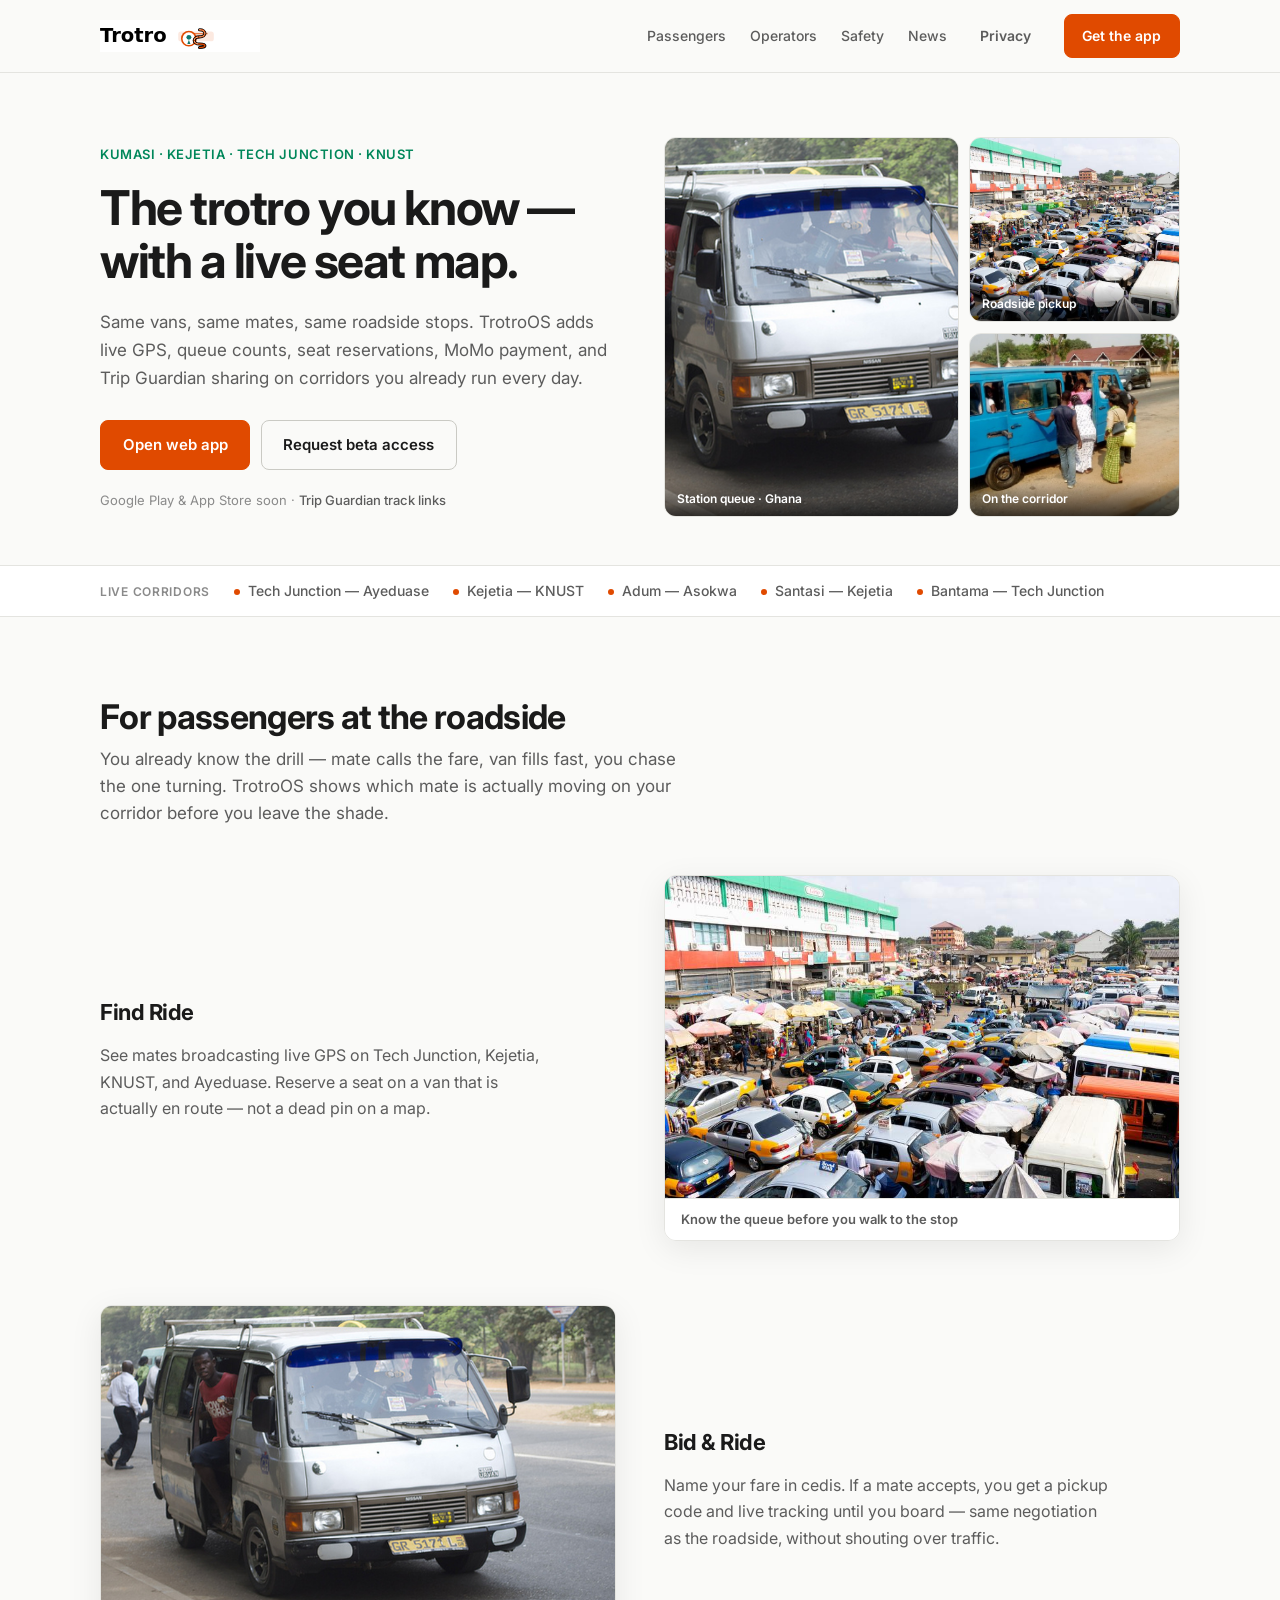
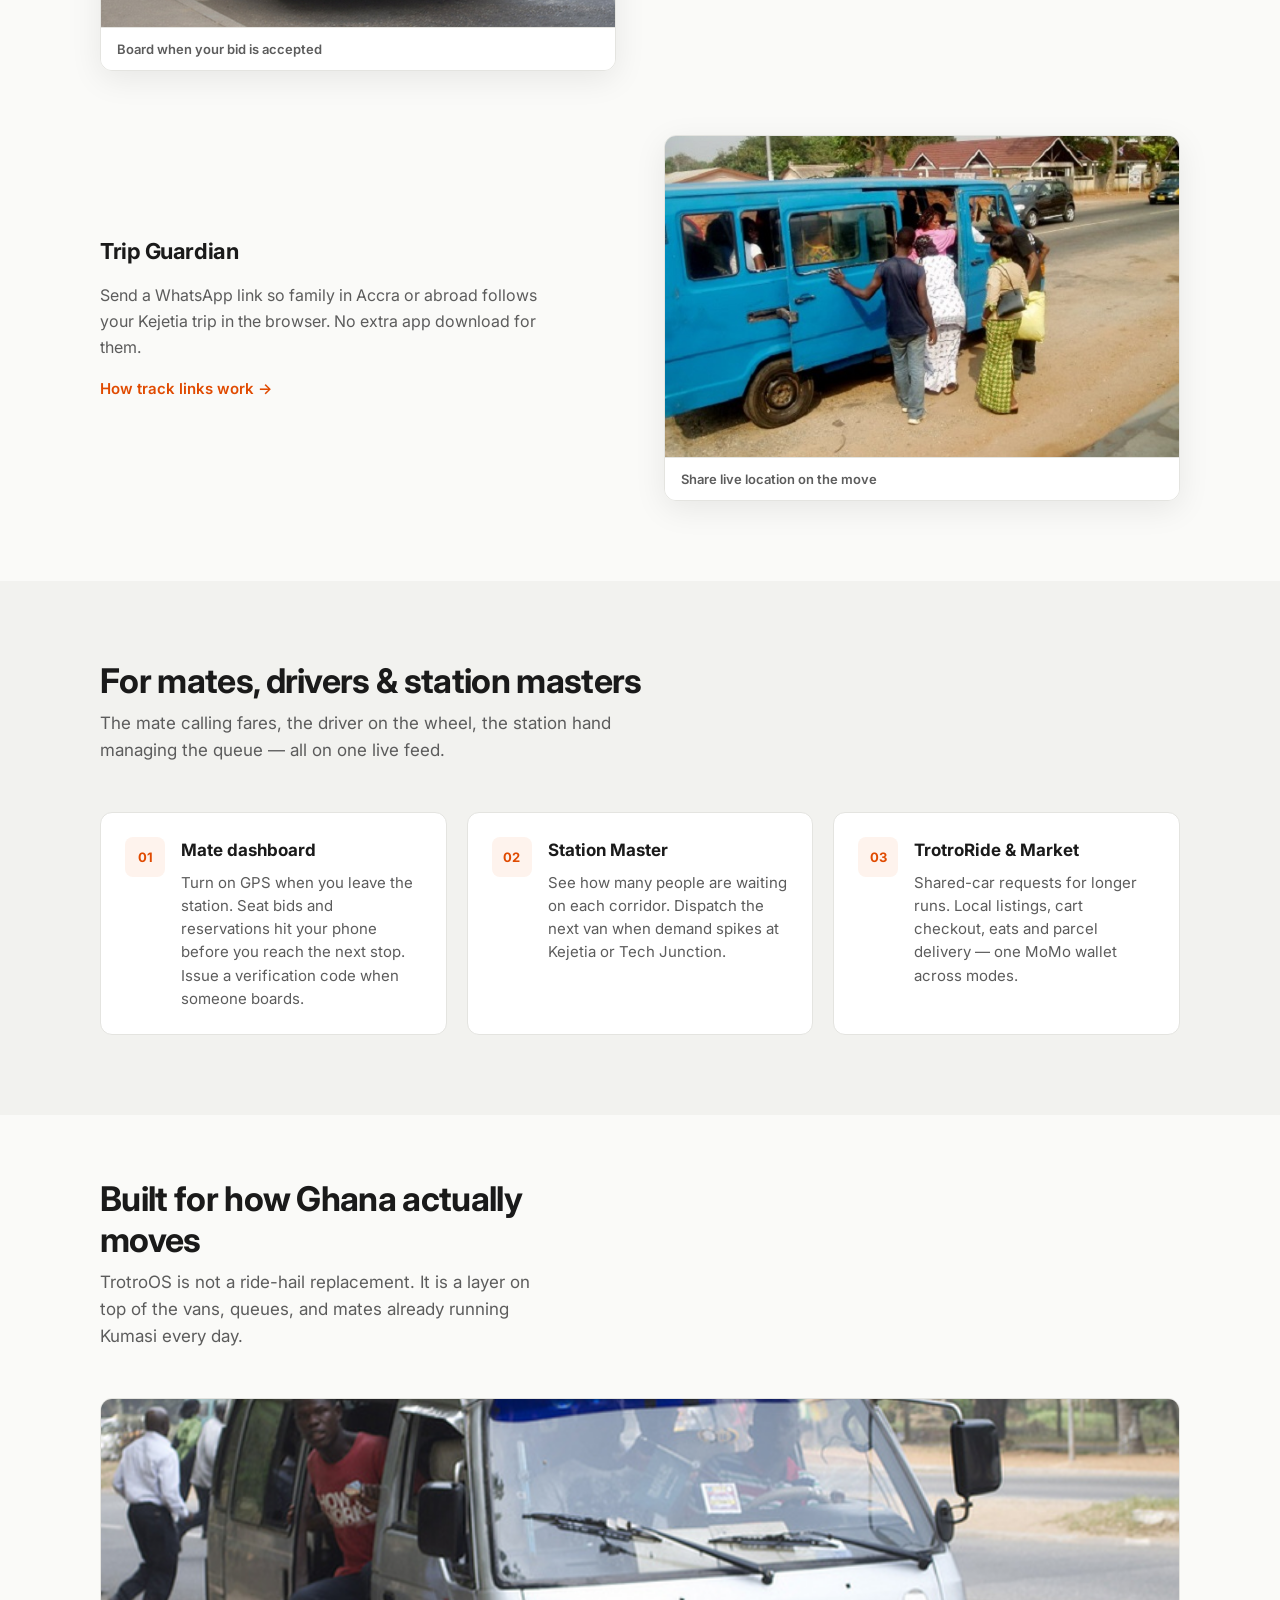
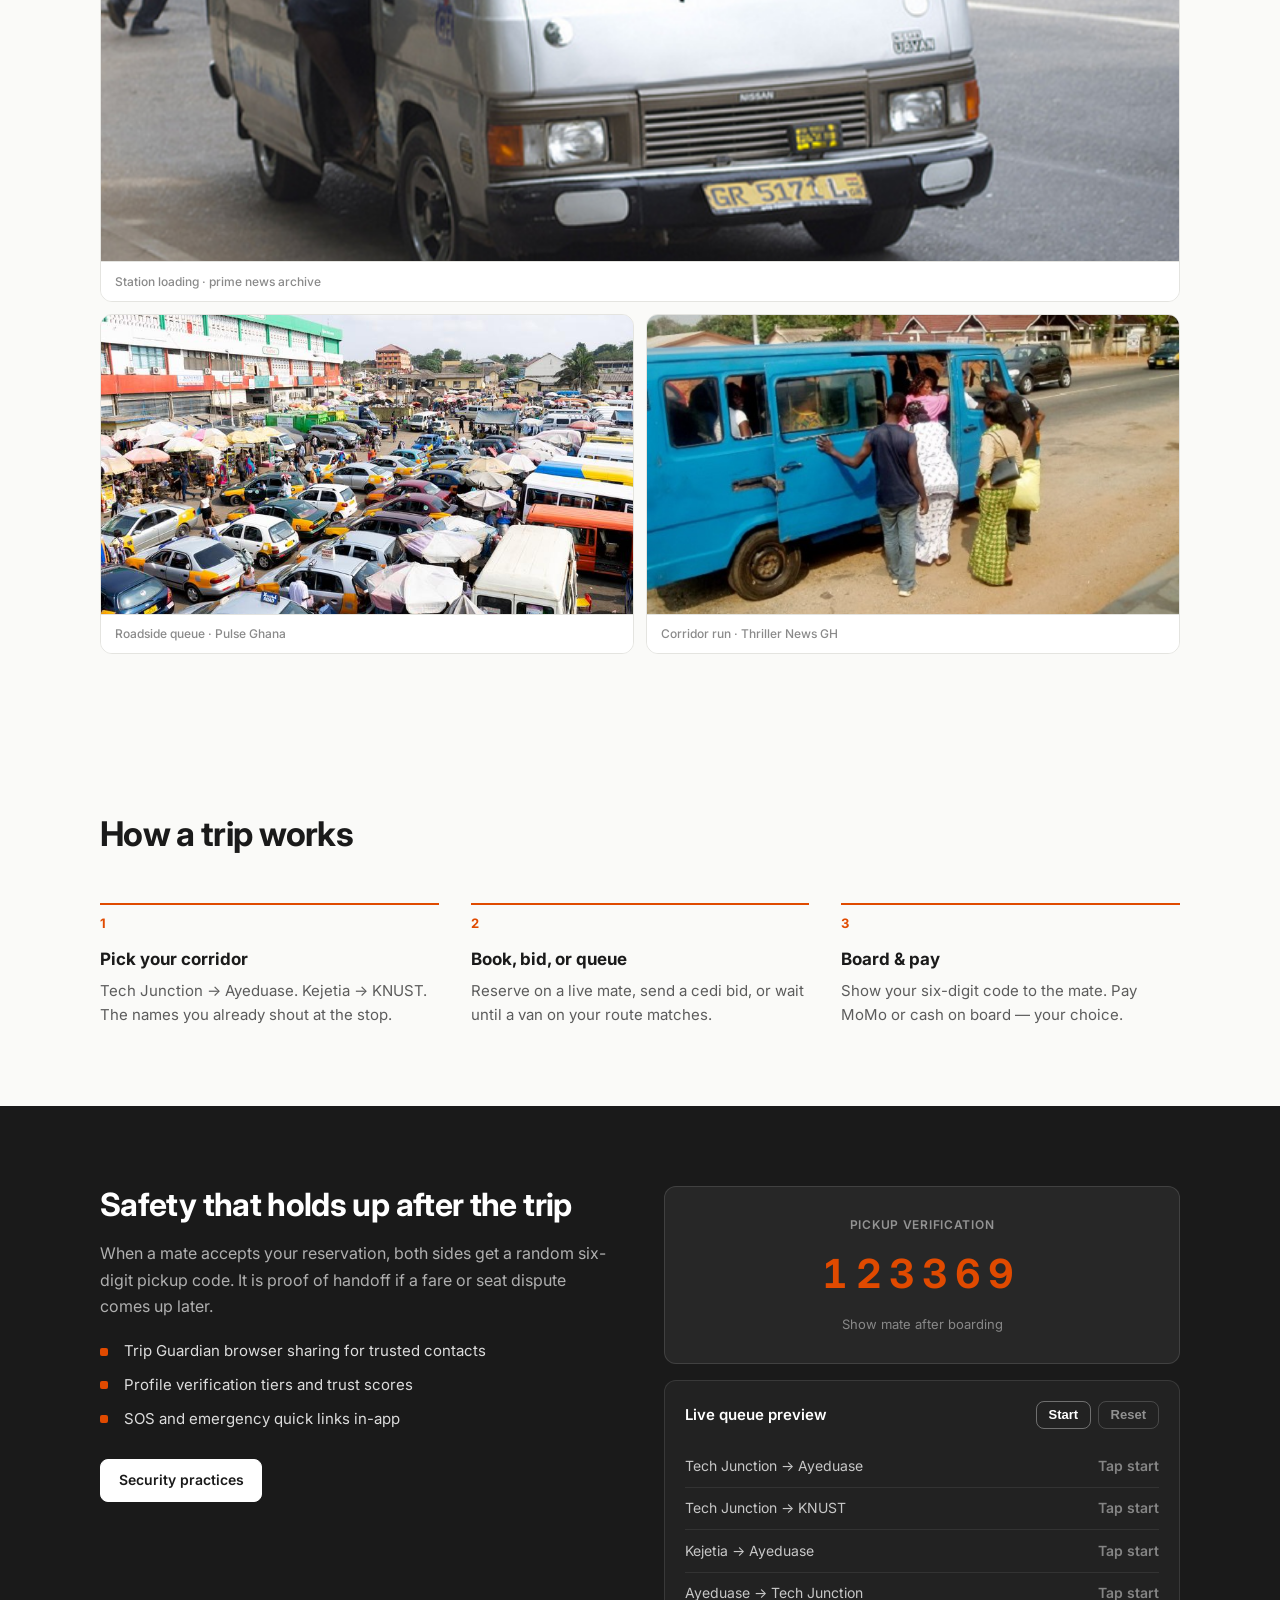
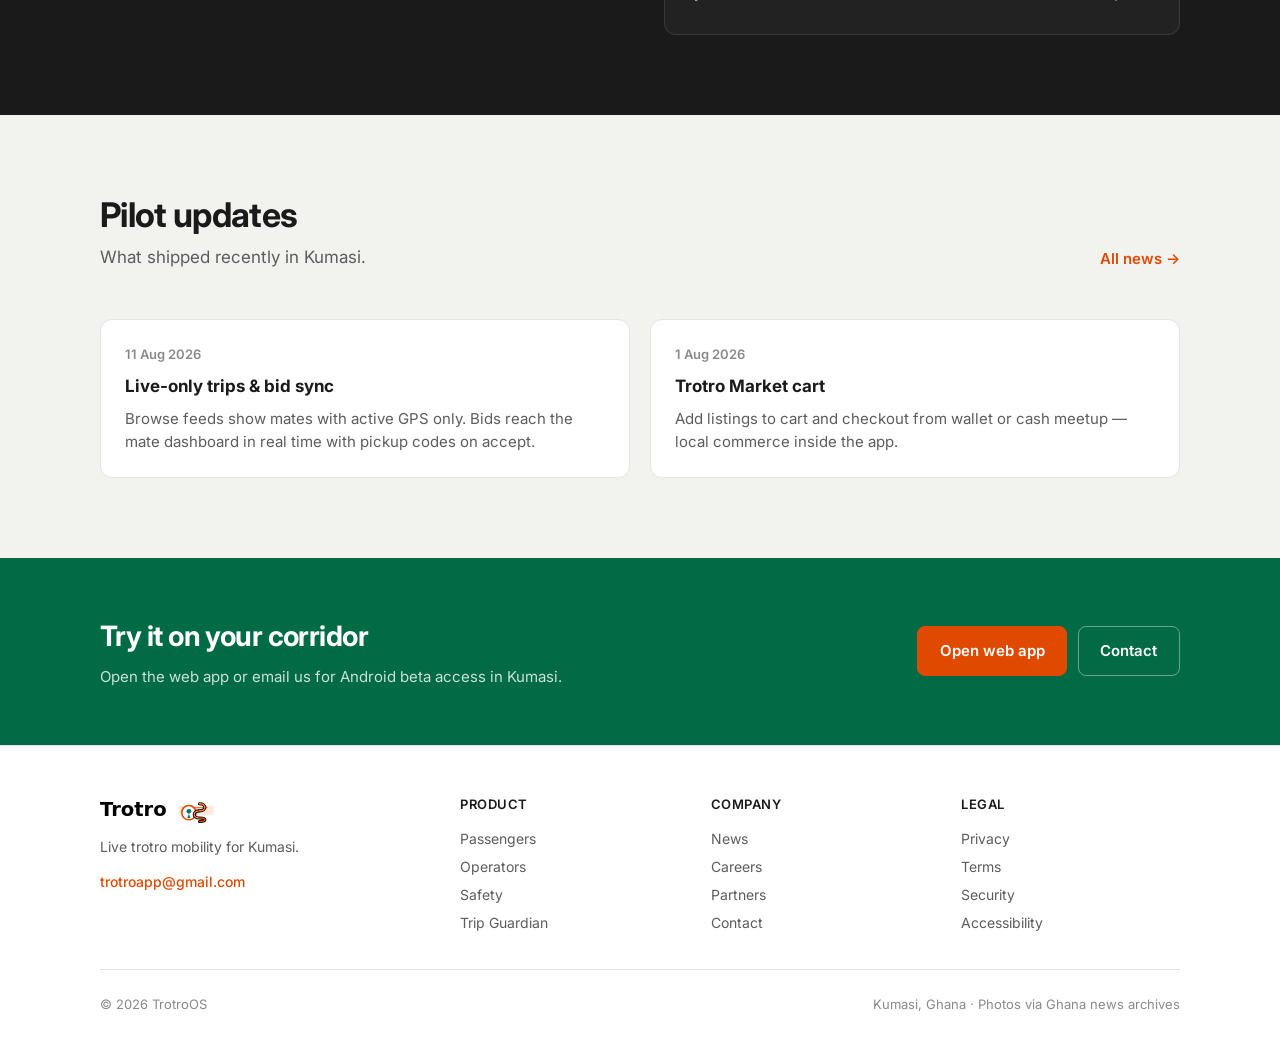
==== commit 5da4d7bd: "Replace phone mockups with real Ghana trotro photography. Hero collage, feature photo panels, photo " ====
--- a/index.html
+++ b/index.html
@@ -20,10 +20,10 @@
     />
     <meta property="og:type" content="website" />
     <meta property="og:url" content="https://trotroos.app/" />
-    <meta property="og:image" content="https://trotroos.app/images/og-cover.png" />
-    <meta property="og:image:width" content="1200" />
-    <meta property="og:image:height" content="630" />
-    <meta name="twitter:image" content="https://trotroos.app/images/og-cover.png" />
+    <meta property="og:image" content="https://trotroos.app/images/photos/trotro-station.png" />
+    <meta property="og:image:width" content="715" />
+    <meta property="og:image:height" content="481" />
+    <meta name="twitter:image" content="https://trotroos.app/images/photos/trotro-station.png" />
     <meta property="og:locale" content="en_GH" />
     <meta name="twitter:card" content="summary_large_image" />
     <meta name="twitter:title" content="TrotroOS — Trotro rides, live in Kumasi" />
@@ -86,11 +86,12 @@
       <section class="hero">
         <div class="container hero-grid">
           <div class="hero-copy">
-            <p class="hero-label">Kumasi pilot</p>
-            <h1>See the trotro before you run for it.</h1>
+            <p class="hero-label">Kumasi · Kejetia · Tech Junction · KNUST</p>
+            <h1>The trotro you know — with a live seat map.</h1>
             <p class="hero-lead">
-              Live mate GPS on Tech Junction, Kejetia, KNUST, and Ayeduase corridors.
-              Reserve a seat, bid your fare, or join the queue — pay with MoMo when you board.
+              Same vans, same mates, same roadside stops. TrotroOS adds live GPS, queue counts,
+              seat reservations, MoMo payment, and Trip Guardian sharing on corridors you already
+              run every day.
             </p>
             <div class="hero-actions" id="download">
               <a class="btn btn-primary btn-lg" href="https://trotroos.app" data-web-app-link>
@@ -104,38 +105,49 @@
               </a>
             </div>
             <p class="hero-meta">
-              Store listings coming soon ·
-              <a href="/track.html">Trip Guardian sharing</a>
+              Google Play &amp; App Store soon ·
+              <a href="/track.html">Trip Guardian track links</a>
             </p>
           </div>
 
-          <div class="hero-device">
-            <div class="device-frame">
+          <div class="hero-photos" aria-label="Trotro vans in Ghana">
+            <figure class="hero-photos__main">
               <img
-                class="device-screenshot"
-                src="/images/store/01-find-ride.png"
-                width="390"
-                height="844"
-                alt="Find Ride screen showing live mates along a Kumasi corridor"
-                data-preview-image
+                src="/images/photos/trotro-station.png"
+                width="715"
+                height="481"
+                alt="Passengers boarding a trotro van at a Ghana station"
                 loading="eager"
-                decoding="async"
               />
-            </div>
-            <div class="device-tabs" role="tablist" aria-label="App preview">
-              <button type="button" class="device-tab is-active" data-mode="passenger">
-                Passenger
-              </button>
-              <button type="button" class="device-tab" data-mode="mate">Mate</button>
-              <button type="button" class="device-tab" data-mode="station">Station</button>
-            </div>
+              <figcaption>Station queue · Ghana</figcaption>
+            </figure>
+            <figure class="hero-photos__side hero-photos__side--top">
+              <img
+                src="/images/photos/trotro-queue.jpg"
+                width="770"
+                height="513"
+                alt="People waiting for trotro at a roadside stop"
+                loading="eager"
+              />
+              <figcaption>Roadside pickup</figcaption>
+            </figure>
+            <figure class="hero-photos__side hero-photos__side--bottom">
+              <img
+                src="/images/photos/trotro-road.jpg"
+                width="585"
+                height="417"
+                alt="Trotro van on a Ghana road"
+                loading="eager"
+              />
+              <figcaption>On the corridor</figcaption>
+            </figure>
           </div>
         </div>
       </section>
 
       <div class="corridor-bar" aria-label="Active corridors">
         <div class="container corridor-bar-inner">
-          <span class="corridor-bar-label">Corridors</span>
+          <span class="corridor-bar-label">Live corridors</span>
           <ul class="corridor-list">
             <li>Tech Junction — Ayeduase</li>
             <li>Kejetia — KNUST</li>
@@ -149,63 +161,71 @@
       <section class="section" id="passengers">
         <div class="container">
           <header class="section-intro">
-            <h2>For passengers</h2>
-            <p>Less waiting at the roadside. More certainty about seat and fare.</p>
+            <h2>For passengers at the roadside</h2>
+            <p>
+              You already know the drill — mate calls the fare, van fills fast, you chase the
+              one turning. TrotroOS shows which mate is actually moving on your corridor before
+              you leave the shade.
+            </p>
           </header>
           <div class="feature-rows">
             <article class="feature-row">
               <div class="feature-row__copy">
                 <h3>Find Ride</h3>
                 <p>
-                  Mates with active GPS appear on your corridor map — not placeholder pins.
-                  Tap to reserve a seat before the van fills up.
+                  See mates broadcasting live GPS on Tech Junction, Kejetia, KNUST, and Ayeduase.
+                  Reserve a seat on a van that is actually en route — not a dead pin on a map.
                 </p>
               </div>
-              <figure class="feature-row__media">
+              <figure class="feature-row__photo">
                 <img
-                  src="/images/store/01-find-ride.png"
-                  width="390"
-                  height="844"
-                  alt="Find Ride map with live mate locations"
+                  src="/images/photos/trotro-queue.jpg"
+                  width="770"
+                  height="513"
+                  alt="Passengers waiting for trotro at a Ghana roadside"
                   loading="lazy"
                 />
+                <figcaption>Know the queue before you walk to the stop</figcaption>
               </figure>
             </article>
             <article class="feature-row feature-row--reverse">
               <div class="feature-row__copy">
                 <h3>Bid &amp; Ride</h3>
                 <p>
-                  Name your fare and wait for a mate to accept. Offers sync to the mate dashboard
-                  in real time, with a pickup code when you're matched.
+                  Name your fare in cedis. If a mate accepts, you get a pickup code and live
+                  tracking until you board — same negotiation as the roadside, without shouting
+                  over traffic.
                 </p>
               </div>
-              <figure class="feature-row__media">
+              <figure class="feature-row__photo">
                 <img
-                  src="/images/screens/png/bid-ride.png"
-                  width="390"
-                  height="844"
-                  alt="Bid and Ride fare offer screen"
+                  src="/images/photos/trotro-station.png"
+                  width="715"
+                  height="481"
+                  alt="Trotro van loading passengers at a station in Ghana"
                   loading="lazy"
                 />
+                <figcaption>Board when your bid is accepted</figcaption>
               </figure>
             </article>
             <article class="feature-row">
               <div class="feature-row__copy">
                 <h3>Trip Guardian</h3>
                 <p>
-                  Share a track link over WhatsApp so family follows your trip in the browser —
-                  no app install needed on their end.
+                  Send a WhatsApp link so family in Accra or abroad follows your Kejetia trip in
+                  the browser. No extra app download for them.
                 </p>
                 <a class="text-link" href="/track.html">How track links work →</a>
               </div>
-              <figure class="feature-row__media">
+              <figure class="feature-row__photo">
                 <img
-                  src="/images/screens/png/trip-guardian.png"
-                  width="390"
-                  height="844"
-                  alt="Trip Guardian live sharing screen"
+                  src="/images/photos/trotro-road.jpg"
+                  width="585"
+                  height="417"
+                  alt="Trotro travelling on a road in Ghana"
                   loading="lazy"
                 />
+                <figcaption>Share live location on the move</figcaption>
               </figure>
             </article>
           </div>
@@ -215,61 +235,88 @@
       <section class="section section-muted" id="operators">
         <div class="container">
           <header class="section-intro">
-            <h2>For mates &amp; stations</h2>
-            <p>One live data layer for everyone running the vehicle or the queue.</p>
+            <h2>For mates, drivers &amp; station masters</h2>
+            <p>
+              The mate calling fares, the driver on the wheel, the station hand managing the
+              queue — all on one live feed.
+            </p>
           </header>
           <div class="role-cards">
             <article class="role-card">
-              <img
-                class="role-card__img"
-                src="/images/store/04-mate-dashboard.png"
-                width="390"
-                height="844"
-                alt=""
-                loading="lazy"
-              />
+              <div class="role-card__icon" aria-hidden="true">01</div>
               <div class="role-card__body">
                 <h3>Mate dashboard</h3>
                 <p>
-                  Broadcast GPS, accept seat bids, board passengers, and issue verification codes
-                  on accept.
+                  Turn on GPS when you leave the station. Seat bids and reservations hit your
+                  phone before you reach the next stop. Issue a verification code when someone
+                  boards.
                 </p>
               </div>
             </article>
             <article class="role-card">
-              <img
-                class="role-card__img"
-                src="/images/store/03-station-master.png"
-                width="390"
-                height="844"
-                alt=""
-                loading="lazy"
-              />
+              <div class="role-card__icon" aria-hidden="true">02</div>
               <div class="role-card__body">
                 <h3>Station Master</h3>
                 <p>
-                  Dispatch queues, read route demand, and get notified when passengers join a
-                  corridor wait list.
+                  See how many people are waiting on each corridor. Dispatch the next van when
+                  demand spikes at Kejetia or Tech Junction.
                 </p>
               </div>
             </article>
             <article class="role-card">
+              <div class="role-card__icon" aria-hidden="true">03</div>
+              <div class="role-card__body">
+                <h3>TrotroRide &amp; Market</h3>
+                <p>
+                  Shared-car requests for longer runs. Local listings, cart checkout, eats and
+                  parcel delivery — one MoMo wallet across modes.
+                </p>
+              </div>
+            </article>
+          </div>
+        </div>
+      </section>
+
+      <section class="section photo-strip" aria-label="Trotro in Ghana">
+        <div class="container">
+          <header class="section-intro section-intro--narrow">
+            <h2>Built for how Ghana actually moves</h2>
+            <p>
+              TrotroOS is not a ride-hail replacement. It is a layer on top of the vans, queues,
+              and mates already running Kumasi every day.
+            </p>
+          </header>
+          <div class="photo-grid">
+            <figure class="photo-grid__item photo-grid__item--wide">
               <img
-                class="role-card__img"
-                src="/images/screens/png/market.png"
-                width="390"
-                height="844"
-                alt=""
+                src="/images/photos/trotro-station.png"
+                width="715"
+                height="481"
+                alt="Trotro vans lined up at a station with passengers boarding"
                 loading="lazy"
               />
-              <div class="role-card__body">
-                <h3>Market &amp; more</h3>
-                <p>
-                  TrotroRide shared cars, local listings with cart checkout, eats and parcel
-                  delivery — one wallet across modes.
-                </p>
-              </div>
-            </article>
+              <figcaption>Station loading · prime news archive</figcaption>
+            </figure>
+            <figure class="photo-grid__item">
+              <img
+                src="/images/photos/trotro-queue.jpg"
+                width="770"
+                height="513"
+                alt="Commuters waiting for trotro"
+                loading="lazy"
+              />
+              <figcaption>Roadside queue · Pulse Ghana</figcaption>
+            </figure>
+            <figure class="photo-grid__item">
+              <img
+                src="/images/photos/trotro-road.jpg"
+                width="585"
+                height="417"
+                alt="Trotro on a Ghana highway"
+                loading="lazy"
+              />
+              <figcaption>Corridor run · Thriller News GH</figcaption>
+            </figure>
           </div>
         </div>
       </section>
@@ -282,18 +329,18 @@
           <ol class="steps-row">
             <li>
               <span class="steps-row__num">1</span>
-              <h3>Choose corridor</h3>
-              <p>Pick the route you take daily — same names you use at the station.</p>
+              <h3>Pick your corridor</h3>
+              <p>Tech Junction → Ayeduase. Kejetia → KNUST. The names you already shout at the stop.</p>
             </li>
             <li>
               <span class="steps-row__num">2</span>
-              <h3>Book or bid</h3>
-              <p>Reserve on a live mate, send a fare bid, or wait in queue until one matches.</p>
+              <h3>Book, bid, or queue</h3>
+              <p>Reserve on a live mate, send a cedi bid, or wait until a van on your route matches.</p>
             </li>
             <li>
               <span class="steps-row__num">3</span>
               <h3>Board &amp; pay</h3>
-              <p>Show your verification code, follow GPS, pay with MoMo or on board.</p>
+              <p>Show your six-digit code to the mate. Pay MoMo or cash on board — your choice.</p>
             </li>
           </ol>
         </div>
@@ -305,7 +352,7 @@
             <h2>Safety that holds up after the trip</h2>
             <p>
               When a mate accepts your reservation, both sides get a random six-digit pickup code.
-              It's proof of handoff if a fare or seat dispute comes up later.
+              It is proof of handoff if a fare or seat dispute comes up later.
             </p>
             <ul class="check-list">
               <li>Trip Guardian browser sharing for trusted contacts</li>
@@ -451,7 +498,7 @@
       </div>
       <div class="container footer-bottom">
         <span>© <span data-year></span> TrotroOS</span>
-        <span>Kumasi, Ghana</span>
+        <span>Kumasi, Ghana · Photos via Ghana news archives</span>
       </div>
     </footer>
 
--- a/css/styles.css
+++ b/css/styles.css
@@ -303,65 +303,50 @@
   color: var(--orange);
 }
 
-.hero-device {
-  display: flex;
-  flex-direction: column;
-  align-items: center;
-  gap: 1rem;
-}
-
-.device-frame {
-  width: min(100%, 260px);
-  border-radius: 28px;
+/* Hero photo collage */
+
+.hero-photos {
+  display: grid;
+  grid-template-columns: 1.4fr 1fr;
+  grid-template-rows: 1fr 1fr;
+  gap: 0.65rem;
+  min-height: 380px;
+}
+
+.hero-photos__main {
+  grid-row: 1 / -1;
+  margin: 0;
+  position: relative;
+  border-radius: var(--radius-lg);
   overflow: hidden;
   border: 1px solid var(--border);
-  box-shadow:
-    0 2px 4px rgba(0, 0, 0, 0.04),
-    0 16px 48px rgba(0, 0, 0, 0.1);
-  background: var(--surface);
-}
-
-.device-screenshot {
+}
+
+.hero-photos__side {
+  margin: 0;
+  position: relative;
+  border-radius: var(--radius-lg);
+  overflow: hidden;
+  border: 1px solid var(--border);
+}
+
+.hero-photos img {
   width: 100%;
-  aspect-ratio: 390 / 844;
+  height: 100%;
   object-fit: cover;
-  object-position: top center;
-}
-
-.device-tabs {
-  display: flex;
-  gap: 0.35rem;
-  padding: 0.25rem;
-  background: var(--bg-muted);
-  border-radius: var(--radius);
-  border: 1px solid var(--border);
-}
-
-.device-tab {
-  border: none;
-  background: transparent;
-  color: var(--ink-muted);
-  font: inherit;
-  font-size: 0.8125rem;
-  font-weight: 600;
-  padding: 0.45rem 0.85rem;
-  border-radius: 6px;
-  cursor: pointer;
-  transition: background var(--ease), color var(--ease);
-}
-
-.device-tab.is-active {
-  background: var(--surface);
-  color: var(--ink);
-  box-shadow: 0 1px 2px rgba(0, 0, 0, 0.06);
-}
-
-/* Legacy tab class alias */
-.mode-tab {
-  border: none;
-  background: transparent;
-  font: inherit;
-  cursor: pointer;
+  display: block;
+}
+
+.hero-photos figcaption {
+  position: absolute;
+  left: 0;
+  right: 0;
+  bottom: 0;
+  padding: 0.5rem 0.75rem;
+  font-size: 0.75rem;
+  font-weight: 600;
+  color: #fff;
+  background: linear-gradient(transparent, rgba(0, 0, 0, 0.72));
 }
 
 /* ─── Corridor bar ─── */
@@ -489,7 +474,7 @@
   order: 2;
 }
 
-.feature-row--reverse .feature-row__media {
+.feature-row--reverse .feature-row__photo {
   order: 1;
 }
 
@@ -513,20 +498,28 @@
   margin-top: 1rem;
 }
 
-.feature-row__media {
-  margin: 0;
-  display: flex;
-  justify-content: center;
-}
-
-.feature-row__media img {
-  width: min(100%, 220px);
-  border-radius: 20px;
+.feature-row__photo {
+  margin: 0;
+  border-radius: var(--radius-lg);
+  overflow: hidden;
   border: 1px solid var(--border);
-  box-shadow: 0 12px 40px rgba(0, 0, 0, 0.08);
-  aspect-ratio: 390 / 844;
+  box-shadow: 0 8px 32px rgba(0, 0, 0, 0.08);
+}
+
+.feature-row__photo img {
+  width: 100%;
+  aspect-ratio: 16 / 10;
   object-fit: cover;
-  object-position: top;
+  display: block;
+}
+
+.feature-row__photo figcaption {
+  padding: 0.65rem 1rem;
+  font-size: 0.8125rem;
+  font-weight: 600;
+  color: var(--ink-muted);
+  background: var(--surface);
+  border-top: 1px solid var(--border);
 }
 
 /* Role cards */
@@ -538,22 +531,30 @@
 }
 
 .role-card {
+  display: flex;
+  gap: 1rem;
+  align-items: flex-start;
   background: var(--surface);
   border: 1px solid var(--border);
   border-radius: var(--radius-lg);
-  overflow: hidden;
-}
-
-.role-card__img {
-  width: 100%;
-  aspect-ratio: 390 / 844;
-  object-fit: cover;
-  object-position: top;
-  border-bottom: 1px solid var(--border);
+  padding: 1.5rem;
+}
+
+.role-card__icon {
+  flex-shrink: 0;
+  width: 2.5rem;
+  height: 2.5rem;
+  display: grid;
+  place-items: center;
+  border-radius: var(--radius);
+  background: var(--orange-soft);
+  color: var(--orange);
+  font-size: 0.8125rem;
+  font-weight: 700;
 }
 
 .role-card__body {
-  padding: 1.25rem;
+  min-width: 0;
 }
 
 .role-card__body h3 {
@@ -567,6 +568,50 @@
   font-size: 0.9375rem;
   color: var(--ink-muted);
   line-height: 1.55;
+}
+
+/* Photo grid */
+
+.photo-strip {
+  padding-top: 4rem;
+}
+
+.photo-grid {
+  display: grid;
+  grid-template-columns: repeat(2, 1fr);
+  grid-template-rows: auto auto;
+  gap: 0.75rem;
+}
+
+.photo-grid__item {
+  margin: 0;
+  border-radius: var(--radius-lg);
+  overflow: hidden;
+  border: 1px solid var(--border);
+}
+
+.photo-grid__item--wide {
+  grid-column: 1 / -1;
+}
+
+.photo-grid__item img {
+  width: 100%;
+  aspect-ratio: 16 / 9;
+  object-fit: cover;
+  display: block;
+}
+
+.photo-grid__item--wide img {
+  aspect-ratio: 21 / 9;
+}
+
+.photo-grid__item figcaption {
+  padding: 0.6rem 0.85rem;
+  font-size: 0.75rem;
+  font-weight: 500;
+  color: var(--ink-faint);
+  background: var(--surface);
+  border-top: 1px solid var(--border);
 }
 
 /* Steps */
@@ -1235,8 +1280,23 @@
   }
 
   .feature-row--reverse .feature-row__copy,
-  .feature-row--reverse .feature-row__media {
+  .feature-row--reverse .feature-row__photo {
     order: unset;
+  }
+
+  .hero-photos {
+    grid-template-columns: 1fr 1fr;
+    min-height: 280px;
+  }
+
+  .hero-photos__main {
+    grid-row: auto;
+    grid-column: 1 / -1;
+    max-height: 260px;
+  }
+
+  .photo-grid__item--wide {
+    grid-column: auto;
   }
 
   .section-intro--split {
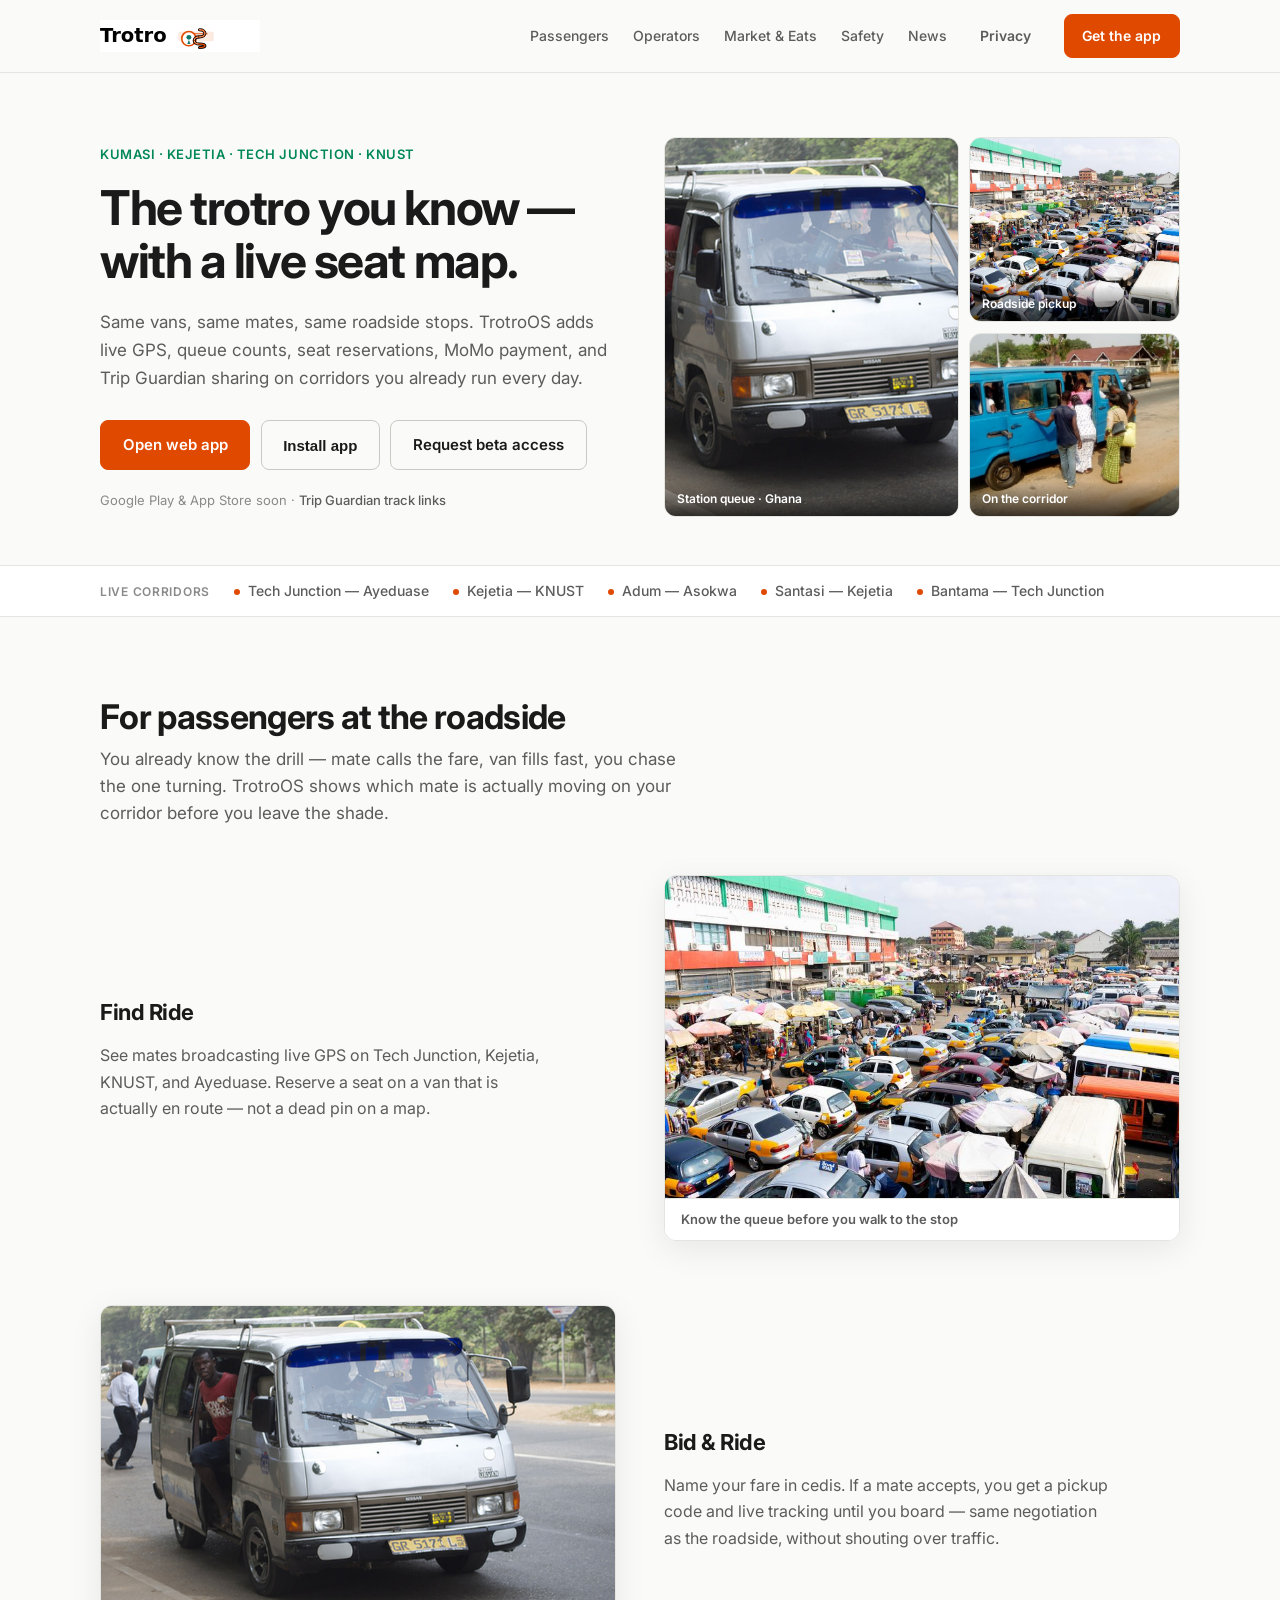
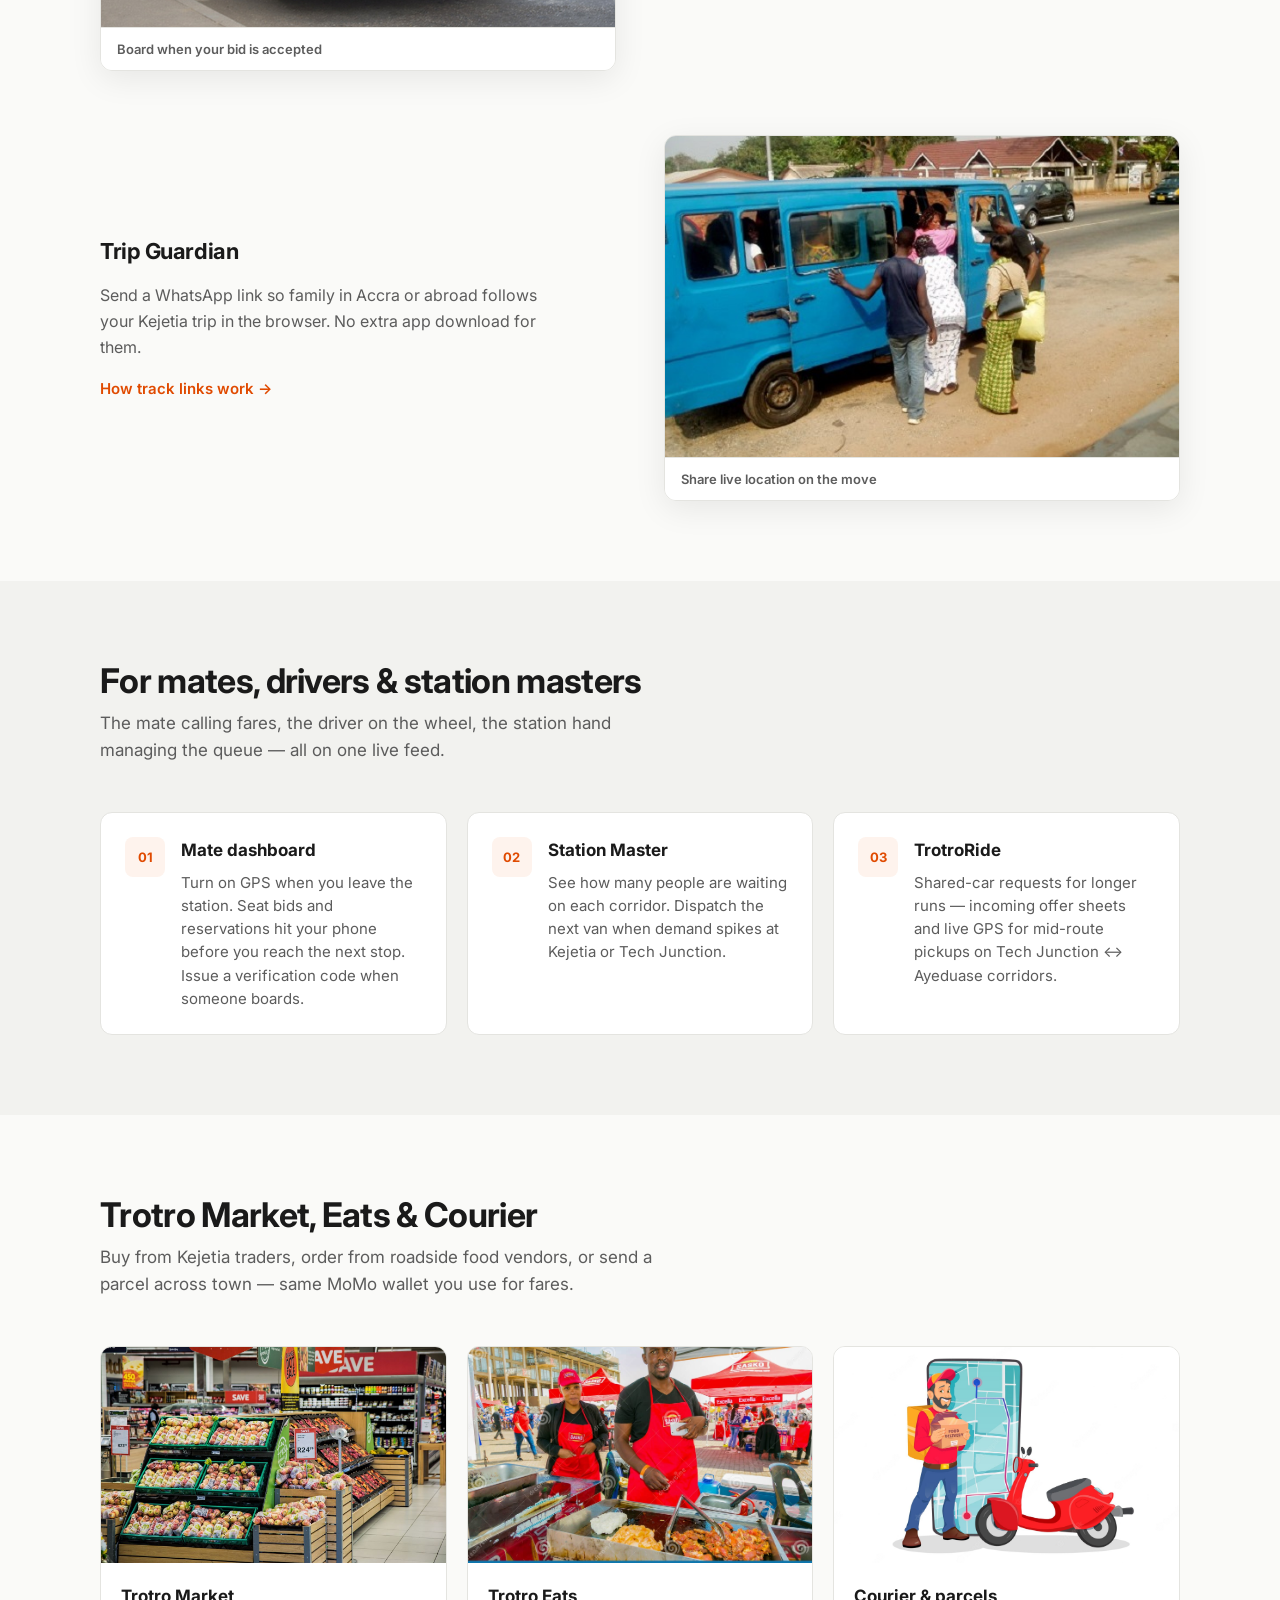
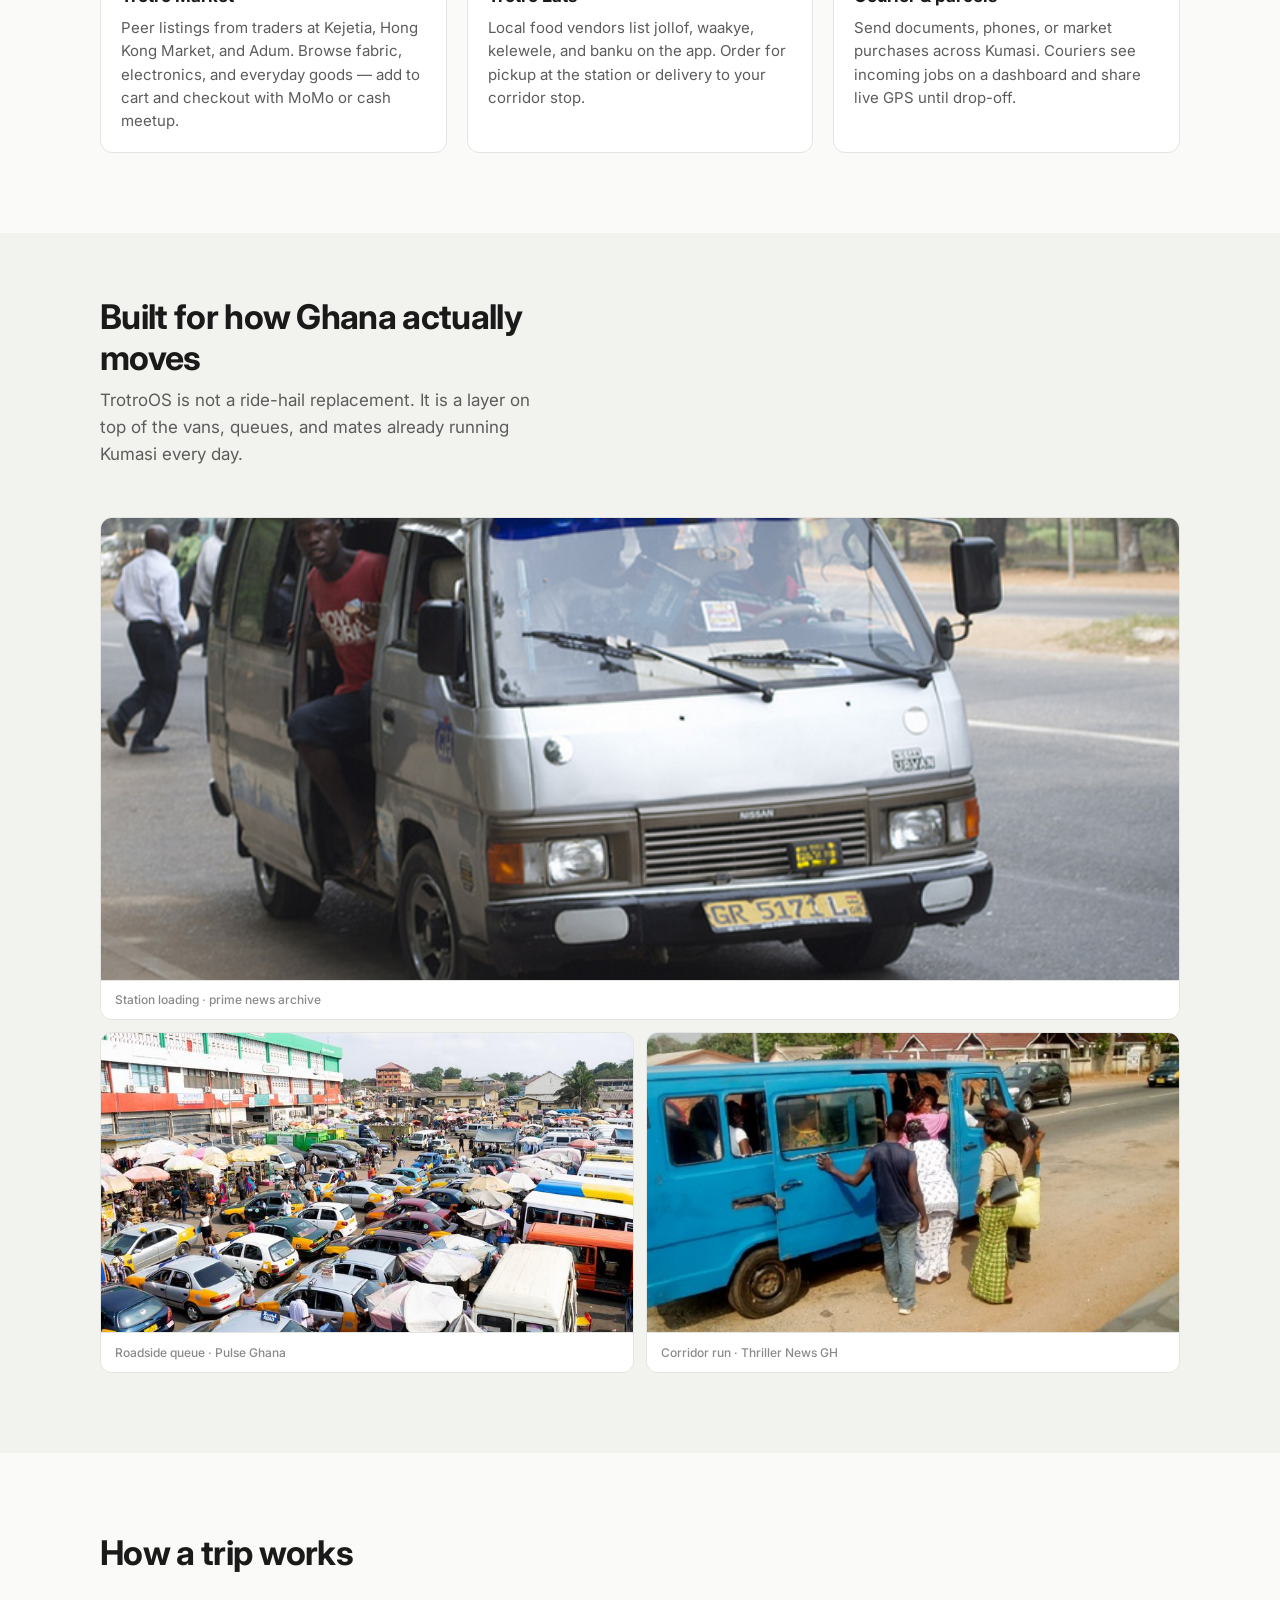
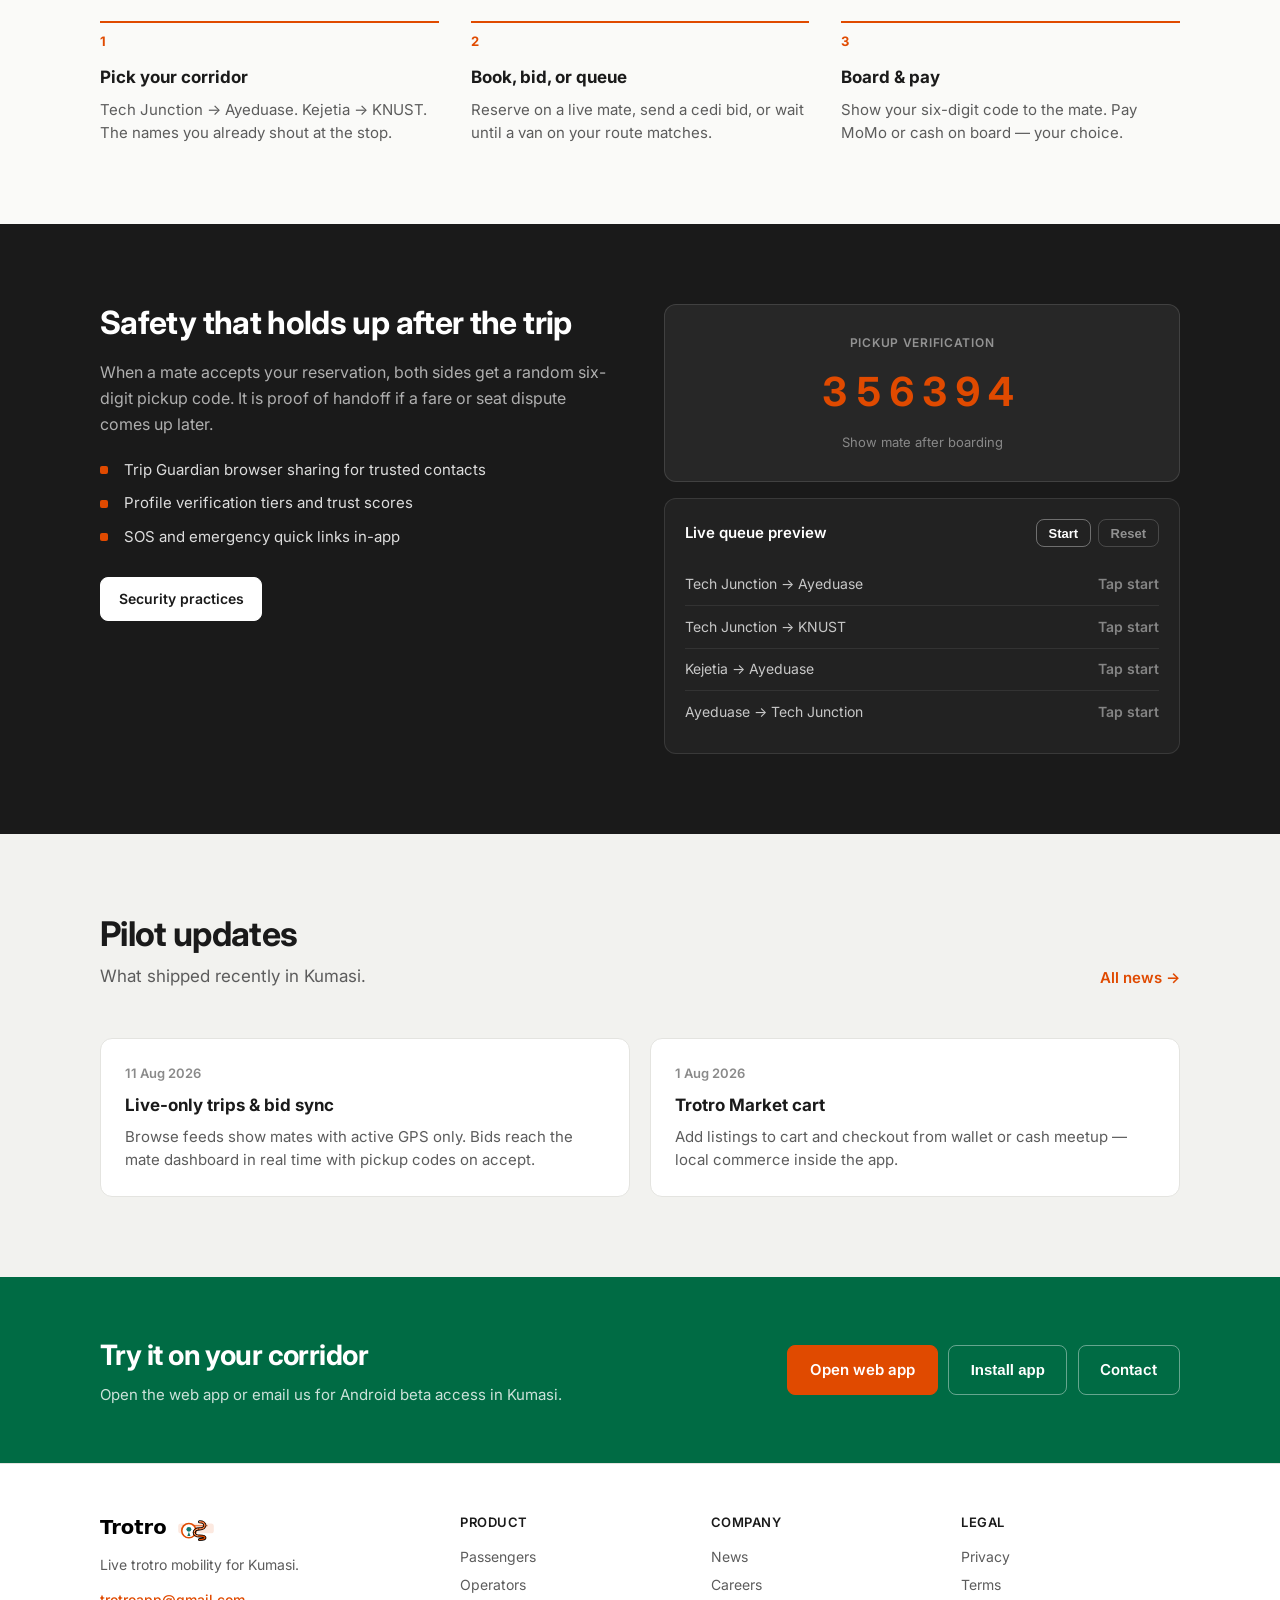
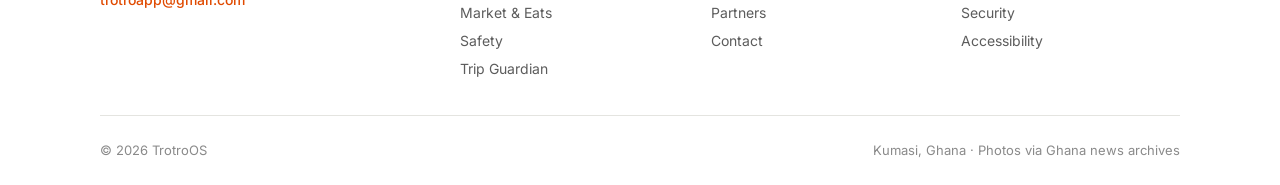
==== commit 2087972f: "Add web app, PWA, and Market/Eats/Courier section. Full Expo app at /app/, install manifest, commerc" ====
--- a/index.html
+++ b/index.html
@@ -1,5 +1,5 @@
 <!doctype html>
-<html lang="en-GH" data-web-app-url="https://trotroos.app">
+<html lang="en-GH" data-web-app-url="/app/">
   <head>
     <meta charset="utf-8" />
     <meta name="viewport" content="width=device-width, initial-scale=1" />
@@ -28,7 +28,12 @@
     <meta name="twitter:card" content="summary_large_image" />
     <meta name="twitter:title" content="TrotroOS — Trotro rides, live in Kumasi" />
     <link rel="canonical" href="https://trotroos.app/" />
-    <meta name="theme-color" content="#fafaf8" />
+    <meta name="theme-color" content="#e04a00" />
+    <meta name="mobile-web-app-capable" content="yes" />
+    <meta name="apple-mobile-web-app-capable" content="yes" />
+    <meta name="apple-mobile-web-app-title" content="TrotroOS" />
+    <link rel="manifest" href="/manifest.webmanifest" />
+    <link rel="apple-touch-icon" href="/icons/icon-192.png" />
     <link rel="preconnect" href="https://fonts.googleapis.com" />
     <link rel="preconnect" href="https://fonts.gstatic.com" crossorigin />
     <link
@@ -74,6 +79,7 @@
         <nav class="site-nav" data-site-nav aria-label="Main">
           <a href="#passengers">Passengers</a>
           <a href="#operators">Operators</a>
+          <a href="#commerce">Market &amp; Eats</a>
           <a href="#safety">Safety</a>
           <a href="/news.html">News</a>
           <a class="btn btn-ghost" href="/privacy.html">Privacy</a>
@@ -94,9 +100,12 @@
               run every day.
             </p>
             <div class="hero-actions" id="download">
-              <a class="btn btn-primary btn-lg" href="https://trotroos.app" data-web-app-link>
+              <a class="btn btn-primary btn-lg" href="/app/" data-web-app-link>
                 Open web app
               </a>
+              <button type="button" class="btn btn-outline btn-lg install-btn" data-install-app hidden>
+                Install app
+              </button>
               <a
                 class="btn btn-outline btn-lg"
                 href="mailto:trotroapp@gmail.com?subject=TrotroOS%20Android%20beta"
@@ -266,18 +275,87 @@
             <article class="role-card">
               <div class="role-card__icon" aria-hidden="true">03</div>
               <div class="role-card__body">
-                <h3>TrotroRide &amp; Market</h3>
-                <p>
-                  Shared-car requests for longer runs. Local listings, cart checkout, eats and
-                  parcel delivery — one MoMo wallet across modes.
-                </p>
-              </div>
-            </article>
-          </div>
-        </div>
-      </section>
-
-      <section class="section photo-strip" aria-label="Trotro in Ghana">
+                <h3>TrotroRide</h3>
+                <p>
+                  Shared-car requests for longer runs — incoming offer sheets and live GPS for
+                  mid-route pickups on Tech Junction ↔ Ayeduase corridors.
+                </p>
+              </div>
+            </article>
+          </div>
+        </div>
+      </section>
+
+      <section class="section" id="commerce">
+        <div class="container">
+          <header class="section-intro">
+            <h2>Trotro Market, Eats &amp; Courier</h2>
+            <p>
+              Buy from Kejetia traders, order from roadside food vendors, or send a parcel across
+              town — same MoMo wallet you use for fares.
+            </p>
+          </header>
+          <div class="commerce-grid">
+            <article class="commerce-card">
+              <figure class="commerce-card__photo">
+                <img
+                  src="/images/photos/hong-kong-market.jpg"
+                  width="1120"
+                  height="630"
+                  alt="Busy open-air market stalls with shoppers and traders"
+                  loading="lazy"
+                />
+              </figure>
+              <div class="commerce-card__body">
+                <h3>Trotro Market</h3>
+                <p>
+                  Peer listings from traders at Kejetia, Hong Kong Market, and Adum. Browse
+                  fabric, electronics, and everyday goods — add to cart and checkout with MoMo
+                  or cash meetup.
+                </p>
+              </div>
+            </article>
+            <article class="commerce-card">
+              <figure class="commerce-card__photo">
+                <img
+                  src="/images/photos/food-vendors.jpg"
+                  width="1600"
+                  height="1157"
+                  alt="African street food vendors cooking and serving at an outdoor market"
+                  loading="lazy"
+                />
+              </figure>
+              <div class="commerce-card__body">
+                <h3>Trotro Eats</h3>
+                <p>
+                  Local food vendors list jollof, waakye, kelewele, and banku on the app. Order
+                  for pickup at the station or delivery to your corridor stop.
+                </p>
+              </div>
+            </article>
+            <article class="commerce-card">
+              <figure class="commerce-card__photo">
+                <img
+                  src="/images/photos/courier-delivery.jpg"
+                  width="2000"
+                  height="1455"
+                  alt="Courier on a scooter delivering a food package"
+                  loading="lazy"
+                />
+              </figure>
+              <div class="commerce-card__body">
+                <h3>Courier &amp; parcels</h3>
+                <p>
+                  Send documents, phones, or market purchases across Kumasi. Couriers see incoming
+                  jobs on a dashboard and share live GPS until drop-off.
+                </p>
+              </div>
+            </article>
+          </div>
+        </div>
+      </section>
+
+      <section class="section section-muted photo-strip" aria-label="Trotro in Ghana">
         <div class="container">
           <header class="section-intro section-intro--narrow">
             <h2>Built for how Ghana actually moves</h2>
@@ -444,9 +522,12 @@
             <p>Open the web app or email us for Android beta access in Kumasi.</p>
           </div>
           <div class="cta-band__actions">
-            <a class="btn btn-primary btn-lg" href="https://trotroos.app" data-web-app-link
+            <a class="btn btn-primary btn-lg" href="/app/" data-web-app-link
               >Open web app</a
             >
+            <button type="button" class="btn btn-outline btn-lg install-btn" data-install-app hidden>
+              Install app
+            </button>
             <a class="btn btn-outline btn-lg" href="mailto:trotroapp@gmail.com">Contact</a>
           </div>
         </div>
@@ -473,6 +554,7 @@
           <ul class="footer-links">
             <li><a href="#passengers">Passengers</a></li>
             <li><a href="#operators">Operators</a></li>
+            <li><a href="#commerce">Market &amp; Eats</a></li>
             <li><a href="#safety">Safety</a></li>
             <li><a href="/track.html">Trip Guardian</a></li>
           </ul>
--- a/css/styles.css
+++ b/css/styles.css
@@ -564,6 +564,49 @@
 }
 
 .role-card__body p {
+  margin: 0;
+  font-size: 0.9375rem;
+  color: var(--ink-muted);
+  line-height: 1.55;
+}
+
+/* Commerce grid */
+
+.commerce-grid {
+  display: grid;
+  grid-template-columns: repeat(3, 1fr);
+  gap: 1.25rem;
+}
+
+.commerce-card {
+  background: var(--surface);
+  border: 1px solid var(--border);
+  border-radius: var(--radius-lg);
+  overflow: hidden;
+}
+
+.commerce-card__photo {
+  margin: 0;
+}
+
+.commerce-card__photo img {
+  width: 100%;
+  aspect-ratio: 16 / 10;
+  object-fit: cover;
+  display: block;
+}
+
+.commerce-card__body {
+  padding: 1.25rem;
+}
+
+.commerce-card__body h3 {
+  margin: 0 0 0.4rem;
+  font-size: 1.0625rem;
+  font-weight: 700;
+}
+
+.commerce-card__body p {
   margin: 0;
   font-size: 0.9375rem;
   color: var(--ink-muted);
@@ -1273,6 +1316,7 @@
   .feature-row--reverse,
   .safety-layout,
   .role-cards,
+  .commerce-grid,
   .steps-row,
   .news-row,
   .footer-grid {
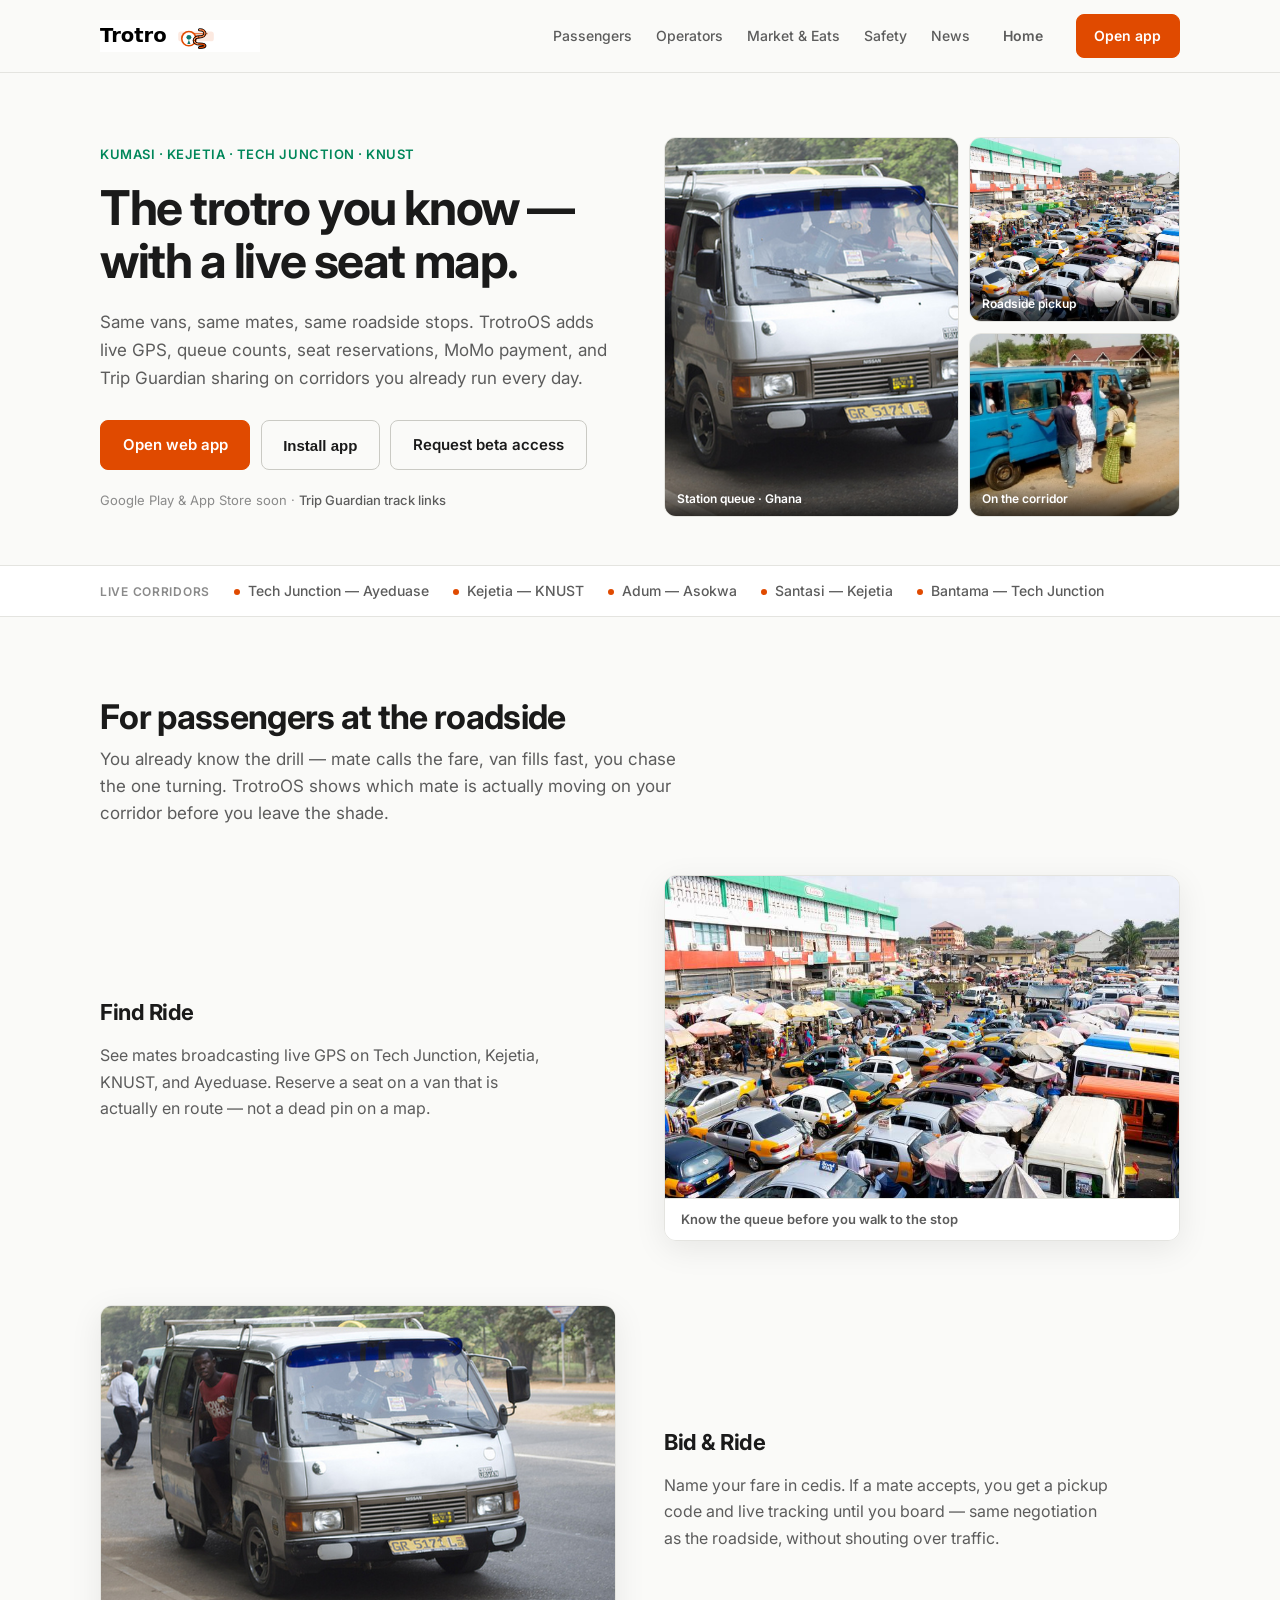
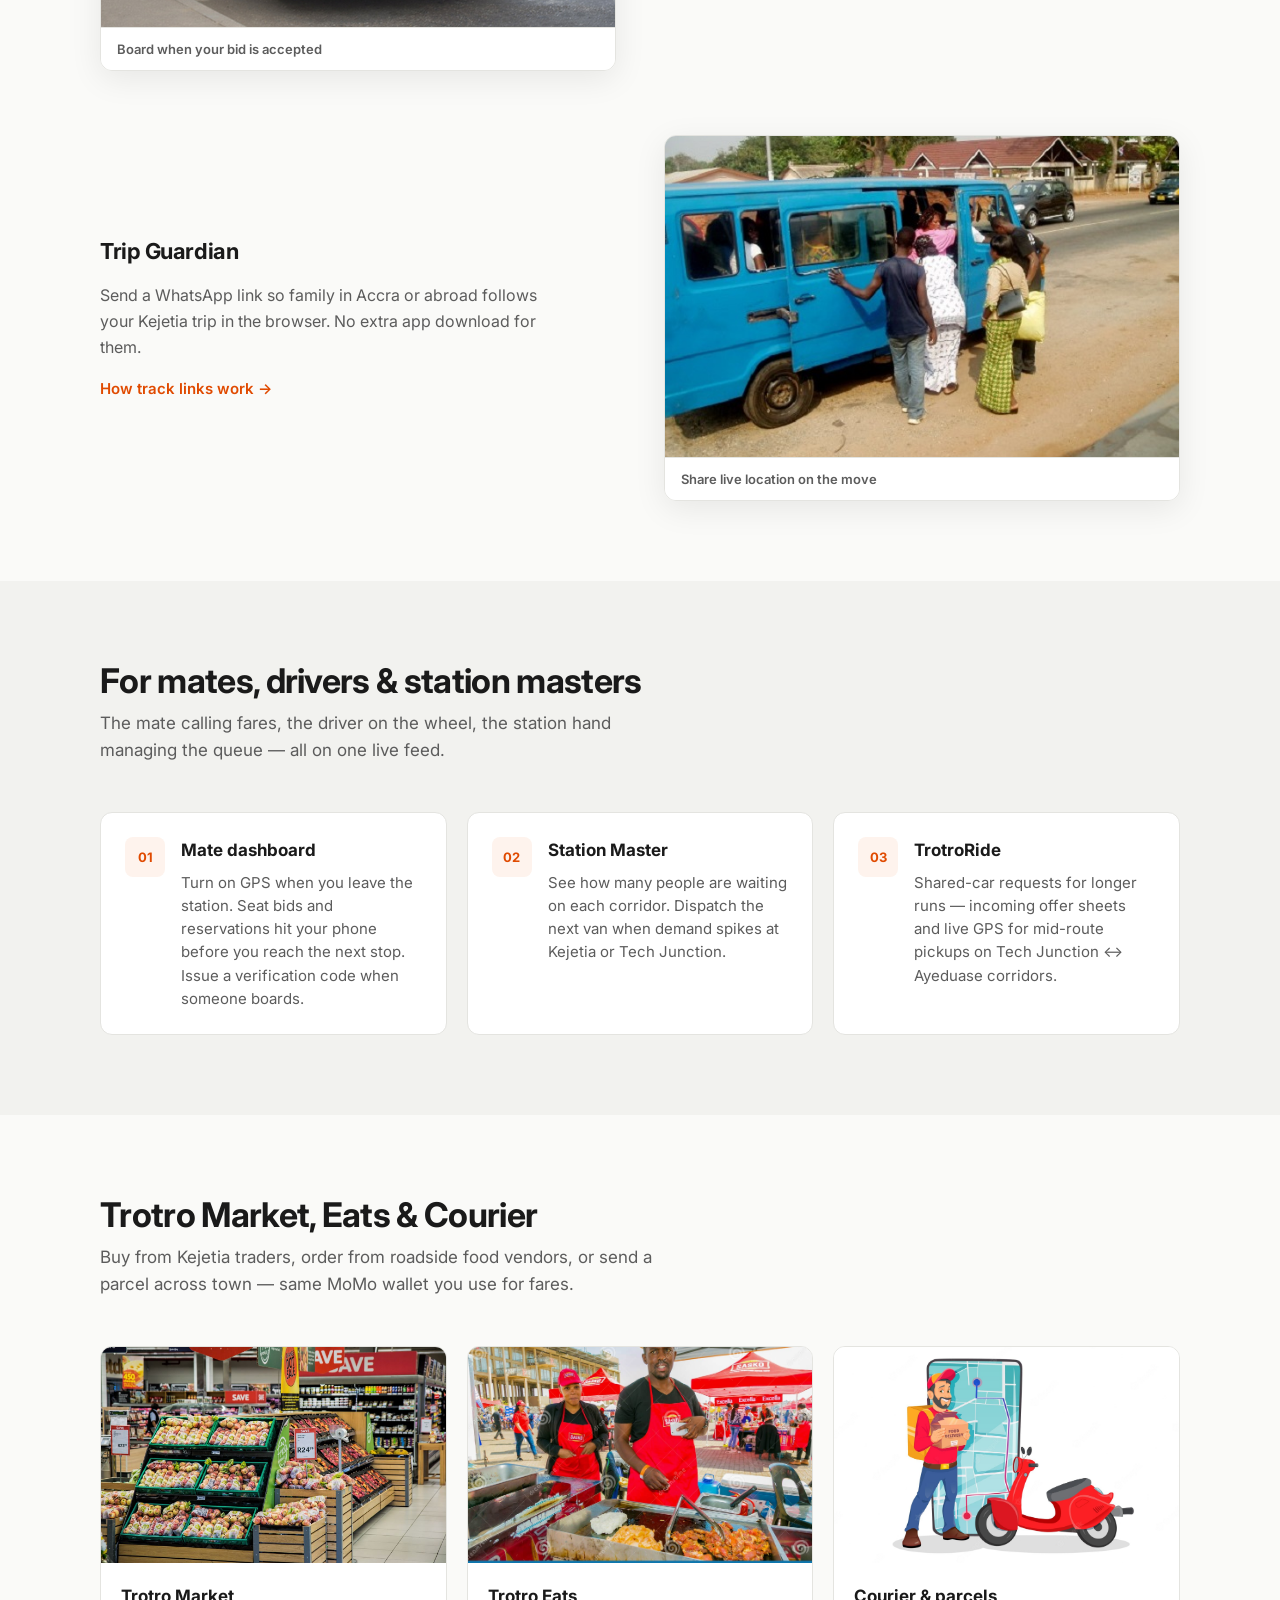
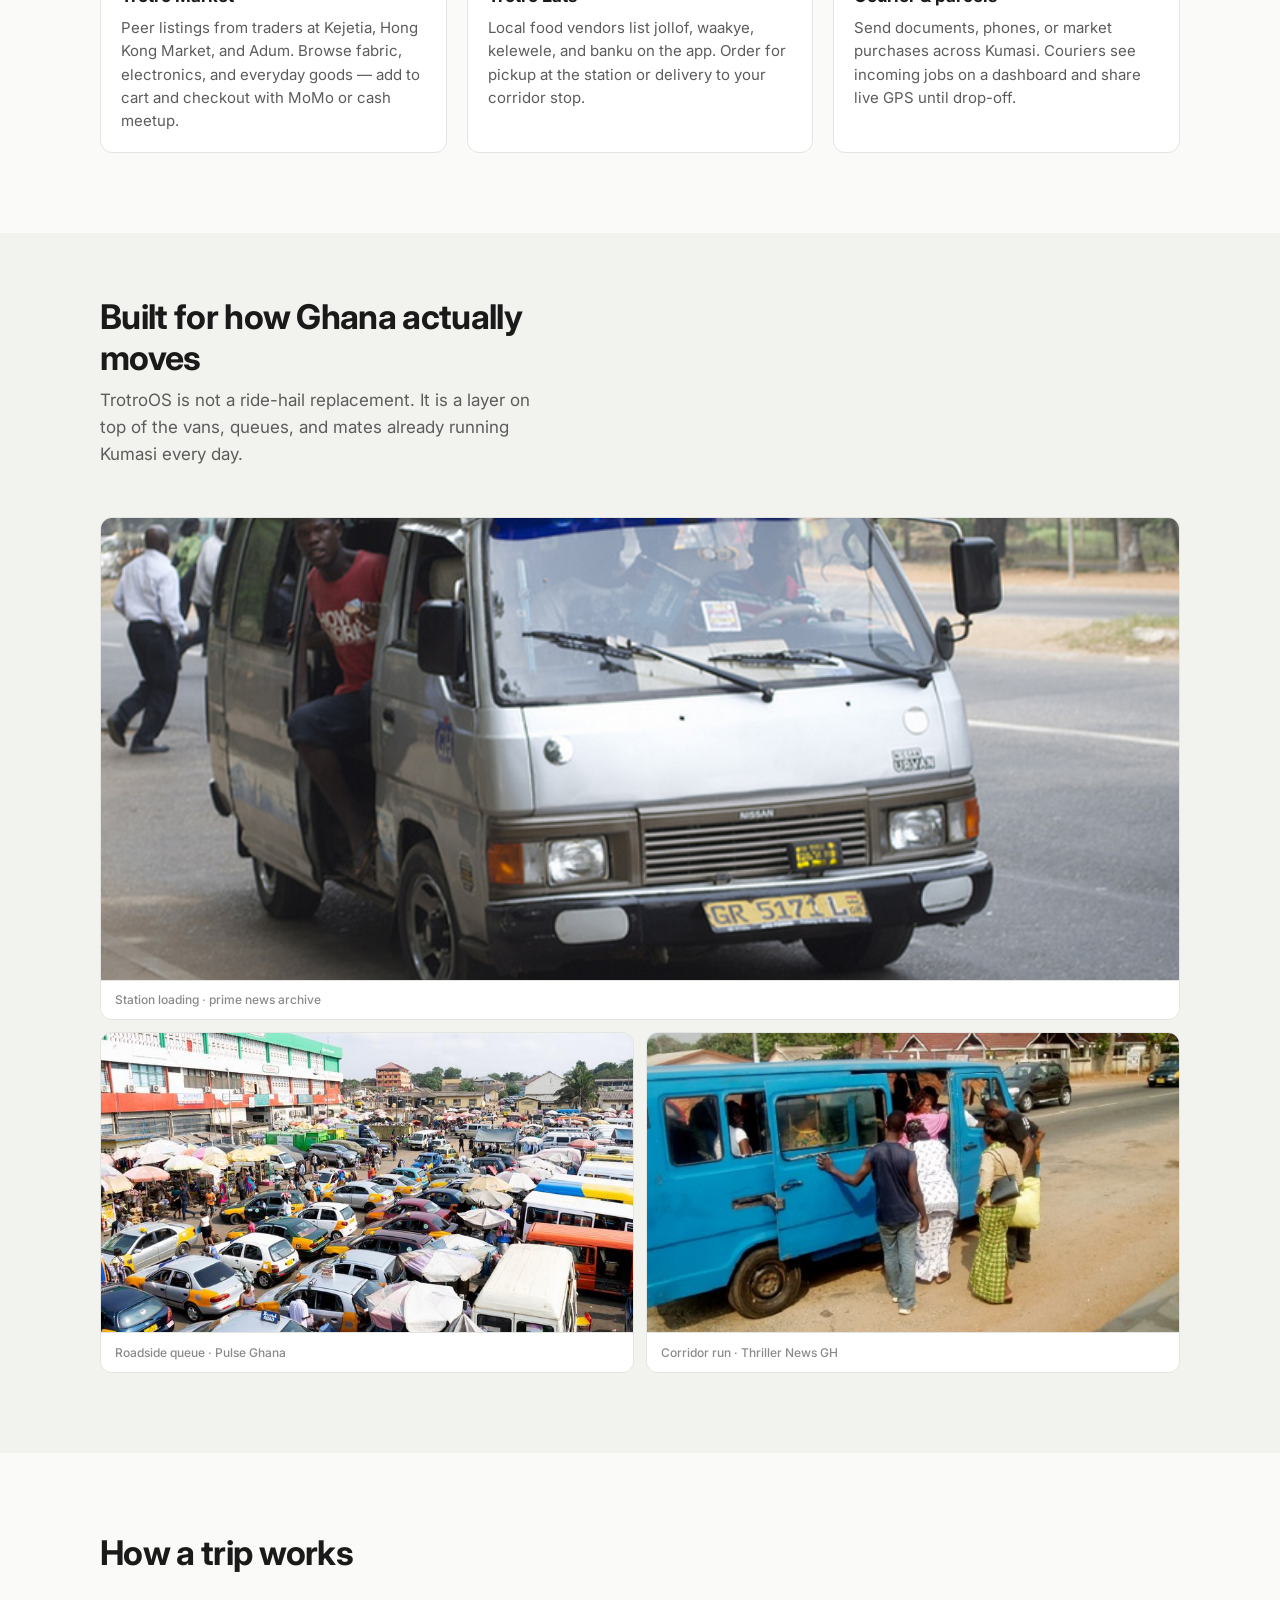
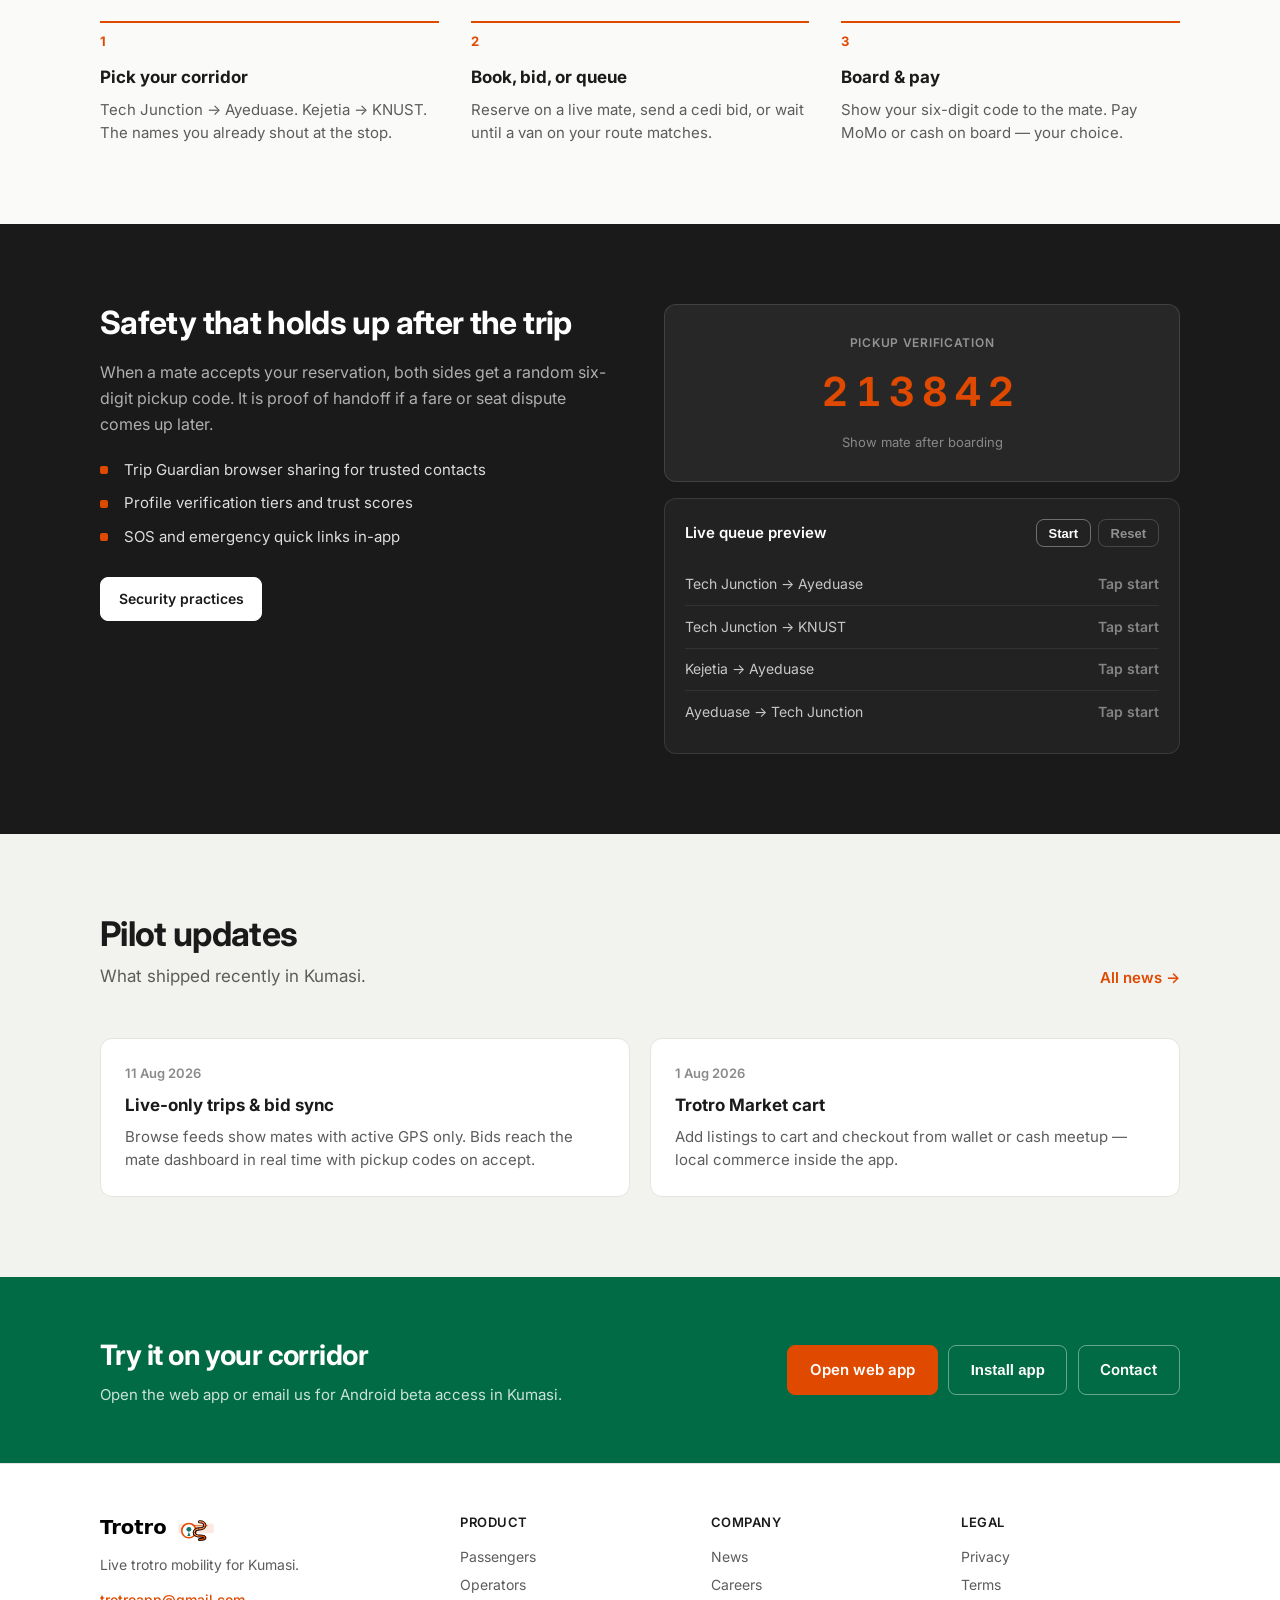
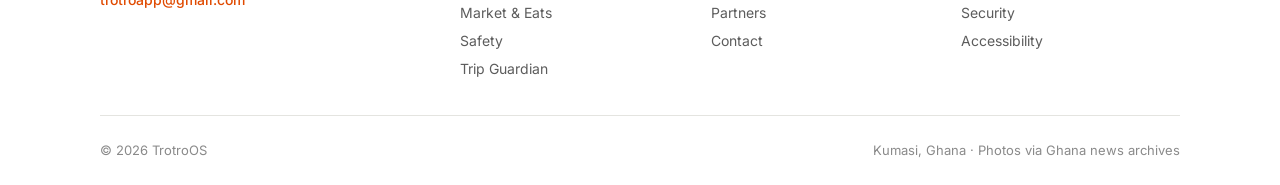
==== commit 39b348c9: "Fix web app routing and marketing site connection. Protect Expo static assets on Netlify/Vercel, wir" ====
--- a/index.html
+++ b/index.html
@@ -82,8 +82,8 @@
           <a href="#commerce">Market &amp; Eats</a>
           <a href="#safety">Safety</a>
           <a href="/news.html">News</a>
-          <a class="btn btn-ghost" href="/privacy.html">Privacy</a>
-          <a class="btn btn-primary" href="#download">Get the app</a>
+          <a class="btn btn-ghost" href="/">Home</a>
+          <a class="btn btn-primary" href="/app/" data-web-app-link>Open app</a>
         </nav>
       </div>
     </header>
--- a/css/styles.css
+++ b/css/styles.css
@@ -917,6 +917,14 @@
   border-color: #fff;
   color: #fff;
   background: rgba(255, 255, 255, 0.08);
+}
+
+.track-web-btn {
+  margin-top: 0.65rem;
+}
+
+.track-page .track-card .btn-outline {
+  width: 100%;
 }
 
 /* Footer */
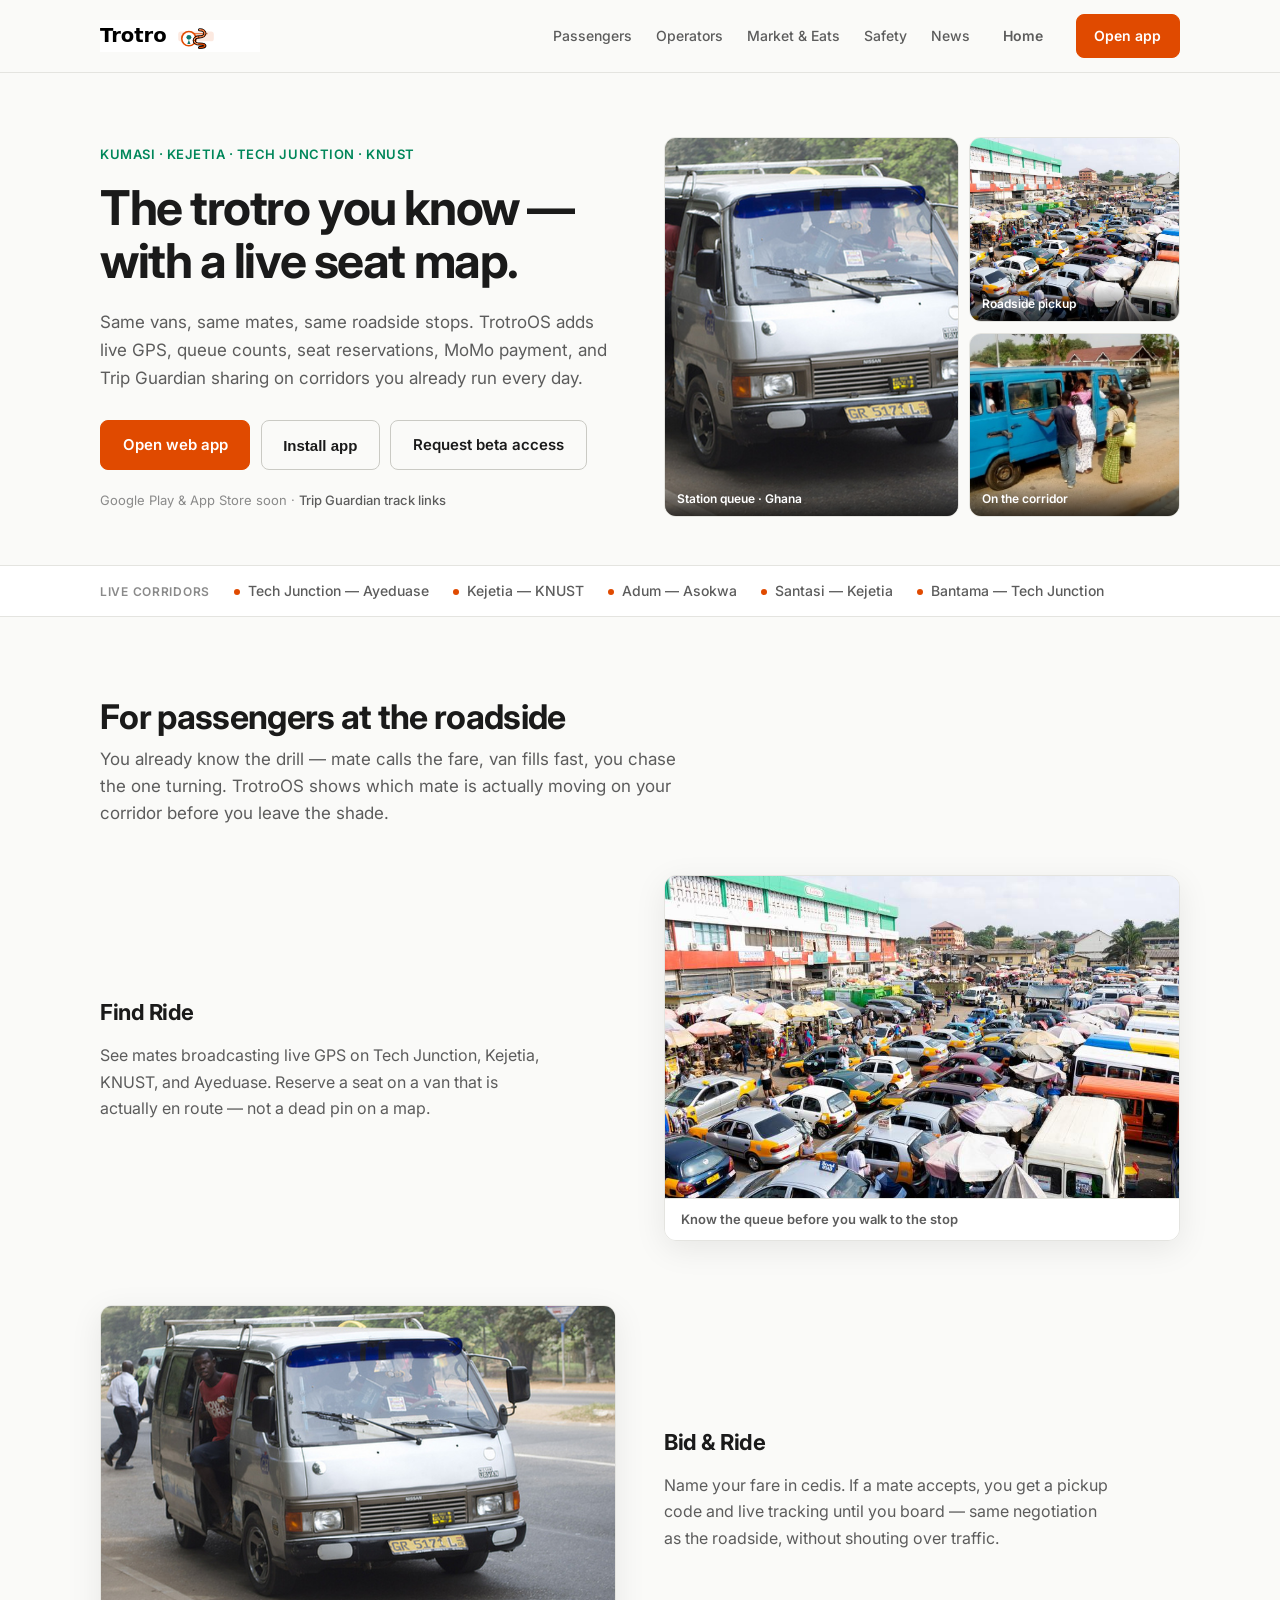
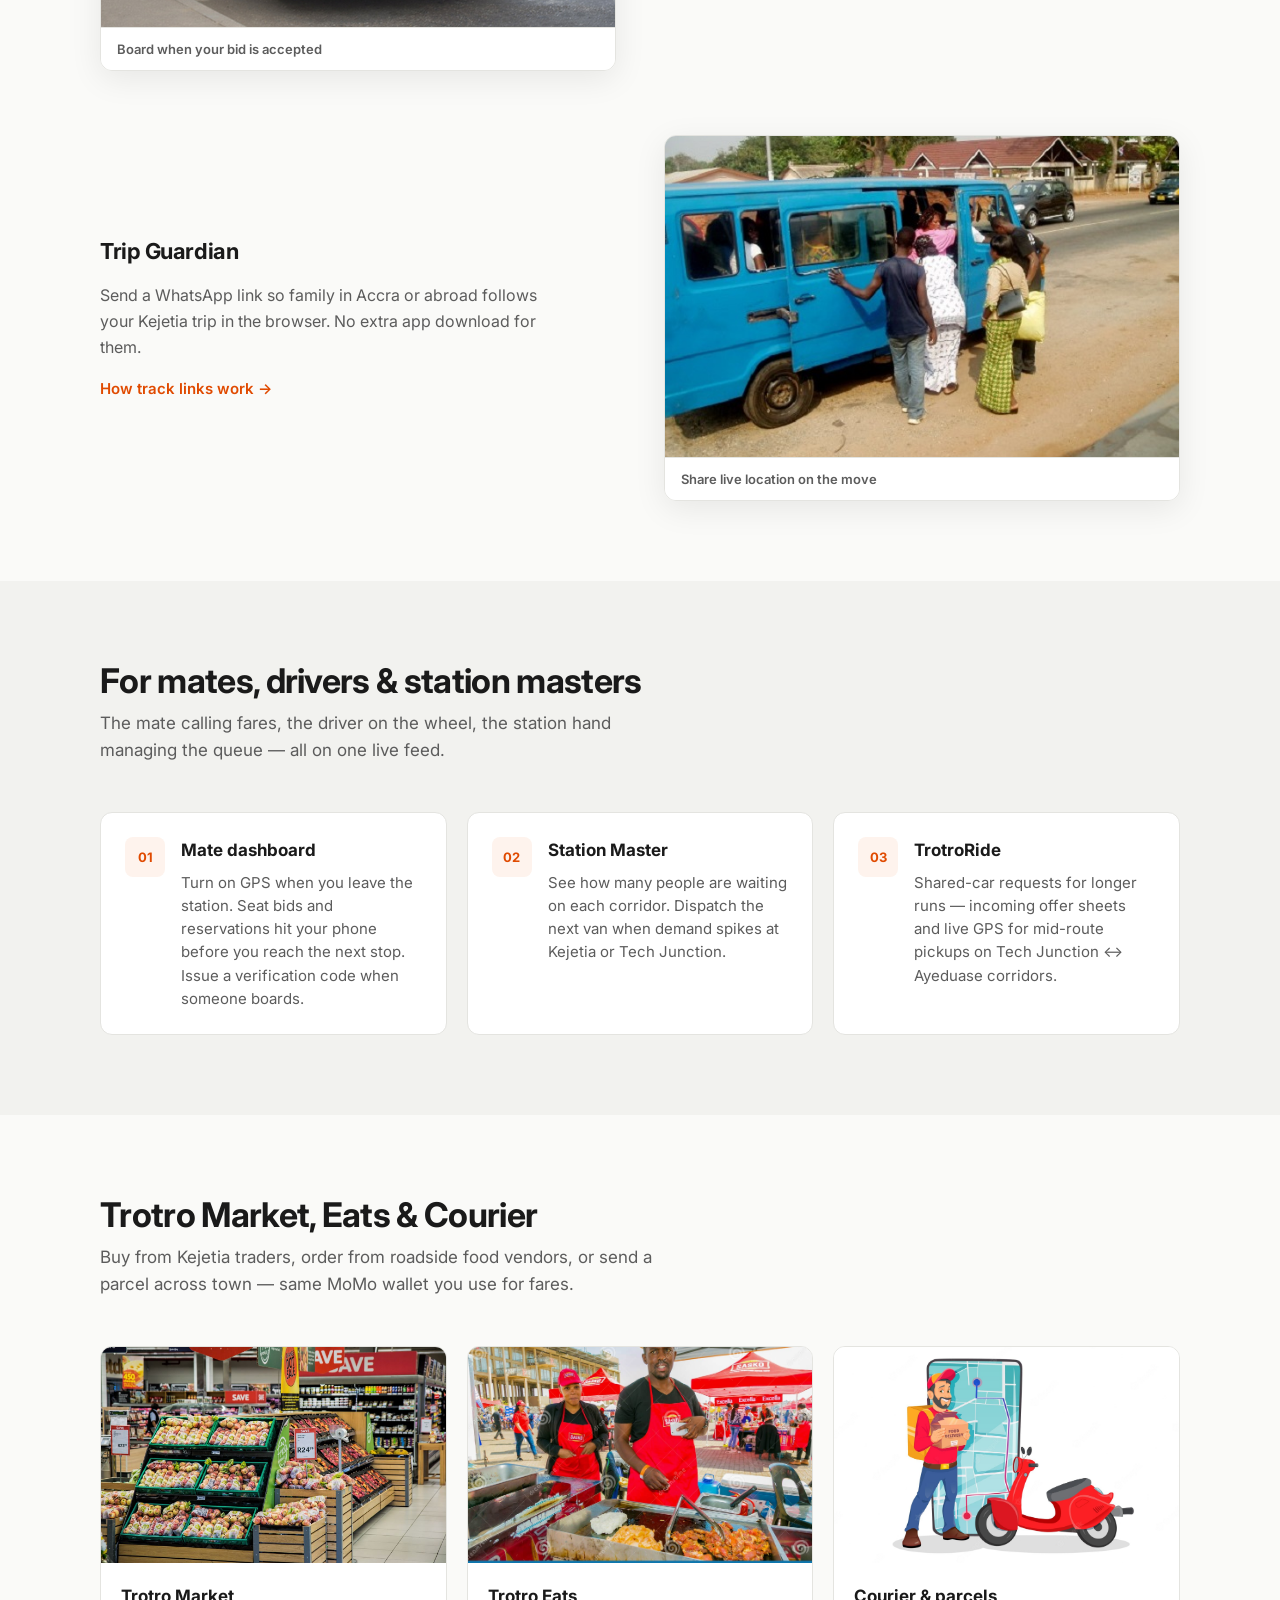
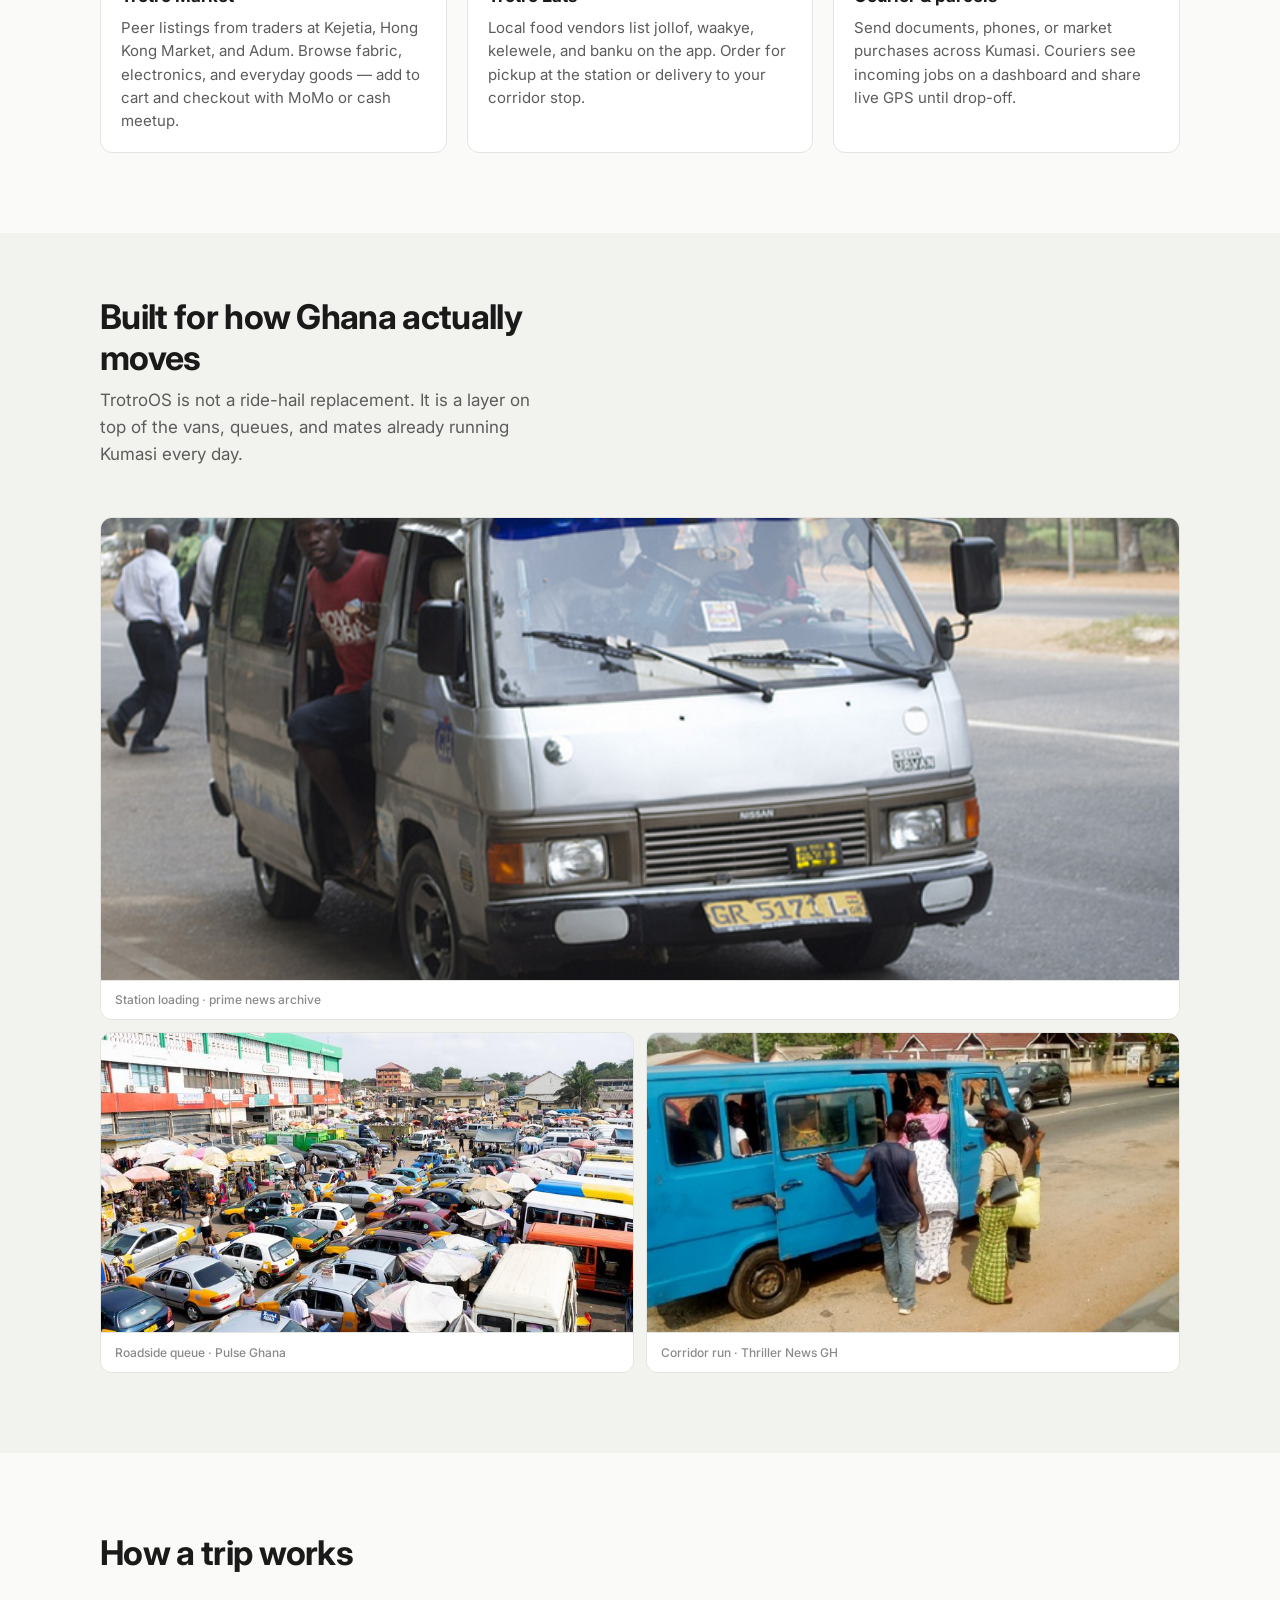
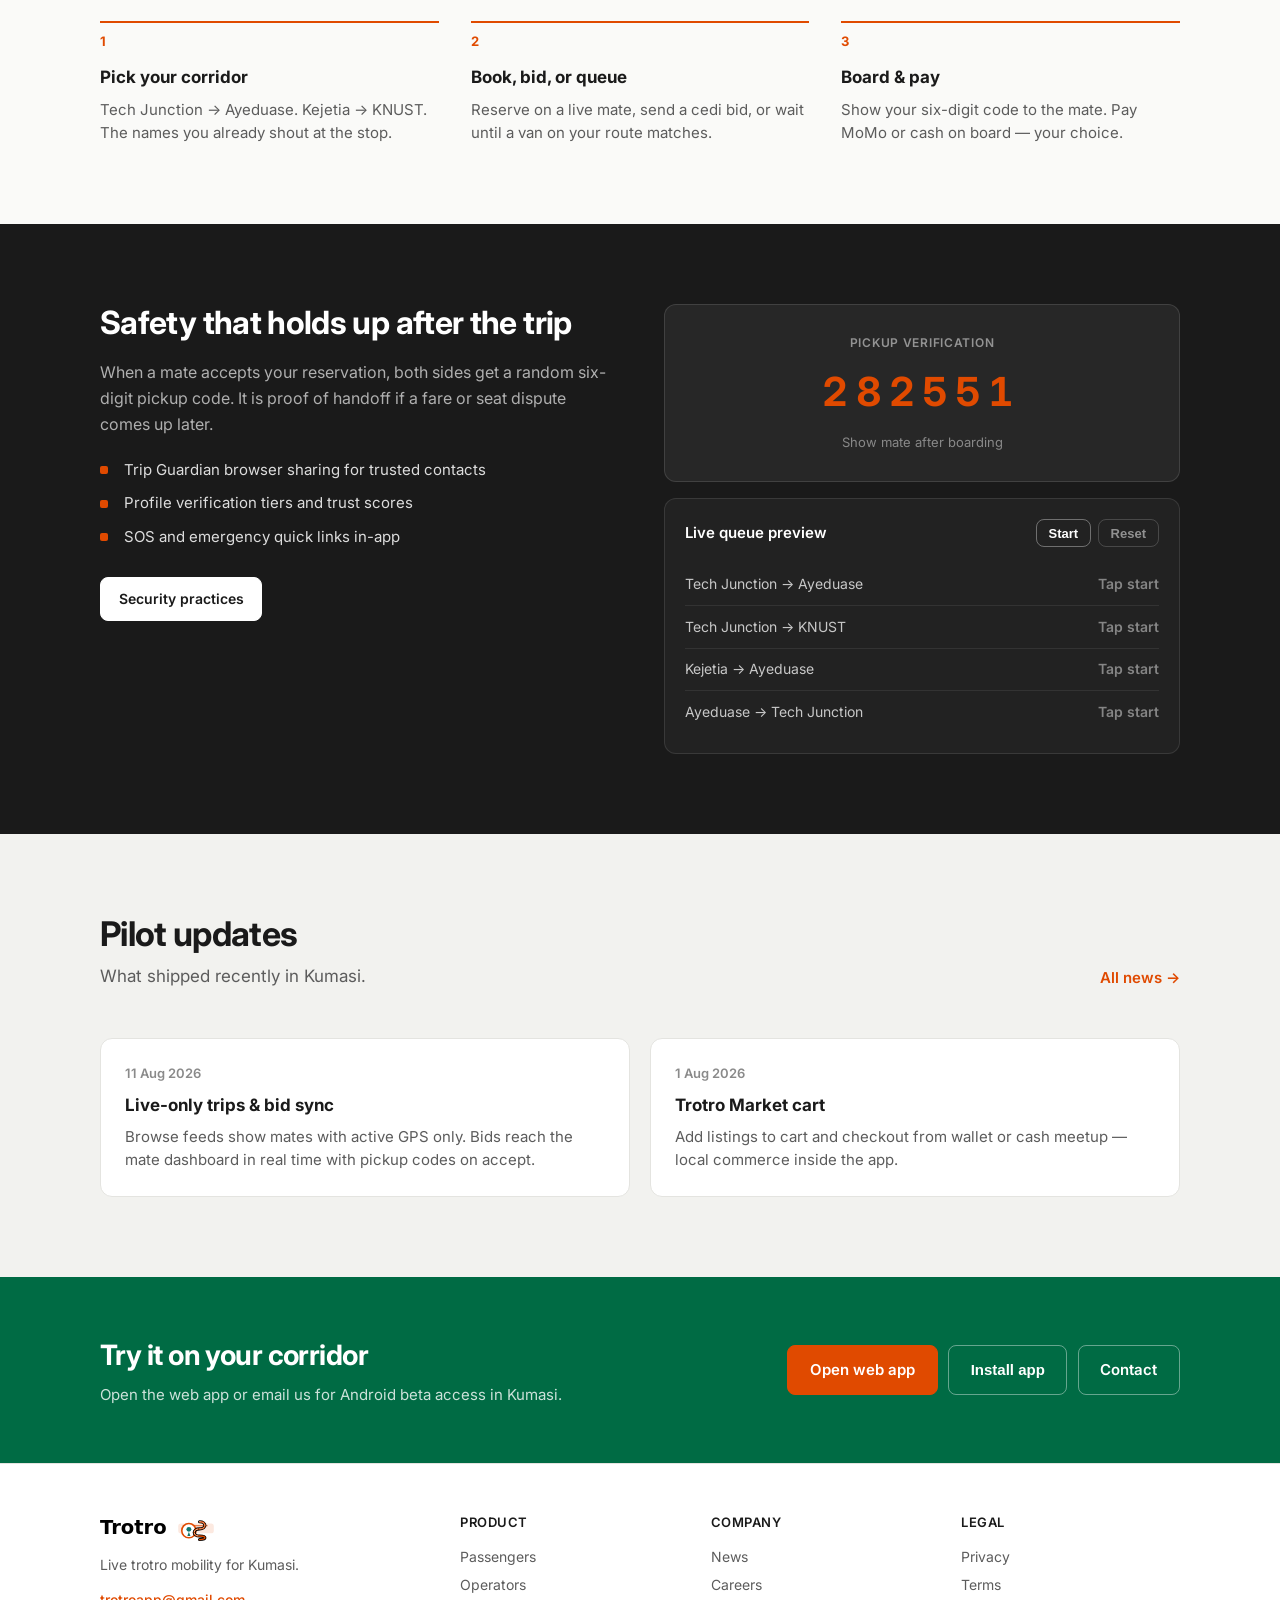
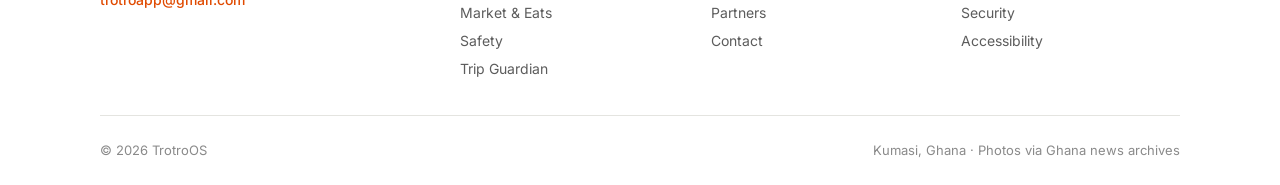
==== commit a0aacec8: "Load news and updates dynamically from Supabase. Replace static news HTML with a live feed, fallback" ====
--- a/index.html
+++ b/index.html
@@ -494,24 +494,12 @@
             </div>
             <a href="/news.html" class="text-link">All news →</a>
           </header>
-          <div class="news-row">
-            <article class="news-item">
-              <time datetime="2026-08-11">11 Aug 2026</time>
-              <h3>Live-only trips &amp; bid sync</h3>
-              <p>
-                Browse feeds show mates with active GPS only. Bids reach the mate dashboard in
-                real time with pickup codes on accept.
-              </p>
-            </article>
-            <article class="news-item">
-              <time datetime="2026-08-01">1 Aug 2026</time>
-              <h3>Trotro Market cart</h3>
-              <p>
-                Add listings to cart and checkout from wallet or cash meetup — local commerce
-                inside the app.
-              </p>
-            </article>
-          </div>
+          <div
+            class="news-row"
+            data-news-feed
+            data-news-limit="2"
+            data-news-layout="home"
+          ></div>
         </div>
       </section>
 
@@ -584,6 +572,8 @@
       </div>
     </footer>
 
+    <script src="/js/public-config.js" defer></script>
+    <script src="/js/news.js" defer></script>
     <script src="/js/site.js" defer></script>
   </body>
 </html>
--- a/css/styles.css
+++ b/css/styles.css
@@ -871,6 +871,29 @@
   font-size: 0.9375rem;
   color: var(--ink-muted);
   line-height: 1.55;
+}
+
+.news-status {
+  margin: 0;
+  padding: 1.25rem 1.5rem;
+  background: var(--surface);
+  border: 1px solid var(--border);
+  border-radius: var(--radius-lg);
+  color: var(--ink-muted);
+  font-size: 0.9375rem;
+}
+
+.news-status--error {
+  color: var(--danger, #b42318);
+  border-color: color-mix(in srgb, var(--danger, #b42318) 25%, var(--border));
+}
+
+.news-body {
+  margin: 0.75rem 0 0;
+  color: var(--ink-muted);
+  font-size: 0.9375rem;
+  line-height: 1.6;
+  white-space: pre-wrap;
 }
 
 /* CTA */
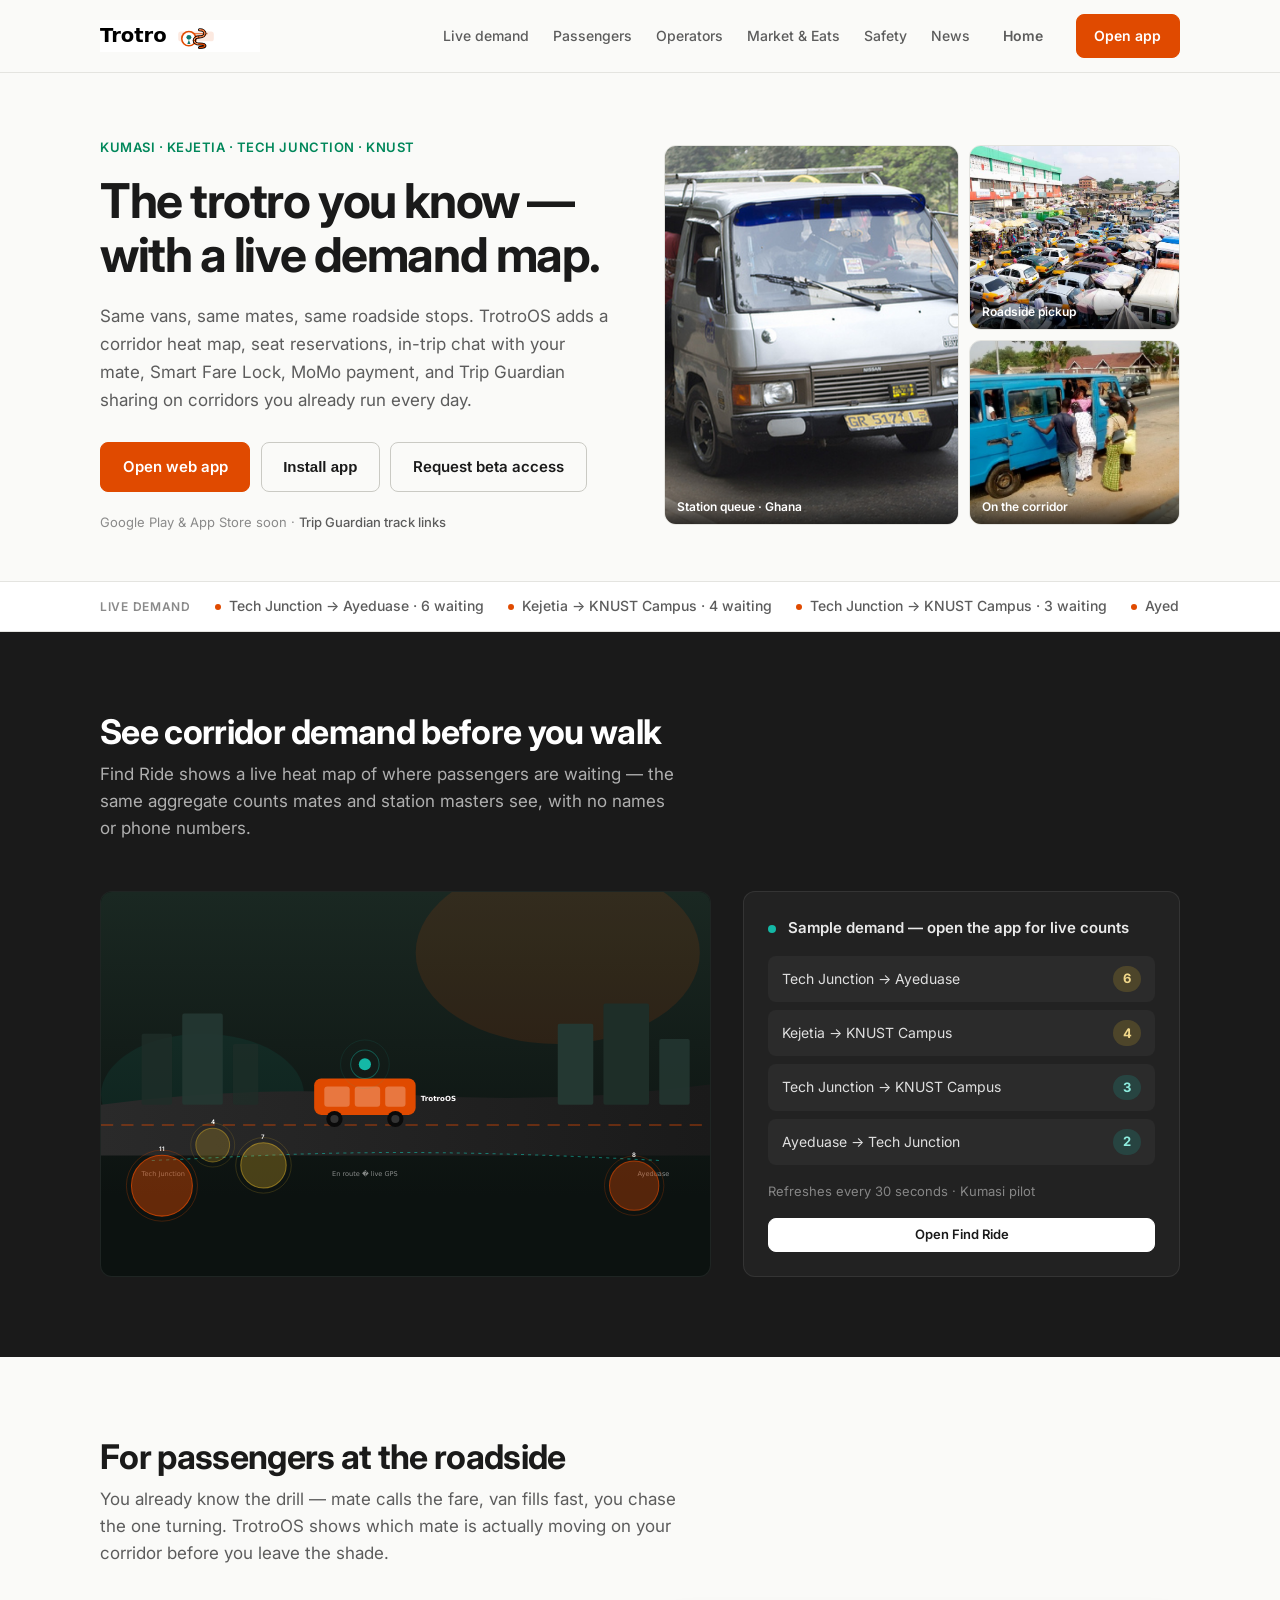
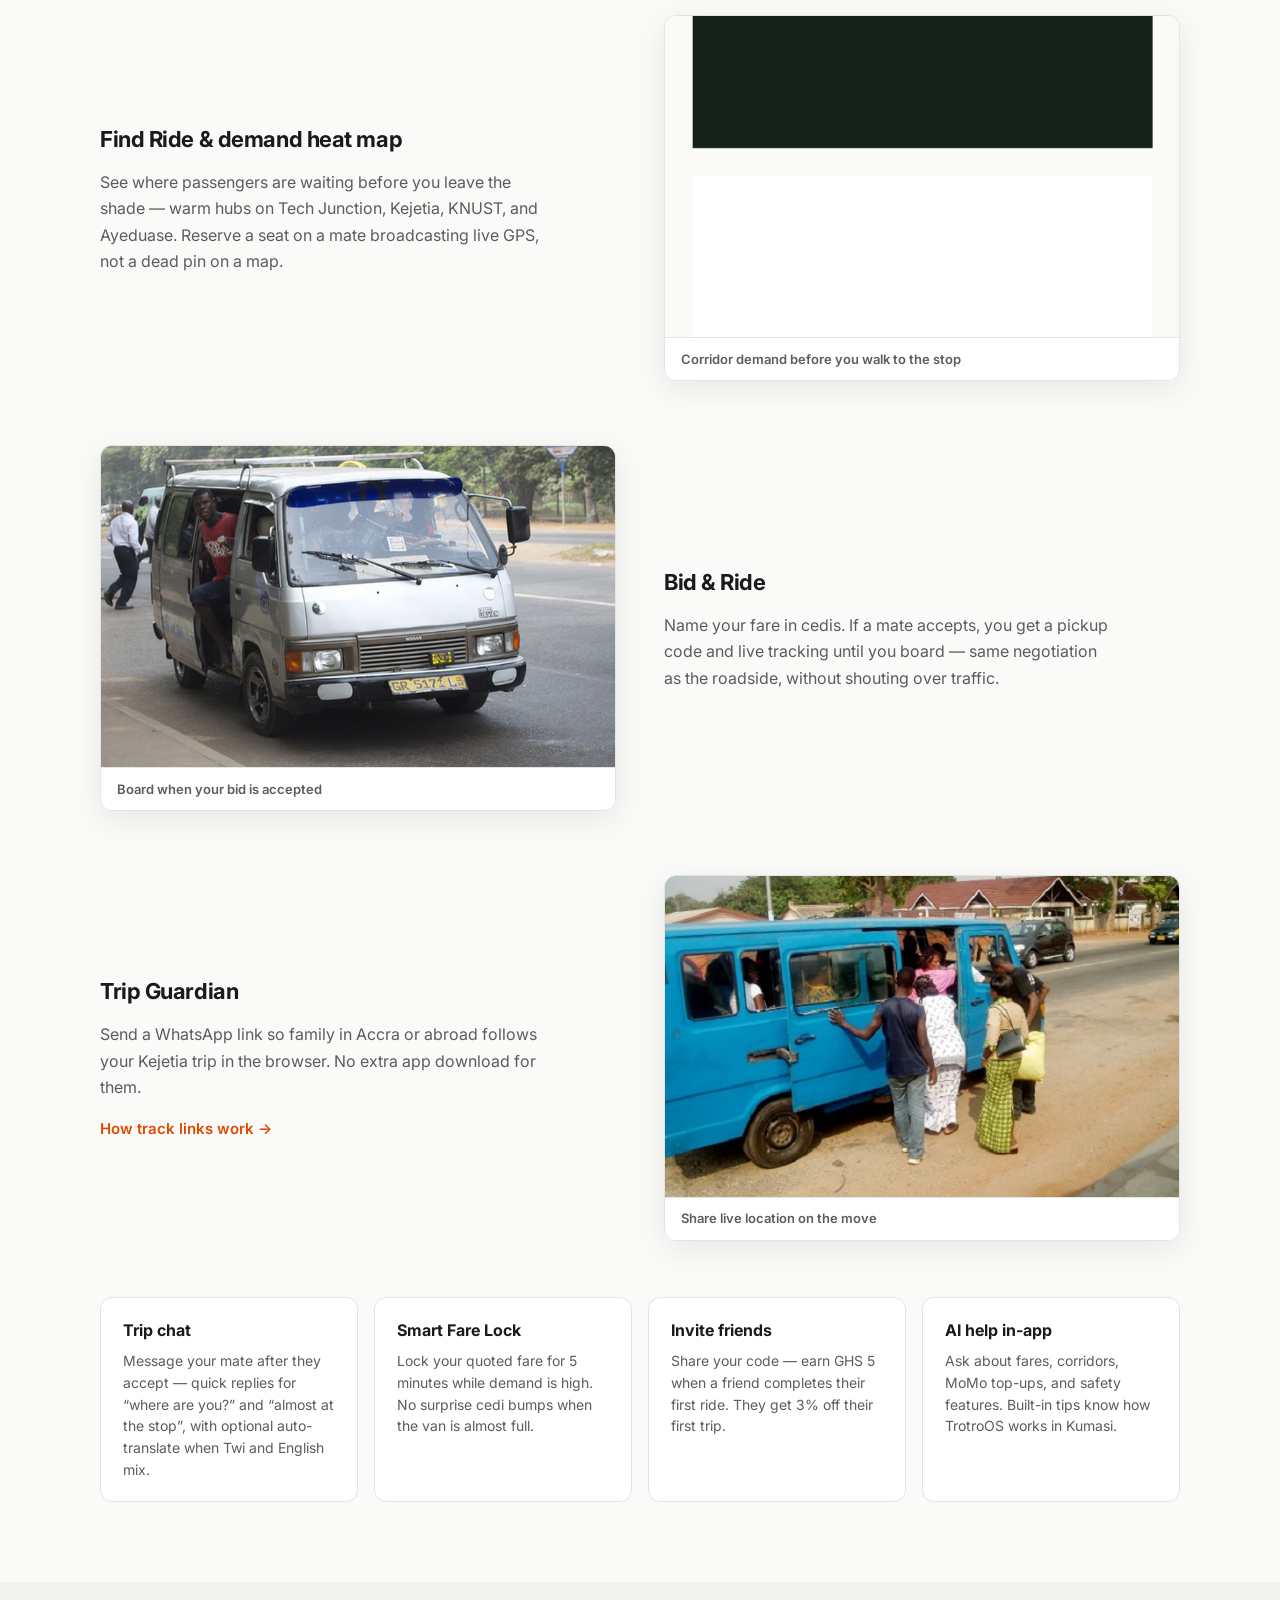
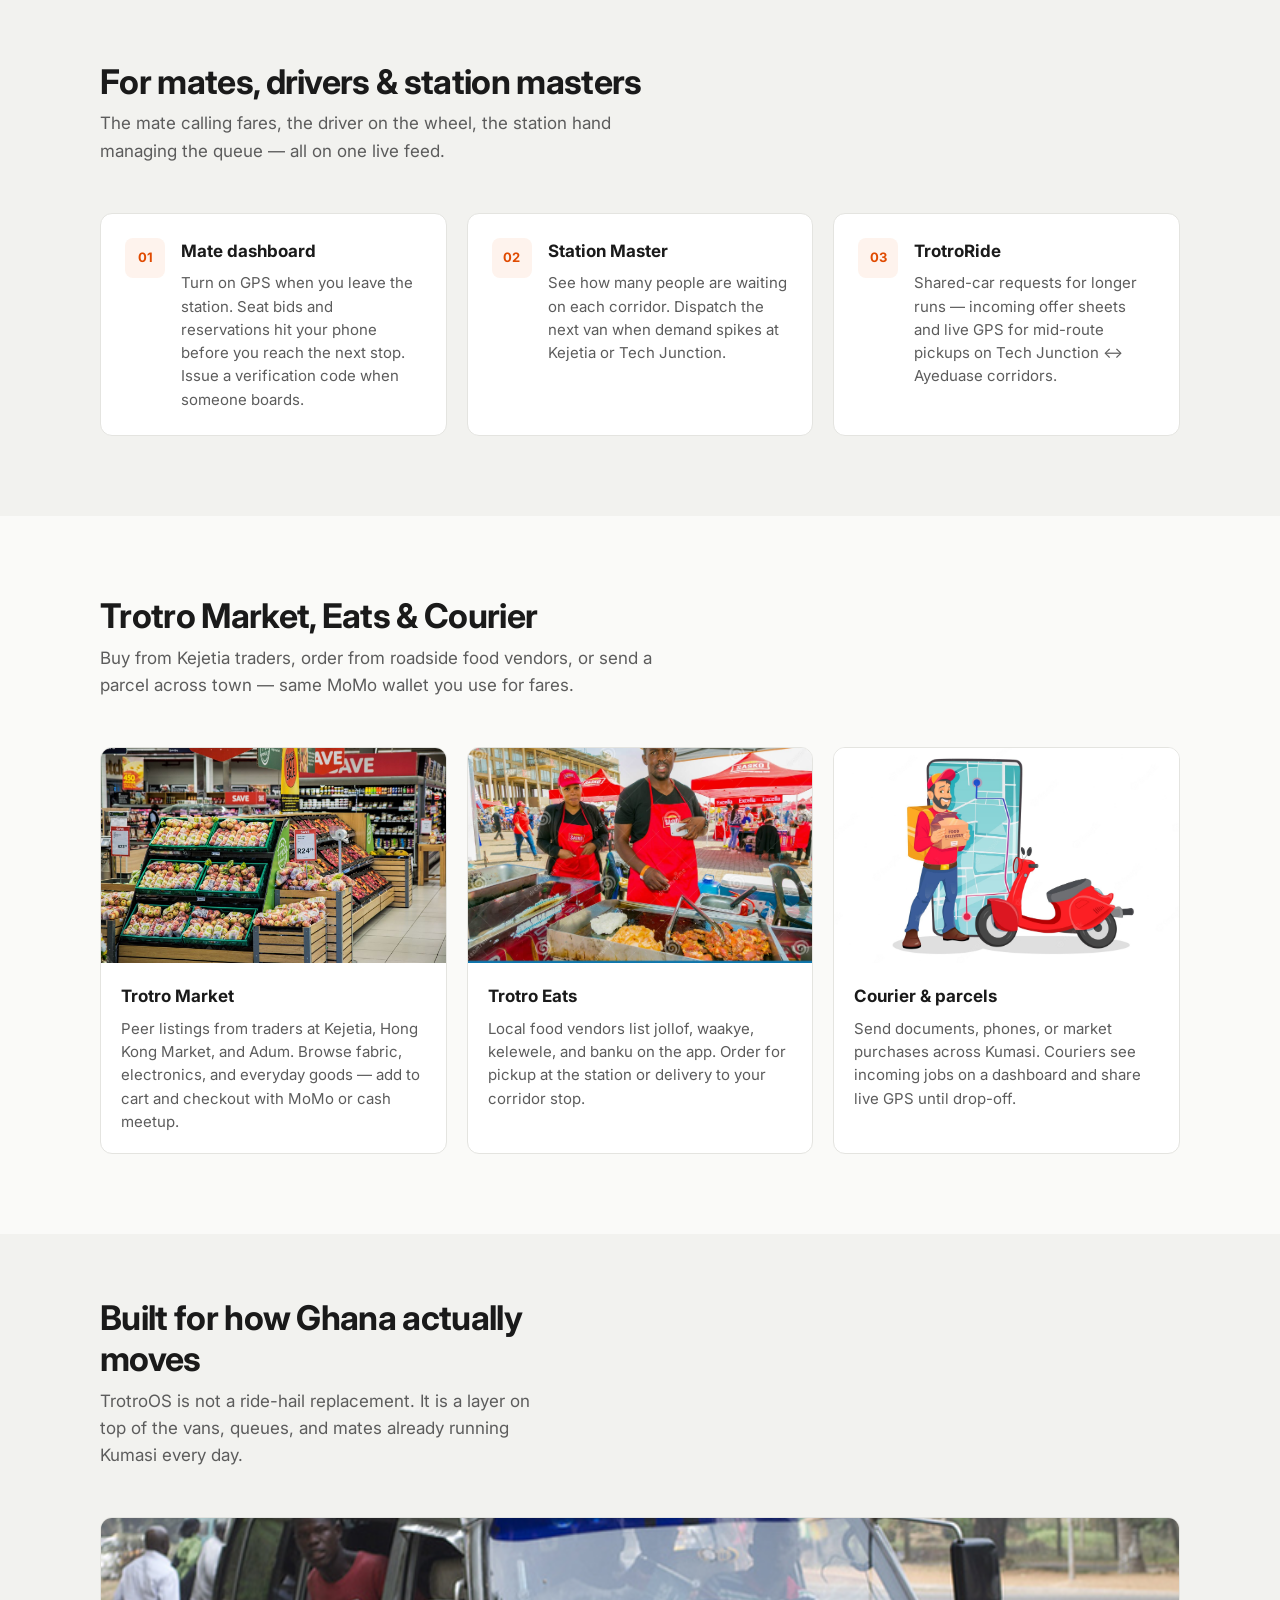
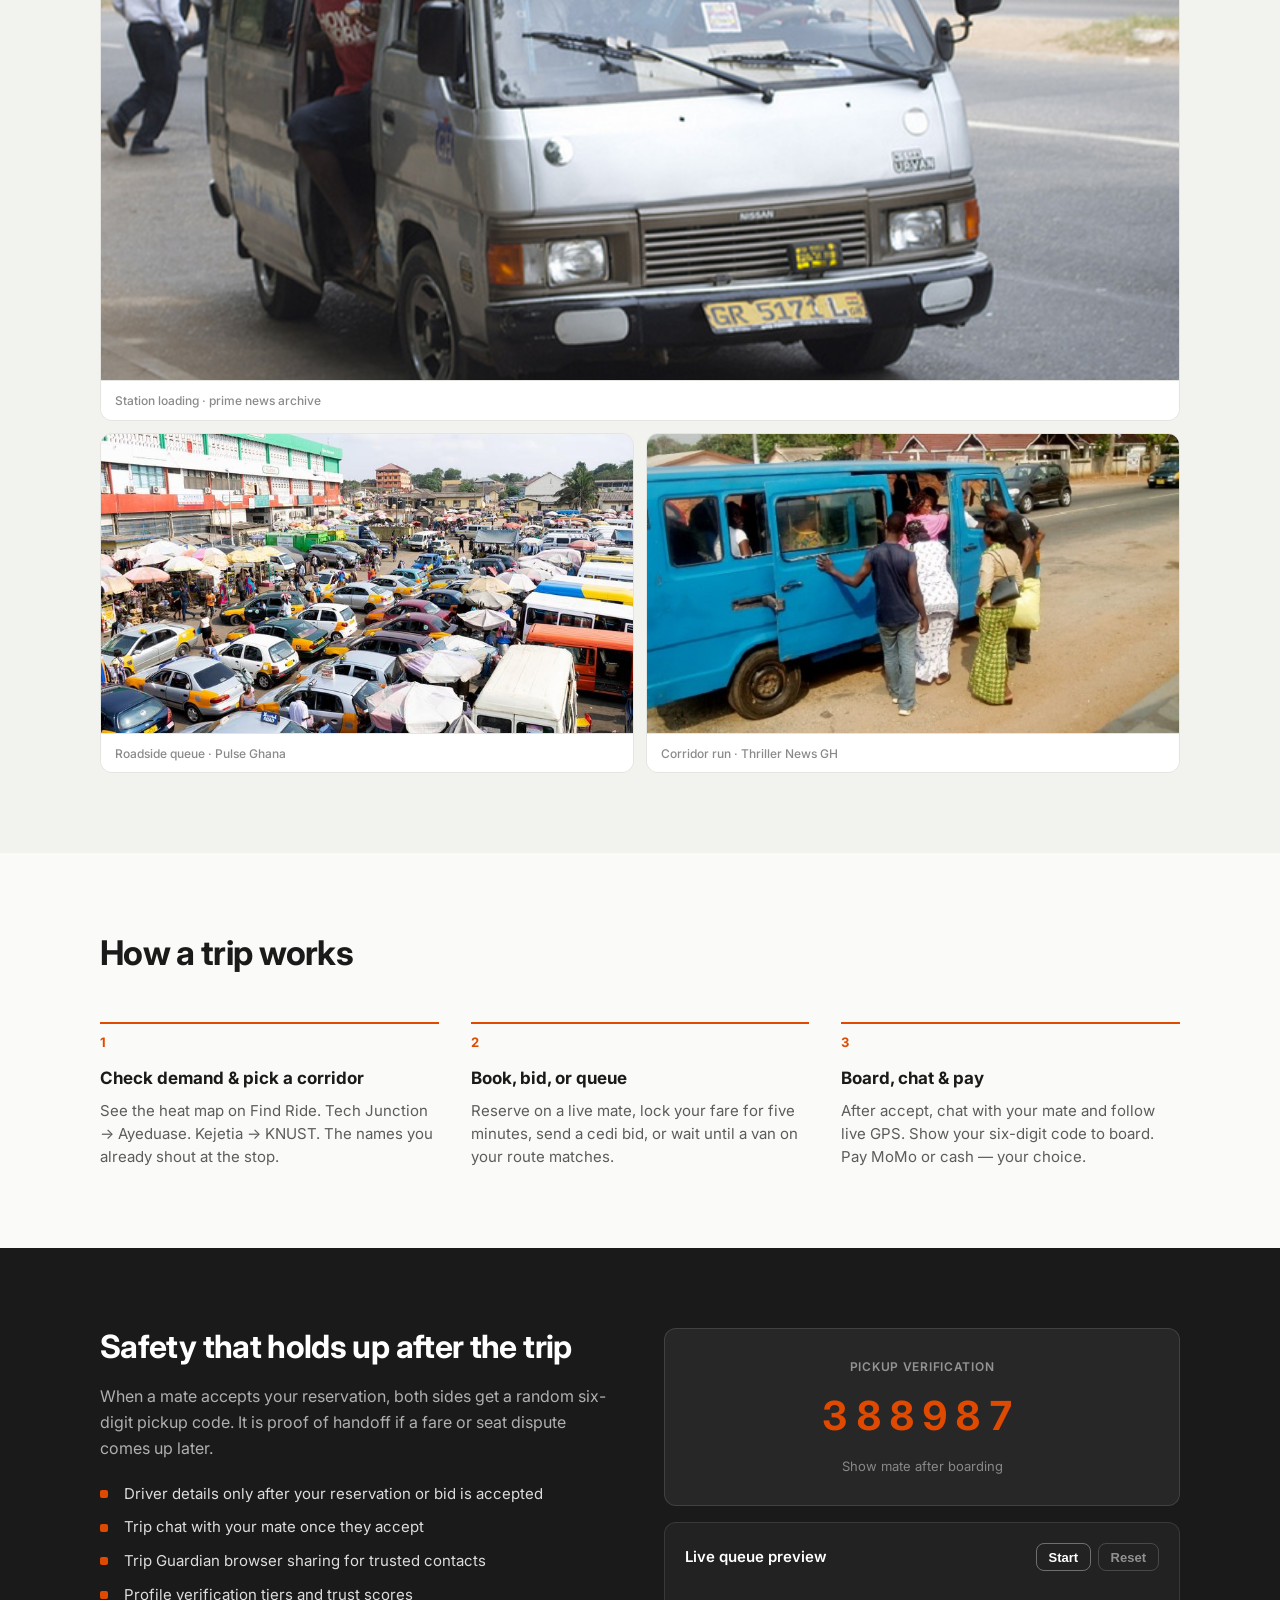
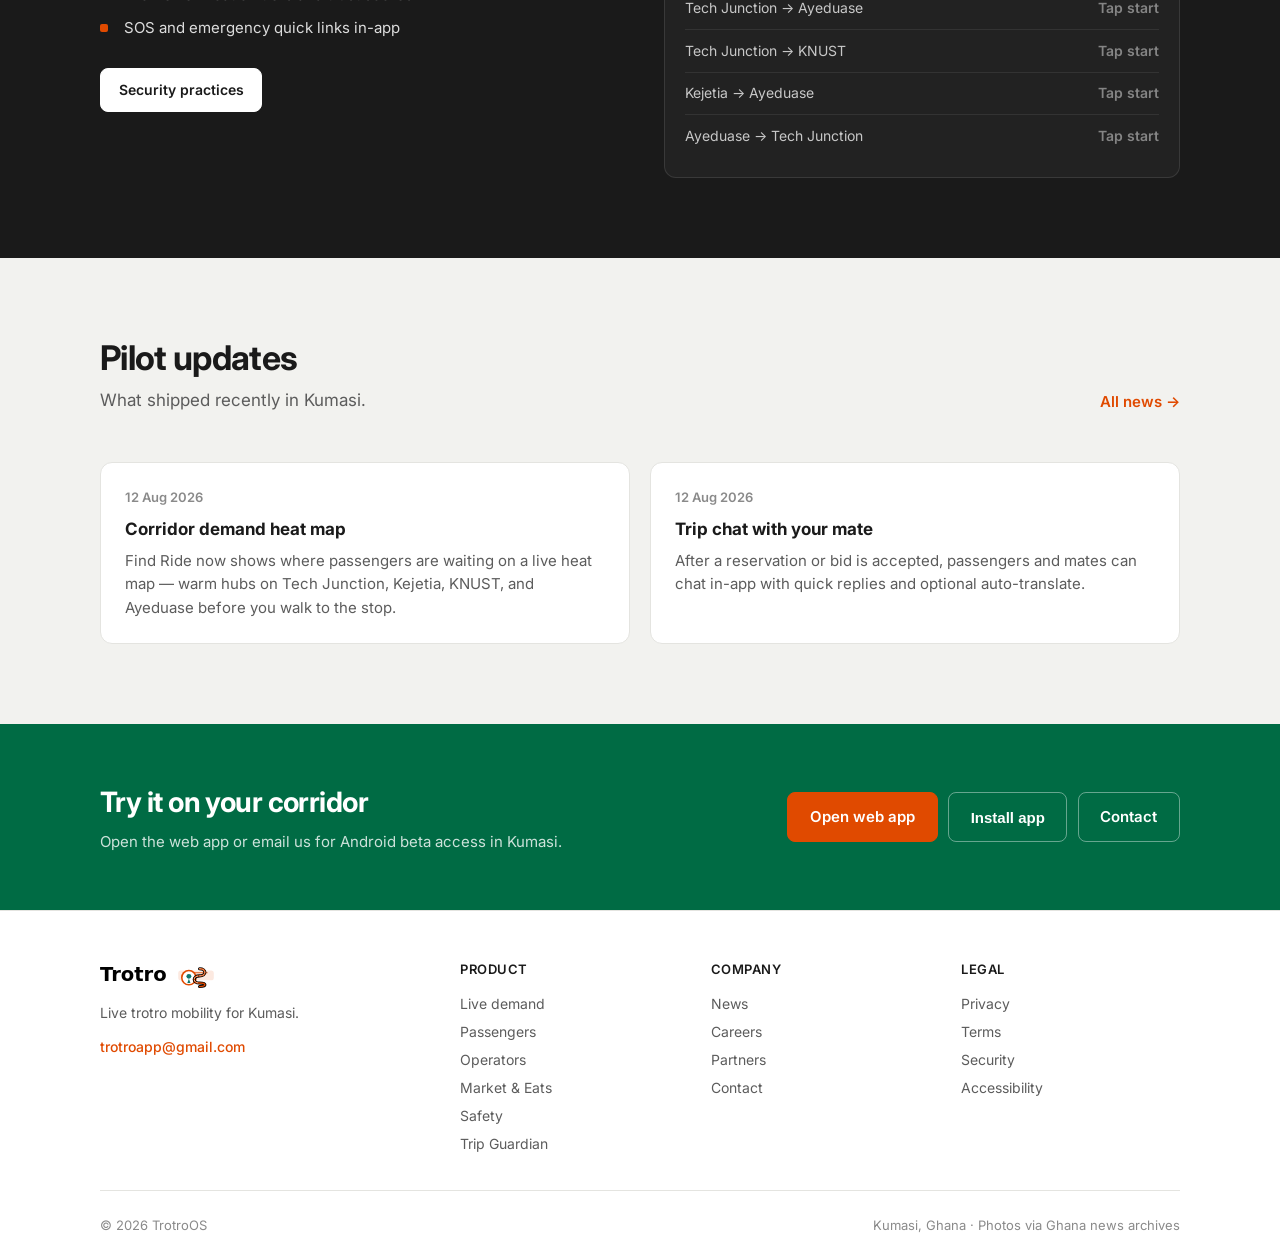
==== commit c80ff346: "Update marketing site with live demand heat map and pilot features. Homepage highlights corridor dem" ====
--- a/index.html
+++ b/index.html
@@ -6,17 +6,17 @@
     <title>TrotroOS — Trotro rides, live in Kumasi</title>
     <meta
       name="description"
-      content="Reserve a seat, track your mate live, pay with MoMo. TrotroOS connects passengers, mates, and stations on the corridors you already use."
+      content="Reserve a seat, see corridor demand on a live heat map, chat with your mate, lock fares for 5 minutes, and pay with MoMo. TrotroOS for Kumasi corridors you already use."
     />
     <meta
       name="keywords"
-      content="trotro, TrotroOS, Kumasi transport, Ghana mobility, MoMo, live tracking, mate app"
+      content="trotro, TrotroOS, Kumasi transport, Ghana mobility, MoMo, live tracking, demand heat map, trip chat, fare lock, mate app"
     />
     <meta name="author" content="TrotroOS" />
     <meta property="og:title" content="TrotroOS — Trotro rides, live in Kumasi" />
     <meta
       property="og:description"
-      content="Reserve seats, follow live GPS, share Trip Guardian links, and pay with MoMo."
+      content="Live corridor demand, seat reservations, trip chat, Smart Fare Lock, and MoMo — built for Kumasi trotro corridors."
     />
     <meta property="og:type" content="website" />
     <meta property="og:url" content="https://trotroos.app/" />
@@ -49,7 +49,7 @@
         "name": "TrotroOS",
         "applicationCategory": "TravelApplication",
         "operatingSystem": "Android, iOS, Web",
-        "description": "Live trotro mobility platform for Kumasi, Ghana.",
+        "description": "Live trotro mobility for Kumasi — demand heat map, reservations, trip chat, and MoMo payments.",
         "url": "https://trotroos.app",
         "author": { "@type": "Organization", "name": "TrotroOS" }
       }
@@ -77,6 +77,7 @@
           <span></span><span></span><span></span>
         </button>
         <nav class="site-nav" data-site-nav aria-label="Main">
+          <a href="#demand">Live demand</a>
           <a href="#passengers">Passengers</a>
           <a href="#operators">Operators</a>
           <a href="#commerce">Market &amp; Eats</a>
@@ -93,17 +94,20 @@
         <div class="container hero-grid">
           <div class="hero-copy">
             <p class="hero-label">Kumasi · Kejetia · Tech Junction · KNUST</p>
-            <h1>The trotro you know — with a live seat map.</h1>
+            <h1>The trotro you know — with a live demand map.</h1>
             <p class="hero-lead">
-              Same vans, same mates, same roadside stops. TrotroOS adds live GPS, queue counts,
-              seat reservations, MoMo payment, and Trip Guardian sharing on corridors you already
-              run every day.
+              Same vans, same mates, same roadside stops. TrotroOS adds a corridor heat map, seat
+              reservations, in-trip chat with your mate, Smart Fare Lock, MoMo payment, and Trip
+              Guardian sharing on corridors you already run every day.
             </p>
             <div class="hero-actions" id="download">
-              <a class="btn btn-primary btn-lg" href="/app/" data-web-app-link>
-                Open web app
-              </a>
-              <button type="button" class="btn btn-outline btn-lg install-btn" data-install-app hidden>
+              <a class="btn btn-primary btn-lg" href="/app/" data-web-app-link> Open web app </a>
+              <button
+                type="button"
+                class="btn btn-outline btn-lg install-btn"
+                data-install-app
+                hidden
+              >
                 Install app
               </button>
               <a
@@ -154,47 +158,89 @@
         </div>
       </section>
 
-      <div class="corridor-bar" aria-label="Active corridors">
+      <div class="corridor-bar" aria-label="Live corridor demand">
         <div class="container corridor-bar-inner">
-          <span class="corridor-bar-label">Live corridors</span>
-          <ul class="corridor-list">
-            <li>Tech Junction — Ayeduase</li>
-            <li>Kejetia — KNUST</li>
-            <li>Adum — Asokwa</li>
-            <li>Santasi — Kejetia</li>
-            <li>Bantama — Tech Junction</li>
+          <span class="corridor-bar-label">Live demand</span>
+          <ul class="corridor-list" data-corridor-ticker>
+            <li>Tech Junction → Ayeduase · loading…</li>
+            <li>Kejetia → KNUST Campus · loading…</li>
+            <li>Tech Junction → KNUST Campus · loading…</li>
           </ul>
         </div>
       </div>
+
+      <section class="section section-dark" id="demand">
+        <div class="container">
+          <header class="section-intro">
+            <h2>See corridor demand before you walk</h2>
+            <p>
+              Find Ride shows a live heat map of where passengers are waiting — the same aggregate
+              counts mates and station masters see, with no names or phone numbers.
+            </p>
+          </header>
+          <div class="demand-panel" data-demand-panel>
+            <div class="demand-panel__map">
+              <img
+                src="/images/kumasi-corridor.svg"
+                width="1200"
+                height="600"
+                alt="Illustrated Kumasi trotro corridor map"
+                class="demand-panel__bg"
+                loading="lazy"
+              />
+              <svg
+                class="demand-panel__overlay"
+                viewBox="0 0 1200 600"
+                aria-hidden="true"
+                data-demand-svg
+              ></svg>
+            </div>
+            <aside class="demand-panel__aside">
+              <div class="demand-panel__status">
+                <span class="live-dot" data-demand-live hidden aria-hidden="true"></span>
+                <span data-demand-status>Loading demand…</span>
+              </div>
+              <ul
+                class="demand-routes"
+                data-demand-routes
+                aria-label="Top corridors by waiting count"
+              ></ul>
+              <p class="demand-panel__hint">Refreshes every 30 seconds · Kumasi pilot</p>
+              <a class="btn btn-light btn-sm" href="/app/" data-web-app-link>Open Find Ride</a>
+            </aside>
+          </div>
+        </div>
+      </section>
 
       <section class="section" id="passengers">
         <div class="container">
           <header class="section-intro">
             <h2>For passengers at the roadside</h2>
             <p>
-              You already know the drill — mate calls the fare, van fills fast, you chase the
-              one turning. TrotroOS shows which mate is actually moving on your corridor before
-              you leave the shade.
+              You already know the drill — mate calls the fare, van fills fast, you chase the one
+              turning. TrotroOS shows which mate is actually moving on your corridor before you
+              leave the shade.
             </p>
           </header>
           <div class="feature-rows">
             <article class="feature-row">
               <div class="feature-row__copy">
-                <h3>Find Ride</h3>
-                <p>
-                  See mates broadcasting live GPS on Tech Junction, Kejetia, KNUST, and Ayeduase.
-                  Reserve a seat on a van that is actually en route — not a dead pin on a map.
+                <h3>Find Ride &amp; demand heat map</h3>
+                <p>
+                  See where passengers are waiting before you leave the shade — warm hubs on Tech
+                  Junction, Kejetia, KNUST, and Ayeduase. Reserve a seat on a mate broadcasting live
+                  GPS, not a dead pin on a map.
                 </p>
               </div>
               <figure class="feature-row__photo">
                 <img
-                  src="/images/photos/trotro-queue.jpg"
-                  width="770"
-                  height="513"
-                  alt="Passengers waiting for trotro at a Ghana roadside"
+                  src="/images/screens/png/find-ride.png"
+                  width="720"
+                  height="1280"
+                  alt="Find Ride screen with corridor demand heat map"
                   loading="lazy"
                 />
-                <figcaption>Know the queue before you walk to the stop</figcaption>
+                <figcaption>Corridor demand before you walk to the stop</figcaption>
               </figure>
             </article>
             <article class="feature-row feature-row--reverse">
@@ -202,8 +248,8 @@
                 <h3>Bid &amp; Ride</h3>
                 <p>
                   Name your fare in cedis. If a mate accepts, you get a pickup code and live
-                  tracking until you board — same negotiation as the roadside, without shouting
-                  over traffic.
+                  tracking until you board — same negotiation as the roadside, without shouting over
+                  traffic.
                 </p>
               </div>
               <figure class="feature-row__photo">
@@ -221,8 +267,8 @@
               <div class="feature-row__copy">
                 <h3>Trip Guardian</h3>
                 <p>
-                  Send a WhatsApp link so family in Accra or abroad follows your Kejetia trip in
-                  the browser. No extra app download for them.
+                  Send a WhatsApp link so family in Accra or abroad follows your Kejetia trip in the
+                  browser. No extra app download for them.
                 </p>
                 <a class="text-link" href="/track.html">How track links work →</a>
               </div>
@@ -238,6 +284,37 @@
               </figure>
             </article>
           </div>
+
+          <div class="pilot-features" aria-label="Pilot passenger features">
+            <article class="pilot-feature">
+              <h3>Trip chat</h3>
+              <p>
+                Message your mate after they accept — quick replies for “where are you?” and “almost
+                at the stop”, with optional auto-translate when Twi and English mix.
+              </p>
+            </article>
+            <article class="pilot-feature">
+              <h3>Smart Fare Lock</h3>
+              <p>
+                Lock your quoted fare for 5 minutes while demand is high. No surprise cedi bumps
+                when the van is almost full.
+              </p>
+            </article>
+            <article class="pilot-feature">
+              <h3>Invite friends</h3>
+              <p>
+                Share your code — earn GHS 5 when a friend completes their first ride. They get 3%
+                off their first trip.
+              </p>
+            </article>
+            <article class="pilot-feature">
+              <h3>AI help in-app</h3>
+              <p>
+                Ask about fares, corridors, MoMo top-ups, and safety features. Built-in tips know
+                how TrotroOS works in Kumasi.
+              </p>
+            </article>
+          </div>
         </div>
       </section>
 
@@ -246,8 +323,8 @@
           <header class="section-intro">
             <h2>For mates, drivers &amp; station masters</h2>
             <p>
-              The mate calling fares, the driver on the wheel, the station hand managing the
-              queue — all on one live feed.
+              The mate calling fares, the driver on the wheel, the station hand managing the queue —
+              all on one live feed.
             </p>
           </header>
           <div class="role-cards">
@@ -256,9 +333,8 @@
               <div class="role-card__body">
                 <h3>Mate dashboard</h3>
                 <p>
-                  Turn on GPS when you leave the station. Seat bids and reservations hit your
-                  phone before you reach the next stop. Issue a verification code when someone
-                  boards.
+                  Turn on GPS when you leave the station. Seat bids and reservations hit your phone
+                  before you reach the next stop. Issue a verification code when someone boards.
                 </p>
               </div>
             </article>
@@ -309,9 +385,9 @@
               <div class="commerce-card__body">
                 <h3>Trotro Market</h3>
                 <p>
-                  Peer listings from traders at Kejetia, Hong Kong Market, and Adum. Browse
-                  fabric, electronics, and everyday goods — add to cart and checkout with MoMo
-                  or cash meetup.
+                  Peer listings from traders at Kejetia, Hong Kong Market, and Adum. Browse fabric,
+                  electronics, and everyday goods — add to cart and checkout with MoMo or cash
+                  meetup.
                 </p>
               </div>
             </article>
@@ -328,8 +404,8 @@
               <div class="commerce-card__body">
                 <h3>Trotro Eats</h3>
                 <p>
-                  Local food vendors list jollof, waakye, kelewele, and banku on the app. Order
-                  for pickup at the station or delivery to your corridor stop.
+                  Local food vendors list jollof, waakye, kelewele, and banku on the app. Order for
+                  pickup at the station or delivery to your corridor stop.
                 </p>
               </div>
             </article>
@@ -360,8 +436,8 @@
           <header class="section-intro section-intro--narrow">
             <h2>Built for how Ghana actually moves</h2>
             <p>
-              TrotroOS is not a ride-hail replacement. It is a layer on top of the vans, queues,
-              and mates already running Kumasi every day.
+              TrotroOS is not a ride-hail replacement. It is a layer on top of the vans, queues, and
+              mates already running Kumasi every day.
             </p>
           </header>
           <div class="photo-grid">
@@ -407,18 +483,27 @@
           <ol class="steps-row">
             <li>
               <span class="steps-row__num">1</span>
-              <h3>Pick your corridor</h3>
-              <p>Tech Junction → Ayeduase. Kejetia → KNUST. The names you already shout at the stop.</p>
+              <h3>Check demand &amp; pick a corridor</h3>
+              <p>
+                See the heat map on Find Ride. Tech Junction → Ayeduase. Kejetia → KNUST. The names
+                you already shout at the stop.
+              </p>
             </li>
             <li>
               <span class="steps-row__num">2</span>
               <h3>Book, bid, or queue</h3>
-              <p>Reserve on a live mate, send a cedi bid, or wait until a van on your route matches.</p>
+              <p>
+                Reserve on a live mate, lock your fare for five minutes, send a cedi bid, or wait
+                until a van on your route matches.
+              </p>
             </li>
             <li>
               <span class="steps-row__num">3</span>
-              <h3>Board &amp; pay</h3>
-              <p>Show your six-digit code to the mate. Pay MoMo or cash on board — your choice.</p>
+              <h3>Board, chat &amp; pay</h3>
+              <p>
+                After accept, chat with your mate and follow live GPS. Show your six-digit code to
+                board. Pay MoMo or cash — your choice.
+              </p>
             </li>
           </ol>
         </div>
@@ -433,6 +518,8 @@
               It is proof of handoff if a fare or seat dispute comes up later.
             </p>
             <ul class="check-list">
+              <li>Driver details only after your reservation or bid is accepted</li>
+              <li>Trip chat with your mate once they accept</li>
               <li>Trip Guardian browser sharing for trusted contacts</li>
               <li>Profile verification tiers and trust scores</li>
               <li>SOS and emergency quick links in-app</li>
@@ -494,12 +581,7 @@
             </div>
             <a href="/news.html" class="text-link">All news →</a>
           </header>
-          <div
-            class="news-row"
-            data-news-feed
-            data-news-limit="2"
-            data-news-layout="home"
-          ></div>
+          <div class="news-row" data-news-feed data-news-limit="2" data-news-layout="home"></div>
         </div>
       </section>
 
@@ -510,10 +592,13 @@
             <p>Open the web app or email us for Android beta access in Kumasi.</p>
           </div>
           <div class="cta-band__actions">
-            <a class="btn btn-primary btn-lg" href="/app/" data-web-app-link
-              >Open web app</a
+            <a class="btn btn-primary btn-lg" href="/app/" data-web-app-link>Open web app</a>
+            <button
+              type="button"
+              class="btn btn-outline btn-lg install-btn"
+              data-install-app
+              hidden
             >
-            <button type="button" class="btn btn-outline btn-lg install-btn" data-install-app hidden>
               Install app
             </button>
             <a class="btn btn-outline btn-lg" href="mailto:trotroapp@gmail.com">Contact</a>
@@ -540,6 +625,7 @@
         <div>
           <strong>Product</strong>
           <ul class="footer-links">
+            <li><a href="#demand">Live demand</a></li>
             <li><a href="#passengers">Passengers</a></li>
             <li><a href="#operators">Operators</a></li>
             <li><a href="#commerce">Market &amp; Eats</a></li>
@@ -573,6 +659,7 @@
     </footer>
 
     <script src="/js/public-config.js" defer></script>
+    <script src="/js/demand-heatmap.js" defer></script>
     <script src="/js/news.js" defer></script>
     <script src="/js/site.js" defer></script>
   </body>
--- a/css/styles.css
+++ b/css/styles.css
@@ -152,7 +152,10 @@
   border: 1px solid transparent;
   cursor: pointer;
   text-decoration: none;
-  transition: background var(--ease), border-color var(--ease), color var(--ease);
+  transition:
+    background var(--ease),
+    border-color var(--ease),
+    color var(--ease);
   white-space: nowrap;
 }
 
@@ -403,6 +406,175 @@
   background: var(--orange);
   margin-right: 0.5rem;
   vertical-align: middle;
+}
+
+/* Demand heat map (marketing) */
+
+.live-dot {
+  display: inline-block;
+  width: 8px;
+  height: 8px;
+  border-radius: 50%;
+  background: #14b8a6;
+  box-shadow: 0 0 0 0 rgba(20, 184, 166, 0.55);
+  animation: live-pulse 2s ease-out infinite;
+  margin-right: 0.5rem;
+  vertical-align: middle;
+}
+
+@keyframes live-pulse {
+  0% {
+    box-shadow: 0 0 0 0 rgba(20, 184, 166, 0.55);
+  }
+  70% {
+    box-shadow: 0 0 0 8px rgba(20, 184, 166, 0);
+  }
+  100% {
+    box-shadow: 0 0 0 0 rgba(20, 184, 166, 0);
+  }
+}
+
+.demand-panel {
+  display: grid;
+  grid-template-columns: 1.4fr 1fr;
+  gap: 2rem;
+  align-items: stretch;
+}
+
+.demand-panel__map {
+  position: relative;
+  border-radius: var(--radius-lg);
+  overflow: hidden;
+  border: 1px solid rgba(255, 255, 255, 0.08);
+  background: #0c1210;
+  min-height: 280px;
+}
+
+.demand-panel__bg {
+  display: block;
+  width: 100%;
+  height: auto;
+}
+
+.demand-panel__overlay {
+  position: absolute;
+  inset: 0;
+  width: 100%;
+  height: 100%;
+  pointer-events: none;
+}
+
+.demand-pulse {
+  transform-origin: center;
+  animation: demand-ring 2.4s ease-out infinite;
+}
+
+@keyframes demand-ring {
+  0% {
+    transform: scale(0.92);
+    opacity: 0.7;
+  }
+  100% {
+    transform: scale(1.18);
+    opacity: 0;
+  }
+}
+
+.demand-panel__aside {
+  display: flex;
+  flex-direction: column;
+  gap: 1rem;
+  padding: 1.5rem;
+  border-radius: var(--radius-lg);
+  background: rgba(255, 255, 255, 0.04);
+  border: 1px solid rgba(255, 255, 255, 0.08);
+}
+
+.demand-panel__status {
+  font-size: 0.9375rem;
+  font-weight: 600;
+  color: rgba(255, 255, 255, 0.9);
+}
+
+.demand-routes {
+  list-style: none;
+  margin: 0;
+  padding: 0;
+  display: flex;
+  flex-direction: column;
+  gap: 0.5rem;
+  flex: 1;
+}
+
+.demand-route {
+  display: flex;
+  justify-content: space-between;
+  align-items: center;
+  gap: 0.75rem;
+  padding: 0.65rem 0.85rem;
+  border-radius: var(--radius);
+  background: rgba(255, 255, 255, 0.04);
+  font-size: 0.875rem;
+  color: rgba(255, 255, 255, 0.85);
+}
+
+.demand-route__count {
+  flex-shrink: 0;
+  min-width: 1.75rem;
+  text-align: center;
+  font-weight: 700;
+  font-size: 0.8125rem;
+  padding: 0.15rem 0.45rem;
+  border-radius: 999px;
+  background: rgba(255, 255, 255, 0.08);
+}
+
+.demand-route--high .demand-route__count {
+  background: rgba(224, 74, 0, 0.22);
+  color: #ffb899;
+}
+
+.demand-route--medium .demand-route__count {
+  background: rgba(201, 162, 39, 0.22);
+  color: #f0d78a;
+}
+
+.demand-route--low .demand-route__count {
+  background: rgba(20, 184, 166, 0.18);
+  color: #8eeddf;
+}
+
+.demand-panel__hint {
+  margin: 0;
+  font-size: 0.8125rem;
+  color: rgba(255, 255, 255, 0.45);
+}
+
+.pilot-features {
+  display: grid;
+  grid-template-columns: repeat(4, 1fr);
+  gap: 1rem;
+  margin-top: 3.5rem;
+}
+
+.pilot-feature {
+  background: var(--surface);
+  border: 1px solid var(--border);
+  border-radius: var(--radius-lg);
+  padding: 1.25rem 1.35rem;
+}
+
+.pilot-feature h3 {
+  margin: 0 0 0.45rem;
+  font-size: 1rem;
+  font-weight: 700;
+}
+
+.pilot-feature p {
+  margin: 0;
+  font-size: 0.875rem;
+  color: var(--ink-muted);
+  line-height: 1.55;
 }
 
 /* ─── Sections ─── */
@@ -1348,6 +1520,8 @@
   .safety-layout,
   .role-cards,
   .commerce-grid,
+  .pilot-features,
+  .demand-panel,
   .steps-row,
   .news-row,
   .footer-grid {
